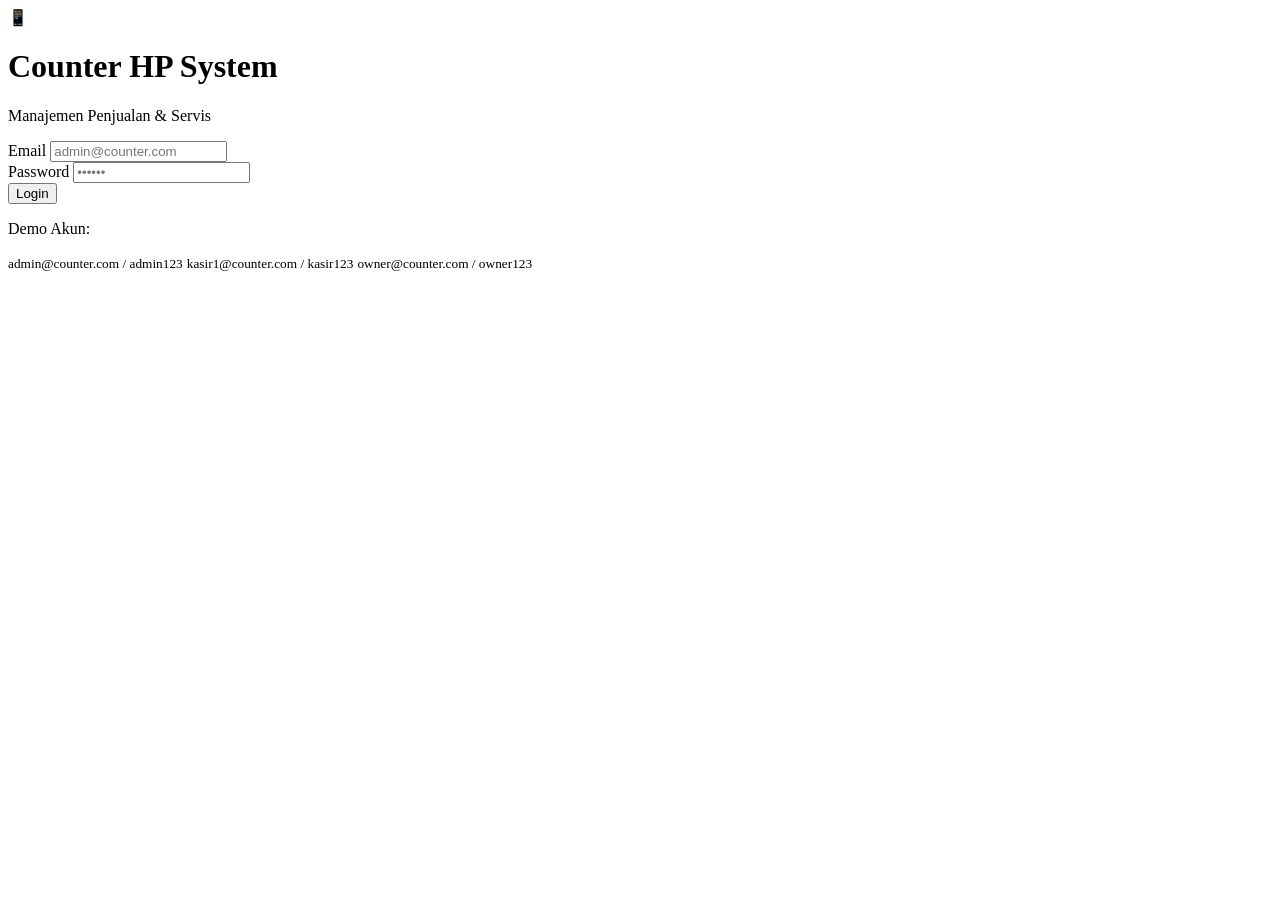
==== index.html @ 72bfbcff "Create index.html" ====
<!DOCTYPE html>
<html lang="id">
<head>
    <meta charset="UTF-8">
    <meta name="viewport" content="width=device-width, initial-scale=1.0, user-scalable=yes">
    <title>Login - Sistem Counter HP</title>
    <link rel="stylesheet" href="css/style.css">
    <link rel="stylesheet" href="css/responsive.css">
    <link href="https://fonts.googleapis.com/css2?family=Inter:wght@400;500;600;700&display=swap" rel="stylesheet">
</head>
<body class="login-body">
    <div class="login-container">
        <div class="login-card">
            <div class="login-header">
                <div class="logo-icon">📱</div>
                <h1>Counter HP System</h1>
                <p>Manajemen Penjualan & Servis</p>
            </div>
            <form id="loginForm">
                <div class="input-group">
                    <label>Email</label>
                    <input type="email" id="email" placeholder="admin@counter.com" required autocomplete="off">
                </div>
                <div class="input-group">
                    <label>Password</label>
                    <input type="password" id="password" placeholder="••••••" required>
                </div>
                <button type="submit" class="btn-login">Login</button>
                <div id="loginError" class="error-message"></div>
            </form>
            <div class="demo-credentials">
                <p>Demo Akun:</p>
                <small>admin@counter.com / admin123</small>
                <small>kasir1@counter.com / kasir123</small>
                <small>owner@counter.com / owner123</small>
            </div>
        </div>
    </div>
    <script src="js/config.js"></script>
    <script src="js/api.js"></script>
    <script src="js/auth.js"></script>
</body>
</html>
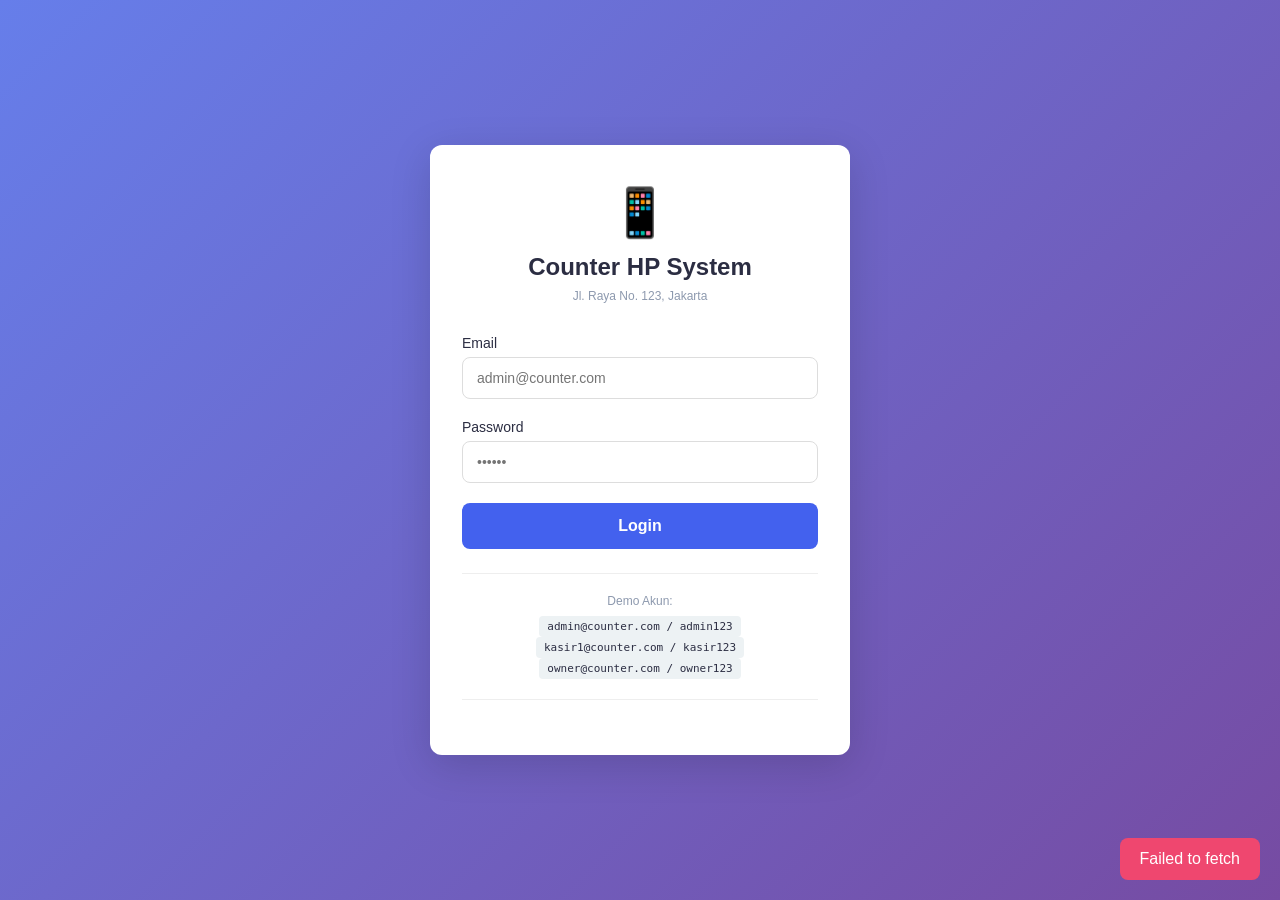
==== commit 9de9ec24: "Update index.html" ====
--- a/index.html
+++ b/index.html
@@ -11,10 +11,9 @@
 <body class="login-body">
     <div class="login-container">
         <div class="login-card">
-            <div class="login-header">
-                <div class="logo-icon">📱</div>
-                <h1>Counter HP System</h1>
-                <p>Manajemen Penjualan & Servis</p>
+            <div class="login-header" id="loginHeader">
+                <!-- Profil toko akan dimuat dinamis di sini -->
+                <div class="loading-spinner"></div>
             </div>
             <form id="loginForm">
                 <div class="input-group">
@@ -28,16 +27,160 @@
                 <button type="submit" class="btn-login">Login</button>
                 <div id="loginError" class="error-message"></div>
             </form>
-            <div class="demo-credentials">
+            <div class="demo-credentials" id="demoCredentials">
                 <p>Demo Akun:</p>
                 <small>admin@counter.com / admin123</small>
                 <small>kasir1@counter.com / kasir123</small>
                 <small>owner@counter.com / owner123</small>
             </div>
+            <div class="store-footer" id="storeFooter">
+                <!-- Footer toko akan dimuat dinamis di sini -->
+            </div>
         </div>
     </div>
     <script src="js/config.js"></script>
+    <script src="js/utils.js"></script>
     <script src="js/api.js"></script>
     <script src="js/auth.js"></script>
+    
+    <script>
+        // Load profil toko saat halaman login dimuat
+        document.addEventListener('DOMContentLoaded', async () => {
+            await loadStoreProfile();
+        });
+        
+        async function loadStoreProfile() {
+            try {
+                const konfigurasi = await getKonfigurasi();
+                
+                // Update header login dengan profil toko
+                const loginHeader = document.getElementById('loginHeader');
+                
+                // Cek apakah ada logo URL
+                const logoHtml = konfigurasi.logo_url && konfigurasi.logo_url !== '' 
+                    ? `<img src="${konfigurasi.logo_url}" alt="Logo Toko" class="store-logo" onerror="this.style.display='none'">`
+                    : `<div class="store-icon">🏪</div>`;
+                
+                loginHeader.innerHTML = `
+                    ${logoHtml}
+                    <h1>${konfigurasi.nama_toko || 'Counter HP System'}</h1>
+                    <div class="store-address">
+                        <svg width="14" height="14" viewBox="0 0 24 24" fill="none" stroke="currentColor" stroke-width="2">
+                            <path d="M21 10c0 7-9 13-9 13s-9-6-9-13a9 9 0 0 1 18 0z"/>
+                            <circle cx="12" cy="10" r="3"/>
+                        </svg>
+                        ${konfigurasi.alamat || 'Jl. Raya No. 123, Jakarta'}
+                    </div>
+                    <div class="store-contact">
+                        ${konfigurasi.telepon ? `<span>📞 ${konfigurasi.telepon}</span>` : ''}
+                        ${konfigurasi.whatsapp ? `<span>💬 ${konfigurasi.whatsapp}</span>` : ''}
+                        ${konfigurasi.email ? `<span>✉️ ${konfigurasi.email}</span>` : ''}
+                    </div>
+                `;
+                
+                // Update footer
+                const storeFooter = document.getElementById('storeFooter');
+                if (konfigurasi.footer_text) {
+                    storeFooter.innerHTML = `
+                        <div class="footer-note">
+                            ${konfigurasi.footer_text}
+                        </div>
+                    `;
+                } else {
+                    storeFooter.innerHTML = `
+                        <div class="footer-note">
+                            Sistem Manajemen Counter HP | © ${new Date().getFullYear()}
+                        </div>
+                    `;
+                }
+                
+                // Update judul halaman
+                if (konfigurasi.nama_toko) {
+                    document.title = `Login - ${konfigurasi.nama_toko}`;
+                }
+                
+            } catch (error) {
+                console.error('Error loading store profile:', error);
+                // Fallback jika gagal load konfigurasi
+                document.getElementById('loginHeader').innerHTML = `
+                    <div class="store-icon">📱</div>
+                    <h1>Counter HP System</h1>
+                    <div class="store-address">Jl. Raya No. 123, Jakarta</div>
+                `;
+            }
+        }
+    </script>
+    
+    <style>
+        /* Tambahan style untuk login page dengan profil toko */
+        .loading-spinner {
+            width: 40px;
+            height: 40px;
+            border: 3px solid var(--light);
+            border-top-color: var(--primary);
+            border-radius: 50%;
+            animation: spin 0.8s linear infinite;
+            margin: 0 auto 20px;
+        }
+        
+        @keyframes spin {
+            to { transform: rotate(360deg); }
+        }
+        
+        .store-logo {
+            width: 80px;
+            height: 80px;
+            object-fit: contain;
+            margin-bottom: 15px;
+            border-radius: 50%;
+            background: var(--light);
+            padding: 10px;
+        }
+        
+        .store-icon {
+            font-size: 48px;
+            margin-bottom: 12px;
+        }
+        
+        .store-address {
+            font-size: 12px;
+            color: var(--gray);
+            margin-top: 8px;
+            display: flex;
+            align-items: center;
+            justify-content: center;
+            gap: 4px;
+            flex-wrap: wrap;
+        }
+        
+        .store-contact {
+            display: flex;
+            justify-content: center;
+            gap: 12px;
+            margin-top: 8px;
+            font-size: 11px;
+            color: var(--gray);
+            flex-wrap: wrap;
+        }
+        
+        .store-contact span {
+            display: inline-flex;
+            align-items: center;
+            gap: 3px;
+        }
+        
+        .store-footer {
+            margin-top: 20px;
+            padding-top: 15px;
+            border-top: 1px solid #eee;
+        }
+        
+        .footer-note {
+            font-size: 10px;
+            color: var(--gray);
+            text-align: center;
+            line-height: 1.4;
+        }
+    </style>
 </body>
 </html>
--- a/css/style.css
+++ b/css/style.css
@@ -0,0 +1,453 @@
+/* ==================== RESET & VARIABLES ==================== */
+* {
+    margin: 0;
+    padding: 0;
+    box-sizing: border-box;
+}
+
+:root {
+    --primary: #4361ee;
+    --primary-dark: #3a56d4;
+    --secondary: #7209b7;
+    --success: #06d6a0;
+    --warning: #ff9f1c;
+    --danger: #ef476f;
+    --dark: #2b2d42;
+    --gray: #8d99ae;
+    --light: #edf2f4;
+    --white: #ffffff;
+    --shadow: 0 2px 10px rgba(0,0,0,0.1);
+    --shadow-lg: 0 10px 40px rgba(0,0,0,0.15);
+    --radius: 8px;
+    --radius-lg: 12px;
+}
+
+body {
+    font-family: 'Inter', -apple-system, BlinkMacSystemFont, 'Segoe UI', sans-serif;
+    background: var(--light);
+    color: var(--dark);
+}
+
+/* ==================== LOGIN PAGE ==================== */
+.login-body {
+    background: linear-gradient(135deg, #667eea 0%, #764ba2 100%);
+    min-height: 100vh;
+    display: flex;
+    align-items: center;
+    justify-content: center;
+}
+
+.login-container {
+    width: 100%;
+    padding: 20px;
+}
+
+.login-card {
+    max-width: 420px;
+    margin: 0 auto;
+    background: var(--white);
+    border-radius: var(--radius-lg);
+    padding: 40px 32px;
+    box-shadow: var(--shadow-lg);
+}
+
+.login-header {
+    text-align: center;
+    margin-bottom: 32px;
+}
+
+.logo-icon {
+    font-size: 48px;
+    margin-bottom: 12px;
+}
+
+.login-header h1 {
+    font-size: 24px;
+    color: var(--dark);
+    margin-bottom: 8px;
+}
+
+.login-header p {
+    color: var(--gray);
+    font-size: 14px;
+}
+
+.input-group {
+    margin-bottom: 20px;
+}
+
+.input-group label {
+    display: block;
+    font-size: 14px;
+    font-weight: 500;
+    margin-bottom: 6px;
+    color: var(--dark);
+}
+
+.input-group input,
+.input-group select,
+.input-group textarea {
+    width: 100%;
+    padding: 12px 14px;
+    border: 1px solid #ddd;
+    border-radius: var(--radius);
+    font-size: 14px;
+    transition: all 0.3s;
+}
+
+.input-group input:focus,
+.input-group select:focus,
+.input-group textarea:focus {
+    outline: none;
+    border-color: var(--primary);
+    box-shadow: 0 0 0 3px rgba(67, 97, 238, 0.1);
+}
+
+.btn-login {
+    width: 100%;
+    padding: 14px;
+    background: var(--primary);
+    color: white;
+    border: none;
+    border-radius: var(--radius);
+    font-size: 16px;
+    font-weight: 600;
+    cursor: pointer;
+    transition: background 0.3s;
+}
+
+.btn-login:hover {
+    background: var(--primary-dark);
+}
+
+.error-message {
+    color: var(--danger);
+    font-size: 13px;
+    margin-top: 12px;
+    text-align: center;
+}
+
+.demo-credentials {
+    margin-top: 24px;
+    padding-top: 20px;
+    border-top: 1px solid #eee;
+    text-align: center;
+}
+
+.demo-credentials p {
+    font-size: 12px;
+    color: var(--gray);
+    margin-bottom: 8px;
+}
+
+.demo-credentials small {
+    display: inline-block;
+    background: var(--light);
+    padding: 4px 8px;
+    border-radius: 4px;
+    margin: 0 4px;
+    font-size: 11px;
+    font-family: monospace;
+}
+
+/* ==================== BUTTONS ==================== */
+.btn-primary {
+    background: var(--primary);
+    color: white;
+    border: none;
+    padding: 10px 20px;
+    border-radius: var(--radius);
+    font-size: 14px;
+    font-weight: 500;
+    cursor: pointer;
+    transition: all 0.3s;
+}
+
+.btn-primary:hover {
+    background: var(--primary-dark);
+    transform: translateY(-1px);
+}
+
+.btn-secondary {
+    background: var(--gray);
+    color: white;
+    border: none;
+    padding: 10px 20px;
+    border-radius: var(--radius);
+    font-size: 14px;
+    font-weight: 500;
+    cursor: pointer;
+    transition: all 0.3s;
+}
+
+.btn-secondary:hover {
+    background: #7a8a9a;
+}
+
+.btn-danger {
+    background: var(--danger);
+    color: white;
+    border: none;
+    padding: 8px 16px;
+    border-radius: var(--radius);
+    font-size: 13px;
+    cursor: pointer;
+}
+
+.btn-warning {
+    background: var(--warning);
+    color: white;
+    border: none;
+    padding: 8px 16px;
+    border-radius: var(--radius);
+    font-size: 13px;
+    cursor: pointer;
+}
+
+.btn-sm {
+    padding: 6px 12px;
+    font-size: 12px;
+}
+
+/* ==================== TABLES ==================== */
+.table-container {
+    overflow-x: auto;
+    background: var(--white);
+    border-radius: var(--radius);
+    box-shadow: var(--shadow);
+    margin-top: 20px;
+}
+
+.data-table {
+    width: 100%;
+    border-collapse: collapse;
+    font-size: 14px;
+}
+
+.data-table th {
+    background: var(--primary);
+    color: white;
+    padding: 12px 16px;
+    text-align: left;
+    font-weight: 600;
+}
+
+.data-table td {
+    padding: 12px 16px;
+    border-bottom: 1px solid #eee;
+}
+
+.data-table tr:hover {
+    background: var(--light);
+}
+
+.data-table .actions {
+    display: flex;
+    gap: 8px;
+}
+
+.btn-edit {
+    background: var(--warning);
+    color: white;
+    border: none;
+    padding: 4px 12px;
+    border-radius: 4px;
+    cursor: pointer;
+    font-size: 12px;
+}
+
+.btn-delete {
+    background: var(--danger);
+    color: white;
+    border: none;
+    padding: 4px 12px;
+    border-radius: 4px;
+    cursor: pointer;
+    font-size: 12px;
+}
+
+/* ==================== MODAL ==================== */
+.modal {
+    position: fixed;
+    top: 0;
+    left: 0;
+    width: 100%;
+    height: 100%;
+    background: rgba(0,0,0,0.5);
+    display: flex;
+    align-items: center;
+    justify-content: center;
+    z-index: 1000;
+}
+
+.modal-content {
+    background: var(--white);
+    border-radius: var(--radius-lg);
+    width: 90%;
+    max-width: 550px;
+    max-height: 90vh;
+    overflow-y: auto;
+    animation: modalSlideIn 0.3s ease;
+}
+
+@keyframes modalSlideIn {
+    from {
+        opacity: 0;
+        transform: translateY(-30px);
+    }
+    to {
+        opacity: 1;
+        transform: translateY(0);
+    }
+}
+
+.modal-header {
+    display: flex;
+    justify-content: space-between;
+    align-items: center;
+    padding: 16px 20px;
+    border-bottom: 1px solid #eee;
+}
+
+.modal-header h3 {
+    font-size: 18px;
+}
+
+.modal-close {
+    background: none;
+    border: none;
+    font-size: 24px;
+    cursor: pointer;
+    color: var(--gray);
+}
+
+.modal-body {
+    padding: 20px;
+}
+
+.modal-footer {
+    padding: 16px 20px;
+    border-top: 1px solid #eee;
+    display: flex;
+    justify-content: flex-end;
+    gap: 12px;
+}
+
+/* ==================== FORMS ==================== */
+.form-row {
+    display: grid;
+    grid-template-columns: 1fr 1fr;
+    gap: 16px;
+    margin-bottom: 16px;
+}
+
+.form-group {
+    margin-bottom: 16px;
+}
+
+.form-group label {
+    display: block;
+    font-size: 13px;
+    font-weight: 500;
+    margin-bottom: 6px;
+    color: var(--dark);
+}
+
+.form-group input,
+.form-group select,
+.form-group textarea {
+    width: 100%;
+    padding: 10px 12px;
+    border: 1px solid #ddd;
+    border-radius: var(--radius);
+    font-size: 14px;
+}
+
+.form-group input:focus,
+.form-group select:focus {
+    outline: none;
+    border-color: var(--primary);
+}
+
+/* ==================== CARDS ==================== */
+.stat-card {
+    background: var(--white);
+    border-radius: var(--radius);
+    padding: 20px;
+    box-shadow: var(--shadow);
+    text-align: center;
+}
+
+.stat-card h3 {
+    font-size: 14px;
+    color: var(--gray);
+    margin-bottom: 8px;
+}
+
+.stat-value {
+    font-size: 28px;
+    font-weight: 700;
+    color: var(--primary);
+}
+
+/* ==================== ALERT / TOAST ==================== */
+.toast {
+    position: fixed;
+    bottom: 20px;
+    right: 20px;
+    background: var(--dark);
+    color: white;
+    padding: 12px 20px;
+    border-radius: var(--radius);
+    z-index: 1100;
+    animation: toastSlide 0.3s ease;
+}
+
+.toast.success {
+    background: var(--success);
+}
+
+.toast.error {
+    background: var(--danger);
+}
+
+.toast.warning {
+    background: var(--warning);
+}
+
+@keyframes toastSlide {
+    from {
+        opacity: 0;
+        transform: translateX(100px);
+    }
+    to {
+        opacity: 1;
+        transform: translateX(0);
+    }
+}
+
+/* ==================== LOADING ==================== */
+.loading {
+    text-align: center;
+    padding: 40px;
+    color: var(--gray);
+}
+
+.loading::after {
+    content: '';
+    display: inline-block;
+    width: 20px;
+    height: 20px;
+    border: 2px solid var(--primary);
+    border-top-color: transparent;
+    border-radius: 50%;
+    animation: spin 0.6s linear infinite;
+    margin-left: 8px;
+    vertical-align: middle;
+}
+
+@keyframes spin {
+    to {
+        transform: rotate(360deg);
+    }
+}
--- a/css/responsive.css
+++ b/css/responsive.css
@@ -0,0 +1,213 @@
+/* ==================== RESPONSIVE STYLES ==================== */
+
+/* Tablet (768px - 1024px) */
+@media (max-width: 1024px) {
+    .dashboard-grid {
+        grid-template-columns: repeat(2, 1fr);
+    }
+    
+    .form-row {
+        grid-template-columns: 1fr;
+        gap: 0;
+    }
+}
+
+/* Mobile (up to 768px) */
+@media (max-width: 768px) {
+    /* Typography */
+    body {
+        font-size: 14px;
+    }
+    
+    /* Top Bar */
+    .top-bar {
+        padding: 12px 16px;
+        flex-direction: column;
+        align-items: flex-start;
+        gap: 8px;
+    }
+    
+    .top-bar h2 {
+        font-size: 18px;
+    }
+    
+    /* Content Area */
+    .content-area {
+        padding: 16px;
+    }
+    
+    /* Section Header */
+    .section-header {
+        flex-direction: column;
+        align-items: stretch;
+    }
+    
+    .filter-bar {
+        flex-direction: column;
+    }
+    
+    .filter-bar input,
+    .filter-bar select {
+        width: 100%;
+    }
+    
+    /* Dashboard Grid */
+    .dashboard-grid {
+        grid-template-columns: 1fr;
+        gap: 16px;
+    }
+    
+    .stat-card {
+        padding: 16px;
+    }
+    
+    .stat-value {
+        font-size: 24px;
+    }
+    
+    /* Tables */
+    .data-table {
+        font-size: 12px;
+    }
+    
+    .data-table th,
+    .data-table td {
+        padding: 8px 12px;
+    }
+    
+    .data-table .actions {
+        flex-direction: column;
+        gap: 4px;
+    }
+    
+    /* Modal */
+    .modal-content {
+        width: 95%;
+        margin: 20px auto;
+    }
+    
+    .modal-header {
+        padding: 12px 16px;
+    }
+    
+    .modal-body {
+        padding: 16px;
+    }
+    
+    .modal-footer {
+        padding: 12px 16px;
+        flex-direction: column;
+    }
+    
+    .modal-footer button {
+        width: 100%;
+    }
+    
+    /* Transaction Page */
+    .cart-item {
+        flex-direction: column;
+        align-items: flex-start;
+        gap: 8px;
+    }
+    
+    .cart-item-subtotal {
+        text-align: left;
+        width: 100%;
+    }
+    
+    .cart-item-remove {
+        align-self: flex-end;
+    }
+    
+    .cart-actions {
+        flex-direction: column;
+    }
+    
+    .info-row {
+        flex-direction: column;
+        gap: 12px;
+    }
+    
+    /* Tabs */
+    .tabs {
+        overflow-x: auto;
+        white-space: nowrap;
+    }
+    
+    .tab-btn {
+        padding: 8px 16px;
+        font-size: 13px;
+    }
+}
+
+/* Small Mobile (up to 480px) */
+@media (max-width: 480px) {
+    .login-card {
+        padding: 24px 20px;
+    }
+    
+    .login-header h1 {
+        font-size: 20px;
+    }
+    
+    .btn-primary,
+    .btn-secondary {
+        padding: 8px 16px;
+        font-size: 13px;
+    }
+    
+    .product-item {
+        flex-direction: column;
+        gap: 10px;
+    }
+    
+    .product-actions {
+        width: 100%;
+        justify-content: space-between;
+    }
+    
+    .summary-row.total {
+        font-size: 16px;
+    }
+}
+
+/* Landscape Mode */
+@media (max-width: 768px) and (orientation: landscape) {
+    .sidebar {
+        overflow-y: auto;
+    }
+    
+    .product-list {
+        max-height: 300px;
+    }
+    
+    .cart-items {
+        max-height: 250px;
+    }
+}
+
+/* Print Styles */
+@media print {
+    .sidebar,
+    .top-bar,
+    .cart-actions,
+    .btn-add,
+    .btn-delete,
+    .btn-edit,
+    .modal-footer {
+        display: none;
+    }
+    
+    .main-content {
+        margin-left: 0;
+        padding: 0;
+    }
+    
+    .content-area {
+        padding: 0;
+    }
+    
+    .data-table {
+        font-size: 10px;
+    }
+}
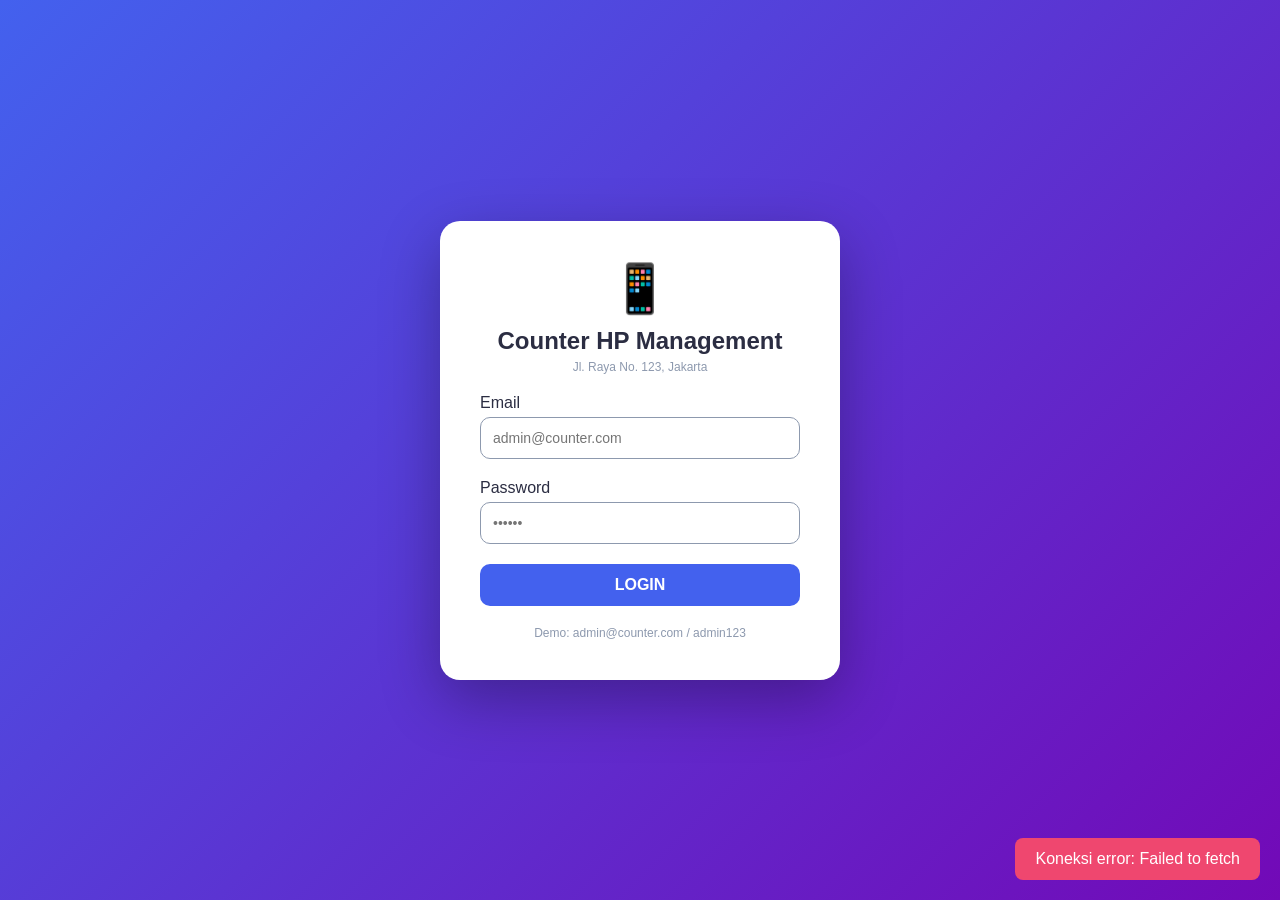
==== commit e0607ad3: "Create index.html" ====
--- a/index.html
+++ b/index.html
@@ -3,184 +3,2201 @@
 <head>
     <meta charset="UTF-8">
     <meta name="viewport" content="width=device-width, initial-scale=1.0, user-scalable=yes">
-    <title>Login - Sistem Counter HP</title>
-    <link rel="stylesheet" href="css/style.css">
-    <link rel="stylesheet" href="css/responsive.css">
-    <link href="https://fonts.googleapis.com/css2?family=Inter:wght@400;500;600;700&display=swap" rel="stylesheet">
+    <title>Counter HP Management System</title>
+    <style>
+        * {
+            margin: 0;
+            padding: 0;
+            box-sizing: border-box;
+        }
+
+        :root {
+            --primary: #4361ee;
+            --secondary: #7209b7;
+            --success: #06d6a0;
+            --warning: #ff9f1c;
+            --danger: #ef476f;
+            --dark: #2b2d42;
+            --gray: #8d99ae;
+            --light: #edf2f4;
+            --white: #ffffff;
+        }
+
+        body {
+            font-family: 'Segoe UI', Tahoma, Geneva, Verdana, sans-serif;
+            background: var(--light);
+            min-height: 100vh;
+        }
+
+        /* Login Page */
+        .login-container {
+            display: flex;
+            justify-content: center;
+            align-items: center;
+            min-height: 100vh;
+            background: linear-gradient(135deg, var(--primary), var(--secondary));
+        }
+
+        .login-card {
+            background: var(--white);
+            border-radius: 20px;
+            padding: 40px;
+            width: 100%;
+            max-width: 400px;
+            box-shadow: 0 20px 60px rgba(0,0,0,0.3);
+            text-align: center;
+        }
+
+        .logo-toko {
+            font-size: 48px;
+            margin-bottom: 10px;
+        }
+
+        .nama-toko {
+            font-size: 24px;
+            font-weight: bold;
+            color: var(--dark);
+            margin-bottom: 5px;
+        }
+
+        .alamat-toko {
+            font-size: 12px;
+            color: var(--gray);
+            margin-bottom: 20px;
+        }
+
+        .form-group {
+            margin-bottom: 20px;
+            text-align: left;
+        }
+
+        .form-group label {
+            display: block;
+            margin-bottom: 5px;
+            color: var(--dark);
+            font-weight: 500;
+        }
+
+        .form-group input, .form-group select, .form-group textarea {
+            width: 100%;
+            padding: 12px;
+            border: 1px solid var(--gray);
+            border-radius: 10px;
+            font-size: 14px;
+            transition: all 0.3s;
+        }
+
+        .form-group input:focus, .form-group select:focus, .form-group textarea:focus {
+            outline: none;
+            border-color: var(--primary);
+            box-shadow: 0 0 0 2px rgba(67,97,238,0.2);
+        }
+
+        button {
+            background: var(--primary);
+            color: white;
+            border: none;
+            padding: 12px 24px;
+            border-radius: 10px;
+            cursor: pointer;
+            font-size: 16px;
+            font-weight: 600;
+            width: 100%;
+            transition: all 0.3s;
+        }
+
+        button:hover {
+            background: var(--secondary);
+            transform: translateY(-2px);
+        }
+
+        button:disabled {
+            background: var(--gray);
+            cursor: not-allowed;
+            transform: none;
+        }
+
+        .btn-success {
+            background: var(--success);
+        }
+
+        .btn-danger {
+            background: var(--danger);
+        }
+
+        .btn-warning {
+            background: var(--warning);
+        }
+
+        /* Main App Layout */
+        .app-container {
+            display: none;
+        }
+
+        .app-container.active {
+            display: flex;
+            min-height: 100vh;
+        }
+
+        /* Sidebar */
+        .sidebar {
+            width: 260px;
+            background: var(--dark);
+            color: white;
+            position: fixed;
+            height: 100vh;
+            overflow-y: auto;
+            transition: all 0.3s;
+        }
+
+        .sidebar-header {
+            padding: 20px;
+            text-align: center;
+            border-bottom: 1px solid rgba(255,255,255,0.1);
+        }
+
+        .sidebar-header h3 {
+            font-size: 18px;
+        }
+
+        .sidebar-header p {
+            font-size: 12px;
+            opacity: 0.7;
+        }
+
+        .sidebar-menu {
+            list-style: none;
+            padding: 20px 0;
+        }
+
+        .sidebar-menu li {
+            padding: 12px 20px;
+            cursor: pointer;
+            transition: all 0.3s;
+            display: flex;
+            align-items: center;
+            gap: 12px;
+        }
+
+        .sidebar-menu li:hover, .sidebar-menu li.active {
+            background: rgba(67,97,238,0.3);
+            border-left: 4px solid var(--primary);
+        }
+
+        .sidebar-menu li span:first-child {
+            font-size: 20px;
+        }
+
+        /* Main Content */
+        .main-content {
+            flex: 1;
+            margin-left: 260px;
+            padding: 20px;
+        }
+
+        .top-bar {
+            background: var(--white);
+            padding: 15px 20px;
+            border-radius: 12px;
+            margin-bottom: 20px;
+            display: flex;
+            justify-content: space-between;
+            align-items: center;
+            box-shadow: 0 2px 4px rgba(0,0,0,0.1);
+        }
+
+        .page-title {
+            font-size: 24px;
+            font-weight: bold;
+            color: var(--dark);
+        }
+
+        .user-info {
+            display: flex;
+            align-items: center;
+            gap: 15px;
+        }
+
+        .btn-logout {
+            background: var(--danger);
+            padding: 8px 16px;
+            width: auto;
+        }
+
+        /* Cards */
+        .stats-grid {
+            display: grid;
+            grid-template-columns: repeat(auto-fit, minmax(200px, 1fr));
+            gap: 20px;
+            margin-bottom: 30px;
+        }
+
+        .stat-card {
+            background: var(--white);
+            padding: 20px;
+            border-radius: 12px;
+            box-shadow: 0 2px 4px rgba(0,0,0,0.1);
+        }
+
+        .stat-card h3 {
+            font-size: 14px;
+            color: var(--gray);
+            margin-bottom: 10px;
+        }
+
+        .stat-card .value {
+            font-size: 28px;
+            font-weight: bold;
+            color: var(--dark);
+        }
+
+        /* Tables */
+        .data-table {
+            width: 100%;
+            background: var(--white);
+            border-radius: 12px;
+            overflow: hidden;
+            box-shadow: 0 2px 4px rgba(0,0,0,0.1);
+        }
+
+        .data-table table {
+            width: 100%;
+            border-collapse: collapse;
+        }
+
+        .data-table th, .data-table td {
+            padding: 12px;
+            text-align: left;
+            border-bottom: 1px solid var(--light);
+        }
+
+        .data-table th {
+            background: var(--primary);
+            color: white;
+            font-weight: 600;
+        }
+
+        .data-table tr:hover {
+            background: var(--light);
+        }
+
+        /* Modal */
+        .modal {
+            display: none;
+            position: fixed;
+            top: 0;
+            left: 0;
+            width: 100%;
+            height: 100%;
+            background: rgba(0,0,0,0.5);
+            justify-content: center;
+            align-items: center;
+            z-index: 1000;
+        }
+
+        .modal.active {
+            display: flex;
+        }
+
+        .modal-content {
+            background: var(--white);
+            border-radius: 20px;
+            padding: 30px;
+            width: 90%;
+            max-width: 500px;
+            max-height: 80vh;
+            overflow-y: auto;
+        }
+
+        .modal-header {
+            display: flex;
+            justify-content: space-between;
+            align-items: center;
+            margin-bottom: 20px;
+        }
+
+        .close-modal {
+            cursor: pointer;
+            font-size: 24px;
+            color: var(--gray);
+        }
+
+        /* Toast */
+        .toast {
+            position: fixed;
+            bottom: 20px;
+            right: 20px;
+            background: var(--dark);
+            color: white;
+            padding: 12px 20px;
+            border-radius: 8px;
+            z-index: 2000;
+            animation: slideIn 0.3s ease;
+        }
+
+        .toast.success { background: var(--success); }
+        .toast.error { background: var(--danger); }
+        .toast.warning { background: var(--warning); }
+
+        @keyframes slideIn {
+            from { transform: translateX(100%); opacity: 0; }
+            to { transform: translateX(0); opacity: 1; }
+        }
+
+        /* Cart Styles */
+        .cart-container {
+            background: var(--white);
+            border-radius: 12px;
+            padding: 20px;
+            margin-top: 20px;
+        }
+
+        .cart-item {
+            display: flex;
+            justify-content: space-between;
+            align-items: center;
+            padding: 10px;
+            border-bottom: 1px solid var(--light);
+        }
+
+        .cart-item-qty {
+            display: flex;
+            align-items: center;
+            gap: 10px;
+        }
+
+        .cart-item-qty button {
+            width: 30px;
+            height: 30px;
+            padding: 0;
+            font-size: 18px;
+        }
+
+        /* Product search */
+        .product-search {
+            margin-bottom: 20px;
+        }
+
+        .product-grid {
+            display: grid;
+            grid-template-columns: repeat(auto-fill, minmax(150px, 1fr));
+            gap: 15px;
+            max-height: 400px;
+            overflow-y: auto;
+        }
+
+        .product-card {
+            background: var(--white);
+            border: 1px solid var(--light);
+            border-radius: 12px;
+            padding: 15px;
+            cursor: pointer;
+            transition: all 0.3s;
+            text-align: center;
+        }
+
+        .product-card:hover {
+            transform: translateY(-3px);
+            box-shadow: 0 4px 12px rgba(0,0,0,0.15);
+            border-color: var(--primary);
+        }
+
+        .product-card .price {
+            color: var(--primary);
+            font-weight: bold;
+            margin-top: 5px;
+        }
+
+        /* Filter tabs */
+        .filter-tabs {
+            display: flex;
+            gap: 10px;
+            margin-bottom: 20px;
+            flex-wrap: wrap;
+        }
+
+        .filter-tab {
+            background: var(--light);
+            padding: 8px 16px;
+            border-radius: 20px;
+            cursor: pointer;
+            transition: all 0.3s;
+        }
+
+        .filter-tab.active {
+            background: var(--primary);
+            color: white;
+        }
+
+        /* Responsive */
+        @media (max-width: 768px) {
+            .sidebar {
+                width: 70px;
+            }
+            .sidebar-header h3, .sidebar-header p, .sidebar-menu li span:last-child {
+                display: none;
+            }
+            .main-content {
+                margin-left: 70px;
+            }
+            .sidebar-menu li {
+                justify-content: center;
+            }
+            .sidebar-menu li span:first-child {
+                font-size: 24px;
+            }
+        }
+
+        .hidden {
+            display: none;
+        }
+    </style>
 </head>
-<body class="login-body">
-    <div class="login-container">
+<body>
+    <!-- Login Page -->
+    <div id="loginPage" class="login-container">
         <div class="login-card">
-            <div class="login-header" id="loginHeader">
-                <!-- Profil toko akan dimuat dinamis di sini -->
-                <div class="loading-spinner"></div>
-            </div>
+            <div class="logo-toko">📱</div>
+            <div class="nama-toko" id="loginNamaToko">Counter HP Management</div>
+            <div class="alamat-toko" id="loginAlamatToko">Loading...</div>
             <form id="loginForm">
-                <div class="input-group">
+                <div class="form-group">
                     <label>Email</label>
-                    <input type="email" id="email" placeholder="admin@counter.com" required autocomplete="off">
+                    <input type="email" id="loginEmail" required placeholder="admin@counter.com">
                 </div>
-                <div class="input-group">
+                <div class="form-group">
                     <label>Password</label>
-                    <input type="password" id="password" placeholder="••••••" required>
+                    <input type="password" id="loginPassword" required placeholder="••••••">
                 </div>
-                <button type="submit" class="btn-login">Login</button>
-                <div id="loginError" class="error-message"></div>
+                <button type="submit">LOGIN</button>
             </form>
-            <div class="demo-credentials" id="demoCredentials">
-                <p>Demo Akun:</p>
-                <small>admin@counter.com / admin123</small>
-                <small>kasir1@counter.com / kasir123</small>
-                <small>owner@counter.com / owner123</small>
-            </div>
-            <div class="store-footer" id="storeFooter">
-                <!-- Footer toko akan dimuat dinamis di sini -->
+            <div style="margin-top: 20px; font-size: 12px; color: var(--gray);">
+                Demo: admin@counter.com / admin123
             </div>
         </div>
     </div>
-    <script src="js/config.js"></script>
-    <script src="js/utils.js"></script>
-    <script src="js/api.js"></script>
-    <script src="js/auth.js"></script>
-    
+
+    <!-- Main App -->
+    <div id="appContainer" class="app-container">
+        <div class="sidebar">
+            <div class="sidebar-header">
+                <h3>📱 Counter HP</h3>
+                <p id="sidebarRole"></p>
+            </div>
+            <ul class="sidebar-menu">
+                <li data-page="dashboard">
+                    <span>📊</span>
+                    <span>Dashboard</span>
+                </li>
+                <li data-page="penjualan">
+                    <span>💰</span>
+                    <span>Penjualan</span>
+                </li>
+                <li data-page="pembelian">
+                    <span>📦</span>
+                    <span>Pembelian</span>
+                </li>
+                <li data-page="barang">
+                    <span>📱</span>
+                    <span>Barang</span>
+                </li>
+                <li data-page="supplier">
+                    <span>🏭</span>
+                    <span>Supplier</span>
+                </li>
+                <li data-page="konsumen">
+                    <span>👥</span>
+                    <span>Konsumen</span>
+                </li>
+                <li data-page="pulsa">
+                    <span>📞</span>
+                    <span>Pulsa</span>
+                </li>
+                <li data-page="pembayaran">
+                    <span>💳</span>
+                    <span>Pembayaran Online</span>
+                </li>
+                <li data-page="servis">
+                    <span>🔧</span>
+                    <span>Servis</span>
+                </li>
+                <li data-page="laporan">
+                    <span>📄</span>
+                    <span>Laporan</span>
+                </li>
+                <li data-page="profil">
+                    <span>🏪</span>
+                    <span>Profil Toko</span>
+                </li>
+                <li data-page="logout">
+                    <span>🚪</span>
+                    <span>Logout</span>
+                </li>
+            </ul>
+        </div>
+
+        <div class="main-content">
+            <div class="top-bar">
+                <div class="page-title" id="pageTitle">Dashboard</div>
+                <div class="user-info">
+                    <span id="userName"></span>
+                    <button class="btn-logout" onclick="logout()">Logout</button>
+                </div>
+            </div>
+            <div id="pageContent"></div>
+        </div>
+    </div>
+
     <script>
-        // Load profil toko saat halaman login dimuat
-        document.addEventListener('DOMContentLoaded', async () => {
-            await loadStoreProfile();
+        // ==================== GLOBAL VARIABLES ====================
+        let currentUser = null;
+        let currentPage = 'dashboard';
+        let cart = [];
+        
+        // Base URL - Update this with your Apps Script URL
+        const BASE_URL = 'https://script.google.com/macros/s/YOUR_SCRIPT_ID/exec';
+
+        // ==================== HELPER FUNCTIONS ====================
+        function showToast(message, type = 'success') {
+            const toast = document.createElement('div');
+            toast.className = `toast ${type}`;
+            toast.textContent = message;
+            document.body.appendChild(toast);
+            setTimeout(() => toast.remove(), 3000);
+        }
+
+        async function apiCall(action, params = {}, method = 'GET') {
+            const url = new URL(BASE_URL);
+            url.searchParams.append('action', action);
+            url.searchParams.append('method', method);
+            
+            for (const [key, value] of Object.entries(params)) {
+                if (value !== undefined && value !== null && value !== '') {
+                    url.searchParams.append(key, value);
+                }
+            }
+            
+            try {
+                const response = await fetch(url.toString());
+                const data = await response.json();
+                return data;
+            } catch (error) {
+                console.error('API Error:', error);
+                showToast('Koneksi error: ' + error.message, 'error');
+                return { success: false, message: error.message };
+            }
+        }
+
+        async function loadConfig() {
+            const result = await apiCall('konfigurasi', { operation: 'read' });
+            if (result.success) {
+                return result.data;
+            }
+            return {};
+        }
+
+        async function updateLoginDisplay() {
+            const config = await loadConfig();
+            document.getElementById('loginNamaToko').textContent = config.nama_toko || 'Counter HP Management';
+            document.getElementById('loginAlamatToko').textContent = config.alamat || 'Jl. Raya No. 123, Jakarta';
+        }
+
+        // ==================== AUTHENTICATION ====================
+        async function handleLogin(event) {
+            event.preventDefault();
+            const email = document.getElementById('loginEmail').value;
+            const password = document.getElementById('loginPassword').value;
+            
+            if (!email || !password) {
+                showToast('Email dan password harus diisi', 'error');
+                return;
+            }
+            
+            const result = await apiCall('login', { email, password });
+            
+            if (result.success) {
+                currentUser = {
+                    email: result.email,
+                    role: result.role,
+                    nama: result.nama
+                };
+                localStorage.setItem('currentUser', JSON.stringify(currentUser));
+                document.getElementById('loginPage').style.display = 'none';
+                document.getElementById('appContainer').classList.add('active');
+                document.getElementById('sidebarRole').textContent = result.role.toUpperCase();
+                document.getElementById('userName').textContent = result.nama;
+                loadPage('dashboard');
+                showToast('Login berhasil! Selamat datang ' + result.nama);
+            } else {
+                showToast(result.message, 'error');
+            }
+        }
+
+        function checkSession() {
+            const savedUser = localStorage.getItem('currentUser');
+            if (savedUser) {
+                currentUser = JSON.parse(savedUser);
+                document.getElementById('loginPage').style.display = 'none';
+                document.getElementById('appContainer').classList.add('active');
+                document.getElementById('sidebarRole').textContent = currentUser.role.toUpperCase();
+                document.getElementById('userName').textContent = currentUser.nama;
+                loadPage('dashboard');
+            } else {
+                updateLoginDisplay();
+            }
+        }
+
+        function logout() {
+            localStorage.removeItem('currentUser');
+            currentUser = null;
+            document.getElementById('loginPage').style.display = 'flex';
+            document.getElementById('appContainer').classList.remove('active');
+            updateLoginDisplay();
+            showToast('Anda telah logout');
+        }
+
+        // ==================== PAGE LOADER ====================
+        function loadPage(page) {
+            currentPage = page;
+            document.getElementById('pageTitle').textContent = getPageTitle(page);
+            
+            // Update active menu
+            document.querySelectorAll('.sidebar-menu li').forEach(li => {
+                li.classList.remove('active');
+                if (li.dataset.page === page) {
+                    li.classList.add('active');
+                }
+            });
+            
+            // Load page content
+            switch(page) {
+                case 'dashboard':
+                    loadDashboard();
+                    break;
+                case 'penjualan':
+                    loadPenjualan();
+                    break;
+                case 'pembelian':
+                    loadPembelian();
+                    break;
+                case 'barang':
+                    loadBarang();
+                    break;
+                case 'supplier':
+                    loadSupplier();
+                    break;
+                case 'konsumen':
+                    loadKonsumen();
+                    break;
+                case 'pulsa':
+                    loadPulsa();
+                    break;
+                case 'pembayaran':
+                    loadPembayaran();
+                    break;
+                case 'servis':
+                    loadServis();
+                    break;
+                case 'laporan':
+                    loadLaporan();
+                    break;
+                case 'profil':
+                    loadProfil();
+                    break;
+                default:
+                    loadDashboard();
+            }
+        }
+
+        function getPageTitle(page) {
+            const titles = {
+                dashboard: '📊 Dashboard',
+                penjualan: '💰 Transaksi Penjualan',
+                pembelian: '📦 Transaksi Pembelian',
+                barang: '📱 Master Barang',
+                supplier: '🏭 Master Supplier',
+                konsumen: '👥 Master Konsumen',
+                pulsa: '📞 Master Pulsa',
+                pembayaran: '💳 Master Pembayaran Online',
+                servis: '🔧 Master Servis',
+                laporan: '📄 Laporan',
+                profil: '🏪 Profil Toko'
+            };
+            return titles[page] || 'Dashboard';
+        }
+
+        // ==================== DASHBOARD ====================
+        async function loadDashboard() {
+            const result = await apiCall('dashboard-stats');
+            if (result.success) {
+                const data = result.data;
+                const html = `
+                    <div class="stats-grid">
+                        <div class="stat-card">
+                            <h3>💰 Penjualan Hari Ini</h3>
+                            <div class="value">Rp ${formatNumber(data.penjualan_hari_ini)}</div>
+                        </div>
+                        <div class="stat-card">
+                            <h3>📦 Total Stok Barang</h3>
+                            <div class="value">${formatNumber(data.total_stok)}</div>
+                        </div>
+                        <div class="stat-card">
+                            <h3>👥 Total Konsumen</h3>
+                            <div class="value">${formatNumber(data.total_konsumen)}</div>
+                        </div>
+                        <div class="stat-card">
+                            <h3>🏭 Total Supplier</h3>
+                            <div class="value">${formatNumber(data.total_supplier)}</div>
+                        </div>
+                        <div class="stat-card">
+                            <h3>📈 Penjualan Bulan Ini</h3>
+                            <div class="value">Rp ${formatNumber(data.penjualan_bulan_ini)}</div>
+                        </div>
+                        <div class="stat-card">
+                            <h3>🔄 Transaksi Hari Ini</h3>
+                            <div class="value">${formatNumber(data.jumlah_transaksi_hari_ini)}</div>
+                        </div>
+                    </div>
+                    <div class="stat-card">
+                        <h3>🏆 Top 5 Konsumen (Poin Tertinggi)</h3>
+                        <table style="width:100%; margin-top:10px;">
+                            <tr><th>Nama</th><th>Poin</th></tr>
+                            ${data.top_konsumen.map(k => `<tr><td>${k.nama}</td><td>${formatNumber(k.poin)}</td></tr>`).join('')}
+                        </table>
+                    </div>
+                `;
+                document.getElementById('pageContent').innerHTML = html;
+            } else {
+                document.getElementById('pageContent').innerHTML = '<p>Gagal memuat dashboard</p>';
+            }
+        }
+
+        // ==================== PENJUALAN ====================
+        let currentFilter = 'all';
+        let products = [];
+        let konsumenList = [];
+
+        async function loadPenjualan() {
+            // Load products and customers
+            const barangResult = await apiCall('barang', { operation: 'read' });
+            const pulsaResult = await apiCall('pulsa', { operation: 'read' });
+            const pembayaranResult = await apiCall('pembayaran', { operation: 'read' });
+            const servisResult = await apiCall('servis', { operation: 'read' });
+            const konsumenResult = await apiCall('konsumen', { operation: 'read' });
+            
+            products = [];
+            
+            if (barangResult.success) {
+                barangResult.data.forEach(b => {
+                    products.push({ ...b, tipe: 'barang' });
+                });
+            }
+            if (pulsaResult.success) {
+                pulsaResult.data.forEach(p => {
+                    products.push({ ...p, tipe: 'pulsa', nama_barang: `${p.operator} ${p.nominal}`, harga_jual: p.harga_jual });
+                });
+            }
+            if (pembayaranResult.success) {
+                pembayaranResult.data.forEach(p => {
+                    products.push({ ...p, tipe: 'pembayaran', nama_barang: `${p.provider} - ${p.jenis_layanan}`, harga_jual: p.fee_jual });
+                });
+            }
+            if (servisResult.success) {
+                servisResult.data.forEach(s => {
+                    products.push({ ...s, tipe: 'servis', nama_barang: s.nama_servis, harga_jual: s.biaya_jasa });
+                });
+            }
+            
+            konsumenList = konsumenResult.success ? konsumenResult.data : [];
+            
+            renderPenjualan();
+        }
+
+        function renderPenjualan() {
+            const filteredProducts = currentFilter === 'all' ? products : products.filter(p => p.tipe === currentFilter);
+            
+            const html = `
+                <div style="display: grid; grid-template-columns: 1fr 1fr; gap: 20px;">
+                    <div>
+                        <h3>🛒 Pilih Produk</h3>
+                        <div class="filter-tabs">
+                            <div class="filter-tab ${currentFilter === 'all' ? 'active' : ''}" onclick="setFilter('all')">Semua</div>
+                            <div class="filter-tab ${currentFilter === 'barang' ? 'active' : ''}" onclick="setFilter('barang')">Barang</div>
+                            <div class="filter-tab ${currentFilter === 'pulsa' ? 'active' : ''}" onclick="setFilter('pulsa')">Pulsa</div>
+                            <div class="filter-tab ${currentFilter === 'pembayaran' ? 'active' : ''}" onclick="setFilter('pembayaran')">Pembayaran</div>
+                            <div class="filter-tab ${currentFilter === 'servis' ? 'active' : ''}" onclick="setFilter('servis')">Servis</div>
+                        </div>
+                        <input type="text" class="product-search" placeholder="Cari produk..." id="searchProduct" onkeyup="searchProducts()">
+                        <div class="product-grid" id="productGrid">
+                            ${filteredProducts.map(p => `
+                                <div class="product-card" onclick="addToCart('${p.id}', '${p.nama_barang}', ${p.harga_jual}, '${p.tipe}')">
+                                    <div>${p.nama_barang}</div>
+                                    <div class="price">Rp ${formatNumber(p.harga_jual)}</div>
+                                </div>
+                            `).join('')}
+                        </div>
+                    </div>
+                    <div>
+                        <h3>🛍️ Keranjang Belanja</h3>
+                        <div class="form-group">
+                            <label>Cari Konsumen</label>
+                            <input type="text" id="searchKonsumen" placeholder="Cari nama/email/telepon" onkeyup="searchKonsumen()">
+                            <select id="pilihKonsumen" style="margin-top: 10px;">
+                                <option value="">Tanpa Konsumen</option>
+                                ${konsumenList.map(k => `<option value="${k.id}">${k.nama} (Poin: ${k.poin})</option>`).join('')}
+                            </select>
+                        </div>
+                        <div id="cartItems"></div>
+                        <div class="form-group">
+                            <label>Diskon (Rp)</label>
+                            <input type="number" id="diskon" value="0" onchange="updateGrandTotal()">
+                        </div>
+                        <div class="form-group">
+                            <label>Grand Total</label>
+                            <input type="text" id="grandTotal" readonly style="background:#f0f0f0; font-size:20px; font-weight:bold;">
+                        </div>
+                        <div class="form-group">
+                            <label>Metode Pembayaran</label>
+                            <select id="metodeBayar">
+                                <option value="cash">Cash</option>
+                                <option value="qris">QRIS</option>
+                                <option value="transfer">Transfer</option>
+                            </select>
+                        </div>
+                        <button onclick="prosesPembayaran()" class="btn-success">💳 Proses Pembayaran</button>
+                    </div>
+                </div>
+            `;
+            
+            document.getElementById('pageContent').innerHTML = html;
+            updateCartDisplay();
+        }
+
+        function setFilter(filter) {
+            currentFilter = filter;
+            renderPenjualan();
+        }
+
+        function searchProducts() {
+            const searchTerm = document.getElementById('searchProduct')?.value.toLowerCase() || '';
+            const filtered = currentFilter === 'all' ? products : products.filter(p => p.tipe === currentFilter);
+            const searchFiltered = filtered.filter(p => p.nama_barang.toLowerCase().includes(searchTerm));
+            
+            const grid = document.getElementById('productGrid');
+            if (grid) {
+                grid.innerHTML = searchFiltered.map(p => `
+                    <div class="product-card" onclick="addToCart('${p.id}', '${p.nama_barang}', ${p.harga_jual}, '${p.tipe}')">
+                        <div>${p.nama_barang}</div>
+                        <div class="price">Rp ${formatNumber(p.harga_jual)}</div>
+                    </div>
+                `).join('');
+            }
+        }
+
+        function addToCart(id, name, price, tipe) {
+            const existing = cart.find(item => item.id_barang === id);
+            if (existing) {
+                existing.qty++;
+                existing.subtotal = existing.qty * existing.harga_jual;
+            } else {
+                cart.push({
+                    id_barang: id,
+                    nama_barang: name,
+                    harga_jual: price,
+                    qty: 1,
+                    subtotal: price,
+                    tipe: tipe
+                });
+            }
+            updateCartDisplay();
+            showToast(`${name} ditambahkan ke keranjang`);
+        }
+
+        function updateCartDisplay() {
+            const container = document.getElementById('cartItems');
+            if (!container) return;
+            
+            if (cart.length === 0) {
+                container.innerHTML = '<p>Keranjang kosong</p>';
+                updateGrandTotal();
+                return;
+            }
+            
+            container.innerHTML = `
+                ${cart.map((item, index) => `
+                    <div class="cart-item">
+                        <div>
+                            <strong>${item.nama_barang}</strong><br>
+                            Rp ${formatNumber(item.harga_jual)}
+                        </div>
+                        <div class="cart-item-qty">
+                            <button onclick="updateQty(${index}, -1)">-</button>
+                            <span>${item.qty}</span>
+                            <button onclick="updateQty(${index}, 1)">+</button>
+                            <button class="btn-danger" style="width:auto; padding:5px 10px;" onclick="removeFromCart(${index})">Hapus</button>
+                        </div>
+                        <div>Rp ${formatNumber(item.subtotal)}</div>
+                    </div>
+                `).join('')}
+            `;
+            updateGrandTotal();
+        }
+
+        function updateQty(index, change) {
+            const newQty = cart[index].qty + change;
+            if (newQty <= 0) {
+                cart.splice(index, 1);
+            } else {
+                cart[index].qty = newQty;
+                cart[index].subtotal = cart[index].qty * cart[index].harga_jual;
+            }
+            updateCartDisplay();
+        }
+
+        function removeFromCart(index) {
+            cart.splice(index, 1);
+            updateCartDisplay();
+        }
+
+        function updateGrandTotal() {
+            const subtotal = cart.reduce((sum, item) => sum + item.subtotal, 0);
+            const diskon = parseInt(document.getElementById('diskon')?.value) || 0;
+            const grandTotal = subtotal - diskon;
+            const grandTotalField = document.getElementById('grandTotal');
+            if (grandTotalField) {
+                grandTotalField.value = `Rp ${formatNumber(grandTotal)}`;
+            }
+            return grandTotal;
+        }
+
+        function searchKonsumen() {
+            const searchTerm = document.getElementById('searchKonsumen')?.value.toLowerCase() || '';
+            const filtered = konsumenList.filter(k => 
+                k.nama.toLowerCase().includes(searchTerm) || 
+                (k.email && k.email.toLowerCase().includes(searchTerm)) ||
+                (k.telepon && k.telepon.includes(searchTerm))
+            );
+            const select = document.getElementById('pilihKonsumen');
+            if (select) {
+                select.innerHTML = '<option value="">Tanpa Konsumen</option>' + 
+                    filtered.map(k => `<option value="${k.id}">${k.nama} (${k.telepon || '-'}) - Poin: ${k.poin}</option>`).join('');
+            }
+        }
+
+        async function prosesPembayaran() {
+            if (cart.length === 0) {
+                showToast('Keranjang belanja kosong', 'error');
+                return;
+            }
+            
+            const grandTotal = updateGrandTotal();
+            const diskon = parseInt(document.getElementById('diskon')?.value) || 0;
+            const metodeBayar = document.getElementById('metodeBayar')?.value || 'cash';
+            const idKonsumen = document.getElementById('pilihKonsumen')?.value || '';
+            
+            // Show payment modal
+            const jumlahBayar = prompt(`Total Pembayaran: Rp ${formatNumber(grandTotal)}\nMasukkan jumlah bayar:`);
+            if (!jumlahBayar) return;
+            
+            if (parseInt(jumlahBayar) < grandTotal) {
+                showToast('Jumlah bayar kurang!', 'error');
+                return;
+            }
+            
+            const kembalian = parseInt(jumlahBayar) - grandTotal;
+            
+            const result = await apiCall('transaksi-penjualan', {
+                operation: 'create',
+                id_konsumen: idKonsumen,
+                total_bayar: jumlahBayar,
+                diskon: diskon,
+                grand_total: grandTotal,
+                metode_pembayaran: metodeBayar,
+                dibuat_oleh: currentUser.email,
+                items: JSON.stringify(cart)
+            }, 'POST');
+            
+            if (result.success) {
+                showToast(`Transaksi berhasil! Kembalian: Rp ${formatNumber(kembalian)}`, 'success');
+                cart = [];
+                loadPenjualan();
+            } else {
+                showToast(result.message, 'error');
+            }
+        }
+
+        // ==================== MASTER BARANG ====================
+        async function loadBarang() {
+            const result = await apiCall('barang', { operation: 'read' });
+            const supplierResult = await apiCall('supplier', { operation: 'read' });
+            const suppliers = supplierResult.success ? supplierResult.data : [];
+            
+            const html = `
+                <button onclick="showBarangModal()" style="width: auto; margin-bottom: 20px;">+ Tambah Barang</button>
+                <div class="data-table">
+                    <table>
+                        <thead>
+                            <tr><th>Kode</th><th>Nama</th><th>Kategori</th><th>Harga Beli</th><th>Harga Jual</th><th>Stok</th><th>Aksi</th></tr>
+                        </thead>
+                        <tbody>
+                            ${result.success ? result.data.map(b => `
+                                <tr>
+                                    <td>${b.kode_barang || '-'}</td>
+                                    <td>${b.nama_barang}</td>
+                                    <td>${b.kategori}</td>
+                                    <td>Rp ${formatNumber(b.harga_beli)}</td>
+                                    <td>Rp ${formatNumber(b.harga_jual)}</td>
+                                    <td>${b.stok}</td>
+                                    <td>
+                                        <button onclick="editBarang('${b.id}')" style="width: auto; padding: 5px 10px; margin-right:5px;">Edit</button>
+                                        <button onclick="deleteBarang('${b.id}')" class="btn-danger" style="width: auto; padding: 5px 10px;">Hapus</button>
+                                    </td>
+                                </tr>
+                            `).join('') : '<tr><td colspan="7">Tidak ada data</td></tr>'}
+                        </tbody>
+                    </table>
+                </div>
+            `;
+            document.getElementById('pageContent').innerHTML = html;
+            window.barangSuppliers = suppliers;
+        }
+
+        function showBarangModal(data = null) {
+            const isEdit = data !== null;
+            const modalHtml = `
+                <div id="barangModal" class="modal active">
+                    <div class="modal-content">
+                        <div class="modal-header">
+                            <h3>${isEdit ? 'Edit Barang' : 'Tambah Barang'}</h3>
+                            <span class="close-modal" onclick="closeBarangModal()">&times;</span>
+                        </div>
+                        <form id="barangForm">
+                            <input type="hidden" id="barangId" value="${isEdit ? data.id : ''}">
+                            <div class="form-group">
+                                <label>Kode Barang</label>
+                                <input type="text" id="kodeBarang" value="${isEdit ? data.kode_barang || '' : ''}">
+                            </div>
+                            <div class="form-group">
+                                <label>Nama Barang *</label>
+                                <input type="text" id="namaBarang" required value="${isEdit ? data.nama_barang : ''}">
+                            </div>
+                            <div class="form-group">
+                                <label>Kategori</label>
+                                <input type="text" id="kategori" value="${isEdit ? data.kategori : ''}">
+                            </div>
+                            <div class="form-group">
+                                <label>Harga Beli</label>
+                                <input type="number" id="hargaBeli" value="${isEdit ? data.harga_beli : '0'}">
+                            </div>
+                            <div class="form-group">
+                                <label>Harga Jual</label>
+                                <input type="number" id="hargaJual" value="${isEdit ? data.harga_jual : '0'}">
+                            </div>
+                            <div class="form-group">
+                                <label>Stok</label>
+                                <input type="number" id="stok" value="${isEdit ? data.stok : '0'}">
+                            </div>
+                            <div class="form-group">
+                                <label>Supplier</label>
+                                <select id="idSupplier">
+                                    <option value="">Pilih Supplier</option>
+                                    ${window.barangSuppliers ? window.barangSuppliers.map(s => `<option value="${s.id}" ${isEdit && data.id_supplier === s.id ? 'selected' : ''}>${s.nama_supplier}</option>`).join('') : ''}
+                                </select>
+                            </div>
+                            <button type="submit">Simpan</button>
+                        </form>
+                    </div>
+                </div>
+            `;
+            
+            // Remove existing modal if any
+            const existingModal = document.getElementById('barangModal');
+            if (existingModal) existingModal.remove();
+            
+            document.body.insertAdjacentHTML('beforeend', modalHtml);
+            
+            document.getElementById('barangForm').onsubmit = async (e) => {
+                e.preventDefault();
+                const id = document.getElementById('barangId').value;
+                const params = {
+                    operation: id ? 'update' : 'create',
+                    id: id,
+                    kode_barang: document.getElementById('kodeBarang').value,
+                    nama_barang: document.getElementById('namaBarang').value,
+                    kategori: document.getElementById('kategori').value,
+                    harga_beli: document.getElementById('hargaBeli').value,
+                    harga_jual: document.getElementById('hargaJual').value,
+                    stok: document.getElementById('stok').value,
+                    id_supplier: document.getElementById('idSupplier').value
+                };
+                
+                const result = await apiCall('barang', params, 'POST');
+                if (result.success) {
+                    showToast(result.message);
+                    closeBarangModal();
+                    loadBarang();
+                } else {
+                    showToast(result.message, 'error');
+                }
+            };
+        }
+
+        function closeBarangModal() {
+            const modal = document.getElementById('barangModal');
+            if (modal) modal.remove();
+        }
+
+        async function editBarang(id) {
+            const result = await apiCall('barang', { operation: 'read' });
+            if (result.success) {
+                const barang = result.data.find(b => b.id === id);
+                if (barang) {
+                    showBarangModal(barang);
+                }
+            }
+        }
+
+        async function deleteBarang(id) {
+            if (confirm('Yakin ingin menghapus barang ini?')) {
+                const result = await apiCall('barang', { operation: 'delete', id: id }, 'POST');
+                if (result.success) {
+                    showToast(result.message);
+                    loadBarang();
+                } else {
+                    showToast(result.message, 'error');
+                }
+            }
+        }
+
+        // ==================== MASTER SUPPLIER ====================
+        async function loadSupplier() {
+            const result = await apiCall('supplier', { operation: 'read' });
+            const html = `
+                <button onclick="showSupplierModal()" style="width: auto; margin-bottom: 20px;">+ Tambah Supplier</button>
+                <div class="data-table">
+                    <table>
+                        <thead>
+                            <tr><th>Nama</th><th>Kontak</th><th>Alamat</th><th>Email</th><th>Aksi</th></tr>
+                        </thead>
+                        <tbody>
+                            ${result.success ? result.data.map(s => `
+                                <tr>
+                                    <td>${s.nama_supplier}</td>
+                                    <td>${s.kontak || '-'}</td>
+                                    <td>${s.alamat || '-'}</td>
+                                    <td>${s.email || '-'}</td>
+                                    <td>
+                                        <button onclick="editSupplier('${s.id}')" style="width: auto; padding: 5px 10px; margin-right:5px;">Edit</button>
+                                        <button onclick="deleteSupplier('${s.id}')" class="btn-danger" style="width: auto; padding: 5px 10px;">Hapus</button>
+                                    </td>
+                                </tr>
+                            `).join('') : '<tr><td colspan="5">Tidak ada data</td></tr>'}
+                        </tbody>
+                    </table>
+                </div>
+            `;
+            document.getElementById('pageContent').innerHTML = html;
+        }
+
+        function showSupplierModal(data = null) {
+            const isEdit = data !== null;
+            const modalHtml = `
+                <div id="supplierModal" class="modal active">
+                    <div class="modal-content">
+                        <div class="modal-header">
+                            <h3>${isEdit ? 'Edit Supplier' : 'Tambah Supplier'}</h3>
+                            <span class="close-modal" onclick="closeSupplierModal()">&times;</span>
+                        </div>
+                        <form id="supplierForm">
+                            <input type="hidden" id="supplierId" value="${isEdit ? data.id : ''}">
+                            <div class="form-group">
+                                <label>Nama Supplier *</label>
+                                <input type="text" id="namaSupplier" required value="${isEdit ? data.nama_supplier : ''}">
+                            </div>
+                            <div class="form-group">
+                                <label>Kontak</label>
+                                <input type="text" id="kontak" value="${isEdit ? data.kontak || '' : ''}">
+                            </div>
+                            <div class="form-group">
+                                <label>Alamat</label>
+                                <textarea id="alamat">${isEdit ? data.alamat || '' : ''}</textarea>
+                            </div>
+                            <div class="form-group">
+                                <label>Email</label>
+                                <input type="email" id="email" value="${isEdit ? data.email || '' : ''}">
+                            </div>
+                            <div class="form-group">
+                                <label>Catatan</label>
+                                <textarea id="catatan">${isEdit ? data.catatan || '' : ''}</textarea>
+                            </div>
+                            <button type="submit">Simpan</button>
+                        </form>
+                    </div>
+                </div>
+            `;
+            
+            const existingModal = document.getElementById('supplierModal');
+            if (existingModal) existingModal.remove();
+            
+            document.body.insertAdjacentHTML('beforeend', modalHtml);
+            
+            document.getElementById('supplierForm').onsubmit = async (e) => {
+                e.preventDefault();
+                const id = document.getElementById('supplierId').value;
+                const params = {
+                    operation: id ? 'update' : 'create',
+                    id: id,
+                    nama_supplier: document.getElementById('namaSupplier').value,
+                    kontak: document.getElementById('kontak').value,
+                    alamat: document.getElementById('alamat').value,
+                    email: document.getElementById('email').value,
+                    catatan: document.getElementById('catatan').value
+                };
+                
+                const result = await apiCall('supplier', params, 'POST');
+                if (result.success) {
+                    showToast(result.message);
+                    closeSupplierModal();
+                    loadSupplier();
+                } else {
+                    showToast(result.message, 'error');
+                }
+            };
+        }
+
+        function closeSupplierModal() {
+            const modal = document.getElementById('supplierModal');
+            if (modal) modal.remove();
+        }
+
+        async function editSupplier(id) {
+            const result = await apiCall('supplier', { operation: 'read' });
+            if (result.success) {
+                const supplier = result.data.find(s => s.id === id);
+                if (supplier) {
+                    showSupplierModal(supplier);
+                }
+            }
+        }
+
+        async function deleteSupplier(id) {
+            if (confirm('Yakin ingin menghapus supplier ini?')) {
+                const result = await apiCall('supplier', { operation: 'delete', id: id }, 'POST');
+                if (result.success) {
+                    showToast(result.message);
+                    loadSupplier();
+                } else {
+                    showToast(result.message, 'error');
+                }
+            }
+        }
+
+        // ==================== MASTER KONSUMEN ====================
+        async function loadKonsumen() {
+            const result = await apiCall('konsumen', { operation: 'read' });
+            const html = `
+                <button onclick="showKonsumenModal()" style="width: auto; margin-bottom: 20px;">+ Tambah Konsumen</button>
+                <div class="data-table">
+                    <table>
+                        <thead>
+                            <tr><th>Nama</th><th>Email</th><th>Telepon</th><th>Alamat</th><th>Poin</th><th>Aksi</th></tr>
+                        </thead>
+                        <tbody>
+                            ${result.success ? result.data.map(k => `
+                                <tr>
+                                    <td>${k.nama}</td>
+                                    <td>${k.email || '-'}</td>
+                                    <td>${k.telepon || '-'}</td>
+                                    <td>${k.alamat || '-'}</td>
+                                    <td>${k.poin}</td>
+                                    <td>
+                                        <button onclick="editKonsumen('${k.id}')" style="width: auto; padding: 5px 10px; margin-right:5px;">Edit</button>
+                                        <button onclick="deleteKonsumen('${k.id}')" class="btn-danger" style="width: auto; padding: 5px 10px;">Hapus</button>
+                                    </td>
+                                </tr>
+                            `).join('') : '<tr><td colspan="6">Tidak ada data</td></tr>'}
+                        </tbody>
+                    </table>
+                </div>
+            `;
+            document.getElementById('pageContent').innerHTML = html;
+        }
+
+        function showKonsumenModal(data = null) {
+            const isEdit = data !== null;
+            const modalHtml = `
+                <div id="konsumenModal" class="modal active">
+                    <div class="modal-content">
+                        <div class="modal-header">
+                            <h3>${isEdit ? 'Edit Konsumen' : 'Tambah Konsumen'}</h3>
+                            <span class="close-modal" onclick="closeKonsumenModal()">&times;</span>
+                        </div>
+                        <form id="konsumenForm">
+                            <input type="hidden" id="konsumenId" value="${isEdit ? data.id : ''}">
+                            <div class="form-group">
+                                <label>Nama *</label>
+                                <input type="text" id="namaKonsumen" required value="${isEdit ? data.nama : ''}">
+                            </div>
+                            <div class="form-group">
+                                <label>Email</label>
+                                <input type="email" id="emailKonsumen" value="${isEdit ? data.email || '' : ''}">
+                            </div>
+                            <div class="form-group">
+                                <label>Telepon</label>
+                                <input type="text" id="teleponKonsumen" value="${isEdit ? data.telepon || '' : ''}">
+                            </div>
+                            <div class="form-group">
+                                <label>Alamat</label>
+                                <textarea id="alamatKonsumen">${isEdit ? data.alamat || '' : ''}</textarea>
+                            </div>
+                            <div class="form-group">
+                                <label>Poin</label>
+                                <input type="number" id="poinKonsumen" value="${isEdit ? data.poin || '0' : '0'}">
+                            </div>
+                            <button type="submit">Simpan</button>
+                        </form>
+                    </div>
+                </div>
+            `;
+            
+            const existingModal = document.getElementById('konsumenModal');
+            if (existingModal) existingModal.remove();
+            
+            document.body.insertAdjacentHTML('beforeend', modalHtml);
+            
+            document.getElementById('konsumenForm').onsubmit = async (e) => {
+                e.preventDefault();
+                const id = document.getElementById('konsumenId').value;
+                const params = {
+                    operation: id ? 'update' : 'create',
+                    id: id,
+                    nama: document.getElementById('namaKonsumen').value,
+                    email: document.getElementById('emailKonsumen').value,
+                    telepon: document.getElementById('teleponKonsumen').value,
+                    alamat: document.getElementById('alamatKonsumen').value,
+                    poin: document.getElementById('poinKonsumen').value
+                };
+                
+                const result = await apiCall('konsumen', params, 'POST');
+                if (result.success) {
+                    showToast(result.message);
+                    closeKonsumenModal();
+                    loadKonsumen();
+                } else {
+                    showToast(result.message, 'error');
+                }
+            };
+        }
+
+        function closeKonsumenModal() {
+            const modal = document.getElementById('konsumenModal');
+            if (modal) modal.remove();
+        }
+
+        async function editKonsumen(id) {
+            const result = await apiCall('konsumen', { operation: 'read' });
+            if (result.success) {
+                const konsumen = result.data.find(k => k.id === id);
+                if (konsumen) {
+                    showKonsumenModal(konsumen);
+                }
+            }
+        }
+
+        async function deleteKonsumen(id) {
+            if (confirm('Yakin ingin menghapus konsumen ini?')) {
+                const result = await apiCall('konsumen', { operation: 'delete', id: id }, 'POST');
+                if (result.success) {
+                    showToast(result.message);
+                    loadKonsumen();
+                } else {
+                    showToast(result.message, 'error');
+                }
+            }
+        }
+
+        // ==================== PEMBELIAN (RESTOCK) ====================
+        let purchaseCart = [];
+        let purchaseProducts = [];
+
+        async function loadPembelian() {
+            const barangResult = await apiCall('barang', { operation: 'read' });
+            const supplierResult = await apiCall('supplier', { operation: 'read' });
+            
+            purchaseProducts = barangResult.success ? barangResult.data : [];
+            const suppliers = supplierResult.success ? supplierResult.data : [];
+            
+            const html = `
+                <div style="display: grid; grid-template-columns: 1fr 1fr; gap: 20px;">
+                    <div>
+                        <h3>📦 Pilih Barang</h3>
+                        <input type="text" class="product-search" placeholder="Cari barang..." id="searchPurchaseProduct" onkeyup="searchPurchaseProducts()">
+                        <div class="product-grid" id="purchaseProductGrid">
+                            ${purchaseProducts.map(p => `
+                                <div class="product-card" onclick="addToPurchaseCart('${p.id}', '${p.nama_barang}', ${p.harga_beli})">
+                                    <div>${p.nama_barang}</div>
+                                    <div class="price">Stok: ${p.stok} | Beli: Rp ${formatNumber(p.harga_beli)}</div>
+                                </div>
+                            `).join('')}
+                        </div>
+                    </div>
+                    <div>
+                        <h3>🛒 Keranjang Pembelian</h3>
+                        <div class="form-group">
+                            <label>Pilih Supplier</label>
+                            <select id="pilihSupplier">
+                                <option value="">Pilih Supplier</option>
+                                ${suppliers.map(s => `<option value="${s.id}">${s.nama_supplier}</option>`).join('')}
+                            </select>
+                        </div>
+                        <div class="form-group">
+                            <label>Status Pembayaran</label>
+                            <select id="statusPembayaran">
+                                <option value="lunas">Lunas</option>
+                                <option value="hutang">Hutang</option>
+                                <option value="dp">DP</option>
+                            </select>
+                        </div>
+                        <div class="form-group">
+                            <label>Catatan</label>
+                            <textarea id="catatanPembelian" rows="2"></textarea>
+                        </div>
+                        <div id="purchaseCartItems"></div>
+                        <div class="form-group">
+                            <label>Total Biaya</label>
+                            <input type="text" id="totalBiaya" readonly style="background:#f0f0f0; font-size:20px; font-weight:bold;">
+                        </div>
+                        <button onclick="prosesPembelian()" class="btn-success">💾 Simpan Pembelian</button>
+                    </div>
+                </div>
+            `;
+            document.getElementById('pageContent').innerHTML = html;
+            updatePurchaseCartDisplay();
+        }
+
+        function searchPurchaseProducts() {
+            const searchTerm = document.getElementById('searchPurchaseProduct')?.value.toLowerCase() || '';
+            const filtered = purchaseProducts.filter(p => p.nama_barang.toLowerCase().includes(searchTerm));
+            const grid = document.getElementById('purchaseProductGrid');
+            if (grid) {
+                grid.innerHTML = filtered.map(p => `
+                    <div class="product-card" onclick="addToPurchaseCart('${p.id}', '${p.nama_barang}', ${p.harga_beli})">
+                        <div>${p.nama_barang}</div>
+                        <div class="price">Stok: ${p.stok} | Beli: Rp ${formatNumber(p.harga_beli)}</div>
+                    </div>
+                `).join('');
+            }
+        }
+
+        function addToPurchaseCart(id, name, price) {
+            const existing = purchaseCart.find(item => item.id_barang === id);
+            if (existing) {
+                existing.qty++;
+                existing.subtotal = existing.qty * existing.harga_beli;
+            } else {
+                purchaseCart.push({
+                    id_barang: id,
+                    nama_barang: name,
+                    harga_beli: price,
+                    qty: 1,
+                    subtotal: price
+                });
+            }
+            updatePurchaseCartDisplay();
+            showToast(`${name} ditambahkan ke keranjang pembelian`);
+        }
+
+        function updatePurchaseCartDisplay() {
+            const container = document.getElementById('purchaseCartItems');
+            if (!container) return;
+            
+            if (purchaseCart.length === 0) {
+                container.innerHTML = '<p>Keranjang kosong</p>';
+                updateTotalBiaya();
+                return;
+            }
+            
+            container.innerHTML = `
+                ${purchaseCart.map((item, index) => `
+                    <div class="cart-item">
+                        <div>
+                            <strong>${item.nama_barang}</strong><br>
+                            Rp ${formatNumber(item.harga_beli)}
+                        </div>
+                        <div class="cart-item-qty">
+                            <button onclick="updatePurchaseQty(${index}, -1)">-</button>
+                            <span>${item.qty}</span>
+                            <button onclick="updatePurchaseQty(${index}, 1)">+</button>
+                            <button class="btn-danger" style="width:auto; padding:5px 10px;" onclick="removeFromPurchaseCart(${index})">Hapus</button>
+                        </div>
+                        <div>Rp ${formatNumber(item.subtotal)}</div>
+                    </div>
+                `).join('')}
+            `;
+            updateTotalBiaya();
+        }
+
+        function updatePurchaseQty(index, change) {
+            const newQty = purchaseCart[index].qty + change;
+            if (newQty <= 0) {
+                purchaseCart.splice(index, 1);
+            } else {
+                purchaseCart[index].qty = newQty;
+                purchaseCart[index].subtotal = purchaseCart[index].qty * purchaseCart[index].harga_beli;
+            }
+            updatePurchaseCartDisplay();
+        }
+
+        function removeFromPurchaseCart(index) {
+            purchaseCart.splice(index, 1);
+            updatePurchaseCartDisplay();
+        }
+
+        function updateTotalBiaya() {
+            const total = purchaseCart.reduce((sum, item) => sum + item.subtotal, 0);
+            const totalField = document.getElementById('totalBiaya');
+            if (totalField) {
+                totalField.value = `Rp ${formatNumber(total)}`;
+            }
+            return total;
+        }
+
+        async function prosesPembelian() {
+            if (purchaseCart.length === 0) {
+                showToast('Tidak ada barang yang dibeli', 'error');
+                return;
+            }
+            
+            const idSupplier = document.getElementById('pilihSupplier')?.value;
+            if (!idSupplier) {
+                showToast('Pilih supplier terlebih dahulu', 'error');
+                return;
+            }
+            
+            const totalBiaya = purchaseCart.reduce((sum, item) => sum + item.subtotal, 0);
+            const statusPembayaran = document.getElementById('statusPembayaran')?.value || 'lunas';
+            const catatan = document.getElementById('catatanPembelian')?.value || '';
+            
+            const result = await apiCall('transaksi-pembelian', {
+                operation: 'create',
+                id_supplier: idSupplier,
+                total_biaya: totalBiaya,
+                status_pembayaran: statusPembayaran,
+                catatan: catatan,
+                dibuat_oleh: currentUser.email,
+                items: JSON.stringify(purchaseCart)
+            }, 'POST');
+            
+            if (result.success) {
+                showToast('Pembelian berhasil! Stok telah diperbarui', 'success');
+                purchaseCart = [];
+                loadPembelian();
+            } else {
+                showToast(result.message, 'error');
+            }
+        }
+
+        // ==================== PULSA, PEMBAYARAN, SERVIS (Similar pattern) ====================
+        async function loadPulsa() {
+            const result = await apiCall('pulsa', { operation: 'read' });
+            const html = `
+                <button onclick="showPulsaModal()" style="width: auto; margin-bottom: 20px;">+ Tambah Pulsa</button>
+                <div class="data-table">
+                    <table>
+                        <thead>
+                            <tr><th>Operator</th><th>Nominal</th><th>Harga Beli</th><th>Harga Jual</th><th>Stok Deposit</th><th>Status</th><th>Aksi</th></tr>
+                        </thead>
+                        <tbody>
+                            ${result.success ? result.data.map(p => `
+                                <tr>
+                                    <td>${p.operator}</td>
+                                    <td>${p.nominal}</td>
+                                    <td>Rp ${formatNumber(p.harga_beli)}</td>
+                                    <td>Rp ${formatNumber(p.harga_jual)}</td>
+                                    <td>${p.stok_deposit}</td>
+                                    <td>${p.status}</td>
+                                    <td>
+                                        <button onclick="editPulsa('${p.id}')" style="width: auto; padding: 5px 10px; margin-right:5px;">Edit</button>
+                                        <button onclick="deletePulsa('${p.id}')" class="btn-danger" style="width: auto; padding: 5px 10px;">Hapus</button>
+                                    </td>
+                                </tr>
+                            `).join('') : '<tr><td colspan="7">Tidak ada data</td></tr>'}
+                        </tbody>
+                    </table>
+                </div>
+            `;
+            document.getElementById('pageContent').innerHTML = html;
+        }
+
+        function showPulsaModal(data = null) {
+            const isEdit = data !== null;
+            const modalHtml = `
+                <div id="pulsaModal" class="modal active">
+                    <div class="modal-content">
+                        <div class="modal-header">
+                            <h3>${isEdit ? 'Edit Pulsa' : 'Tambah Pulsa'}</h3>
+                            <span class="close-modal" onclick="closePulsaModal()">&times;</span>
+                        </div>
+                        <form id="pulsaForm">
+                            <input type="hidden" id="pulsaId" value="${isEdit ? data.id : ''}">
+                            <div class="form-group">
+                                <label>ID Barang (relasi)</label>
+                                <input type="text" id="idBarangPulsa" value="${isEdit ? data.id_barang || '' : ''}">
+                            </div>
+                            <div class="form-group">
+                                <label>Operator *</label>
+                                <input type="text" id="operator" required value="${isEdit ? data.operator : ''}">
+                            </div>
+                            <div class="form-group">
+                                <label>Nominal</label>
+                                <input type="text" id="nominal" value="${isEdit ? data.nominal : ''}">
+                            </div>
+                            <div class="form-group">
+                                <label>Harga Beli</label>
+                                <input type="number" id="hargaBeliPulsa" value="${isEdit ? data.harga_beli : '0'}">
+                            </div>
+                            <div class="form-group">
+                                <label>Harga Jual</label>
+                                <input type="number" id="hargaJualPulsa" value="${isEdit ? data.harga_jual : '0'}">
+                            </div>
+                            <div class="form-group">
+                                <label>Stok Deposit</label>
+                                <input type="number" id="stokDeposit" value="${isEdit ? data.stok_deposit : '0'}">
+                            </div>
+                            <div class="form-group">
+                                <label>Status</label>
+                                <select id="statusPulsa">
+                                    <option value="aktif" ${isEdit && data.status === 'aktif' ? 'selected' : ''}>Aktif</option>
+                                    <option value="nonaktif" ${isEdit && data.status === 'nonaktif' ? 'selected' : ''}>Nonaktif</option>
+                                </select>
+                            </div>
+                            <button type="submit">Simpan</button>
+                        </form>
+                    </div>
+                </div>
+            `;
+            
+            const existingModal = document.getElementById('pulsaModal');
+            if (existingModal) existingModal.remove();
+            
+            document.body.insertAdjacentHTML('beforeend', modalHtml);
+            
+            document.getElementById('pulsaForm').onsubmit = async (e) => {
+                e.preventDefault();
+                const id = document.getElementById('pulsaId').value;
+                const params = {
+                    operation: id ? 'update' : 'create',
+                    id: id,
+                    id_barang: document.getElementById('idBarangPulsa').value,
+                    operator: document.getElementById('operator').value,
+                    nominal: document.getElementById('nominal').value,
+                    harga_beli: document.getElementById('hargaBeliPulsa').value,
+                    harga_jual: document.getElementById('hargaJualPulsa').value,
+                    stok_deposit: document.getElementById('stokDeposit').value,
+                    status: document.getElementById('statusPulsa').value
+                };
+                
+                const result = await apiCall('pulsa', params, 'POST');
+                if (result.success) {
+                    showToast(result.message);
+                    closePulsaModal();
+                    loadPulsa();
+                } else {
+                    showToast(result.message, 'error');
+                }
+            };
+        }
+
+        function closePulsaModal() {
+            const modal = document.getElementById('pulsaModal');
+            if (modal) modal.remove();
+        }
+
+        async function editPulsa(id) {
+            const result = await apiCall('pulsa', { operation: 'read' });
+            if (result.success) {
+                const pulsa = result.data.find(p => p.id === id);
+                if (pulsa) {
+                    showPulsaModal(pulsa);
+                }
+            }
+        }
+
+        async function deletePulsa(id) {
+            if (confirm('Yakin ingin menghapus pulsa ini?')) {
+                const result = await apiCall('pulsa', { operation: 'delete', id: id }, 'POST');
+                if (result.success) {
+                    showToast(result.message);
+                    loadPulsa();
+                } else {
+                    showToast(result.message, 'error');
+                }
+            }
+        }
+
+        // Simplified for Pembayaran and Servis (similar pattern)
+        async function loadPembayaran() {
+            const result = await apiCall('pembayaran', { operation: 'read' });
+            const html = `
+                <button onclick="showPembayaranModal()" style="width: auto; margin-bottom: 20px;">+ Tambah Pembayaran Online</button>
+                <div class="data-table">
+                    <table>
+                        <thead>
+                            <tr><th>Provider</th><th>Jenis Layanan</th><th>Fee Beli</th><th>Fee Jual</th><th>Stok Deposit</th><th>Status</th><th>Aksi</th></tr>
+                        </thead>
+                        <tbody>
+                            ${result.success ? result.data.map(p => `
+                                <tr>
+                                    <td>${p.provider}</td>
+                                    <td>${p.jenis_layanan}</td>
+                                    <td>Rp ${formatNumber(p.fee_beli)}</td>
+                                    <td>Rp ${formatNumber(p.fee_jual)}</td>
+                                    <td>${p.stok_deposit}</td>
+                                    <td>${p.status}</td>
+                                    <td>
+                                        <button onclick="editPembayaran('${p.id}')" style="width: auto; padding: 5px 10px; margin-right:5px;">Edit</button>
+                                        <button onclick="deletePembayaran('${p.id}')" class="btn-danger" style="width: auto; padding: 5px 10px;">Hapus</button>
+                                    </td>
+                                </tr>
+                            `).join('') : '<tr><td colspan="7">Tidak ada data</td></tr>'}
+                        </tbody>
+                    </table>
+                </div>
+            `;
+            document.getElementById('pageContent').innerHTML = html;
+        }
+
+        function showPembayaranModal(data = null) {
+            const isEdit = data !== null;
+            const modalHtml = `
+                <div id="pembayaranModal" class="modal active">
+                    <div class="modal-content">
+                        <div class="modal-header">
+                            <h3>${isEdit ? 'Edit Pembayaran' : 'Tambah Pembayaran'}</h3>
+                            <span class="close-modal" onclick="closePembayaranModal()">&times;</span>
+                        </div>
+                        <form id="pembayaranForm">
+                            <input type="hidden" id="pembayaranId" value="${isEdit ? data.id : ''}">
+                            <div class="form-group">
+                                <label>ID Barang (relasi)</label>
+                                <input type="text" id="idBarangPembayaran" value="${isEdit ? data.id_barang || '' : ''}">
+                            </div>
+                            <div class="form-group">
+                                <label>Provider *</label>
+                                <input type="text" id="provider" required value="${isEdit ? data.provider : ''}">
+                            </div>
+                            <div class="form-group">
+                                <label>Jenis Layanan</label>
+                                <input type="text" id="jenisLayanan" value="${isEdit ? data.jenis_layanan : ''}">
+                            </div>
+                            <div class="form-group">
+                                <label>Fee Beli</label>
+                                <input type="number" id="feeBeli" value="${isEdit ? data.fee_beli : '0'}">
+                            </div>
+                            <div class="form-group">
+                                <label>Fee Jual</label>
+                                <input type="number" id="feeJual" value="${isEdit ? data.fee_jual : '0'}">
+                            </div>
+                            <div class="form-group">
+                                <label>Stok Deposit</label>
+                                <input type="number" id="stokDepositPembayaran" value="${isEdit ? data.stok_deposit : '0'}">
+                            </div>
+                            <div class="form-group">
+                                <label>Status</label>
+                                <select id="statusPembayaran">
+                                    <option value="aktif" ${isEdit && data.status === 'aktif' ? 'selected' : ''}>Aktif</option>
+                                    <option value="nonaktif" ${isEdit && data.status === 'nonaktif' ? 'selected' : ''}>Nonaktif</option>
+                                </select>
+                            </div>
+                            <button type="submit">Simpan</button>
+                        </form>
+                    </div>
+                </div>
+            `;
+            
+            const existingModal = document.getElementById('pembayaranModal');
+            if (existingModal) existingModal.remove();
+            
+            document.body.insertAdjacentHTML('beforeend', modalHtml);
+            
+            document.getElementById('pembayaranForm').onsubmit = async (e) => {
+                e.preventDefault();
+                const id = document.getElementById('pembayaranId').value;
+                const params = {
+                    operation: id ? 'update' : 'create',
+                    id: id,
+                    id_barang: document.getElementById('idBarangPembayaran').value,
+                    provider: document.getElementById('provider').value,
+                    jenis_layanan: document.getElementById('jenisLayanan').value,
+                    fee_beli: document.getElementById('feeBeli').value,
+                    fee_jual: document.getElementById('feeJual').value,
+                    stok_deposit: document.getElementById('stokDepositPembayaran').value,
+                    status: document.getElementById('statusPembayaran').value
+                };
+                
+                const result = await apiCall('pembayaran', params, 'POST');
+                if (result.success) {
+                    showToast(result.message);
+                    closePembayaranModal();
+                    loadPembayaran();
+                } else {
+                    showToast(result.message, 'error');
+                }
+            };
+        }
+
+        function closePembayaranModal() {
+            const modal = document.getElementById('pembayaranModal');
+            if (modal) modal.remove();
+        }
+
+        async function editPembayaran(id) {
+            const result = await apiCall('pembayaran', { operation: 'read' });
+            if (result.success) {
+                const pembayaran = result.data.find(p => p.id === id);
+                if (pembayaran) {
+                    showPembayaranModal(pembayaran);
+                }
+            }
+        }
+
+        async function deletePembayaran(id) {
+            if (confirm('Yakin ingin menghapus pembayaran ini?')) {
+                const result = await apiCall('pembayaran', { operation: 'delete', id: id }, 'POST');
+                if (result.success) {
+                    showToast(result.message);
+                    loadPembayaran();
+                } else {
+                    showToast(result.message, 'error');
+                }
+            }
+        }
+
+        async function loadServis() {
+            const result = await apiCall('servis', { operation: 'read' });
+            const html = `
+                <button onclick="showServisModal()" style="width: auto; margin-bottom: 20px;">+ Tambah Servis</button>
+                <div class="data-table">
+                    <table>
+                        <thead>
+                            <tr><th>Nama Servis</th><th>Kategori</th><th>Biaya Jasa</th><th>Estimasi Hari</th><th>Garansi Hari</th><th>Status</th><th>Aksi</th></tr>
+                        </thead>
+                        <tbody>
+                            ${result.success ? result.data.map(s => `
+                                <tr>
+                                    <td>${s.nama_servis}</td>
+                                    <td>${s.kategori || '-'}</td>
+                                    <td>Rp ${formatNumber(s.biaya_jasa)}</td>
+                                    <td>${s.estimasi_hari}</td>
+                                    <td>${s.garansi_hari}</td>
+                                    <td>${s.status}</td>
+                                    <td>
+                                        <button onclick="editServis('${s.id}')" style="width: auto; padding: 5px 10px; margin-right:5px;">Edit</button>
+                                        <button onclick="deleteServis('${s.id}')" class="btn-danger" style="width: auto; padding: 5px 10px;">Hapus</button>
+                                    </td>
+                                </tr>
+                            `).join('') : '<tr><td colspan="7">Tidak ada数据</tr>'}
+                        </tbody>
+                    </table>
+                </div>
+            `;
+            document.getElementById('pageContent').innerHTML = html;
+        }
+
+        function showServisModal(data = null) {
+            const isEdit = data !== null;
+            const modalHtml = `
+                <div id="servisModal" class="modal active">
+                    <div class="modal-content">
+                        <div class="modal-header">
+                            <h3>${isEdit ? 'Edit Servis' : 'Tambah Servis'}</h3>
+                            <span class="close-modal" onclick="closeServisModal()">&times;</span>
+                        </div>
+                        <form id="servisForm">
+                            <input type="hidden" id="servisId" value="${isEdit ? data.id : ''}">
+                            <div class="form-group">
+                                <label>Nama Servis *</label>
+                                <input type="text" id="namaServis" required value="${isEdit ? data.nama_servis : ''}">
+                            </div>
+                            <div class="form-group">
+                                <label>Kategori</label>
+                                <input type="text" id="kategoriServis" value="${isEdit ? data.kategori || '' : ''}">
+                            </div>
+                            <div class="form-group">
+                                <label>Biaya Jasa</label>
+                                <input type="number" id="biayaJasa" value="${isEdit ? data.biaya_jasa : '0'}">
+                            </div>
+                            <div class="form-group">
+                                <label>Estimasi Hari</label>
+                                <input type="number" id="estimasiHari" value="${isEdit ? data.estimasi_hari : '1'}">
+                            </div>
+                            <div class="form-group">
+                                <label>Garansi Hari</label>
+                                <input type="number" id="garansiHari" value="${isEdit ? data.garansi_hari : '0'}">
+                            </div>
+                            <div class="form-group">
+                                <label>ID Part Default</label>
+                                <input type="text" id="idPartDefault" value="${isEdit ? data.id_part_default || '' : ''}">
+                            </div>
+                            <div class="form-group">
+                                <label>Status</label>
+                                <select id="statusServis">
+                                    <option value="aktif" ${isEdit && data.status === 'aktif' ? 'selected' : ''}>Aktif</option>
+                                    <option value="nonaktif" ${isEdit && data.status === 'nonaktif' ? 'selected' : ''}>Nonaktif</option>
+                                </select>
+                            </div>
+                            <button type="submit">Simpan</button>
+                        </form>
+                    </div>
+                </div>
+            `;
+            
+            const existingModal = document.getElementById('servisModal');
+            if (existingModal) existingModal.remove();
+            
+            document.body.insertAdjacentHTML('beforeend', modalHtml);
+            
+            document.getElementById('servisForm').onsubmit = async (e) => {
+                e.preventDefault();
+                const id = document.getElementById('servisId').value;
+                const params = {
+                    operation: id ? 'update' : 'create',
+                    id: id,
+                    nama_servis: document.getElementById('namaServis').value,
+                    kategori: document.getElementById('kategoriServis').value,
+                    biaya_jasa: document.getElementById('biayaJasa').value,
+                    estimasi_hari: document.getElementById('estimasiHari').value,
+                    garansi_hari: document.getElementById('garansiHari').value,
+                    id_part_default: document.getElementById('idPartDefault').value,
+                    status: document.getElementById('statusServis').value
+                };
+                
+                const result = await apiCall('servis', params, 'POST');
+                if (result.success) {
+                    showToast(result.message);
+                    closeServisModal();
+                    loadServis();
+                } else {
+                    showToast(result.message, 'error');
+                }
+            };
+        }
+
+        function closeServisModal() {
+            const modal = document.getElementById('servisModal');
+            if (modal) modal.remove();
+        }
+
+        async function editServis(id) {
+            const result = await apiCall('servis', { operation: 'read' });
+            if (result.success) {
+                const servis = result.data.find(s => s.id === id);
+                if (servis) {
+                    showServisModal(servis);
+                }
+            }
+        }
+
+        async function deleteServis(id) {
+            if (confirm('Yakin ingin menghapus servis ini?')) {
+                const result = await apiCall('servis', { operation: 'delete', id: id }, 'POST');
+                if (result.success) {
+                    showToast(result.message);
+                    loadServis();
+                } else {
+                    showToast(result.message, 'error');
+                }
+            }
+        }
+
+        // ==================== LAPORAN ====================
+        async function loadLaporan() {
+            const html = `
+                <div class="stats-grid">
+                    <div class="stat-card">
+                        <h3>Filter Laporan</h3>
+                        <div class="form-group">
+                            <label>Dari Tanggal</label>
+                            <input type="date" id="laporanDari">
+                        </div>
+                        <div class="form-group">
+                            <label>Sampai Tanggal</label>
+                            <input type="date" id="laporanSampai">
+                        </div>
+                        <button onclick="loadLaporanPenjualan()" style="margin-bottom:10px;">📊 Tampilkan Laporan Penjualan</button>
+                        <button onclick="loadLaporanServis()" class="btn-warning">🔧 Tampilkan Laporan Servis</button>
+                    </div>
+                </div>
+                <div id="laporanResult"></div>
+            `;
+            document.getElementById('pageContent').innerHTML = html;
+        }
+
+        async function loadLaporanPenjualan() {
+            const dari = document.getElementById('laporanDari')?.value || '';
+            const sampai = document.getElementById('laporanSampai')?.value || '';
+            
+            const result = await apiCall('laporan-penjualan', { dari, sampai });
+            
+            if (result.success) {
+                const html = `
+                    <div class="stat-card" style="margin-top:20px;">
+                        <h3>📊 Statistik Penjualan</h3>
+                        <p>Total: Rp ${formatNumber(result.statistik.total)}</p>
+                        <p>Jumlah Transaksi: ${formatNumber(result.statistik.jumlah_transaksi)}</p>
+                        <p>Rata-rata: Rp ${formatNumber(result.statistik.rata_rata)}</p>
+                    </div>
+                    <div class="data-table" style="margin-top:20px;">
+                        <table>
+                            <thead>
+                                <tr><th>ID Transaksi</th><th>Tanggal</th><th>Konsumen</th><th>Grand Total</th><th>Metode</th></tr>
+                            </thead>
+                            <tbody>
+                                ${result.data.map(t => `
+                                    <tr>
+                                        <td>${t.id_transaksi}</td>
+                                        <td>${new Date(t.tanggal).toLocaleDateString('id-ID')}</td>
+                                        <td>${t.id_konsumen || 'Umum'}</td>
+                                        <td>Rp ${formatNumber(t.grand_total)}</td>
+                                        <td>${t.metode_pembayaran}</td>
+                                    </tr>
+                                `).join('')}
+                                ${result.data.length === 0 ? '<tr><td colspan="5">Tidak ada data</td></tr>' : ''}
+                            </tbody>
+                        </table>
+                    </div>
+                `;
+                document.getElementById('laporanResult').innerHTML = html;
+            } else {
+                showToast(result.message, 'error');
+            }
+        }
+
+        async function loadLaporanServis() {
+            const dari = document.getElementById('laporanDari')?.value || '';
+            const sampai = document.getElementById('laporanSampai')?.value || '';
+            
+            const result = await apiCall('laporan-servis', { dari, sampai });
+            
+            if (result.success) {
+                const html = `
+                    <div class="stat-card" style="margin-top:20px;">
+                        <h3>🔧 Statistik Servis</h3>
+                        <p>Total Servis: ${formatNumber(result.statistik.total_servis)}</p>
+                        <p>Total Pendapatan: Rp ${formatNumber(result.statistik.total_pendapatan)}</p>
+                    </div>
+                    <div class="data-table" style="margin-top:20px;">
+                        <table>
+                            <thead>
+                                <tr><th>Tanggal</th><th>Nama Servis</th><th>Qty</th><th>Subtotal</th></tr>
+                            </thead>
+                            <tbody>
+                                ${result.data.map(s => `
+                                    <tr>
+                                        <td>${s.tanggal ? new Date(s.tanggal).toLocaleDateString('id-ID') : '-'}</td>
+                                        <td>${s.nama_barang}</td>
+                                        <td>${s.qty}</td>
+                                        <td>Rp ${formatNumber(s.subtotal)}</td>
+                                    </tr>
+                                `).join('')}
+                                ${result.data.length === 0 ? '<tr><td colspan="4">Tidak ada data</td></tr>' : ''}
+                            </tbody>
+                        </table>
+                    </div>
+                `;
+                document.getElementById('laporanResult').innerHTML = html;
+            } else {
+                showToast(result.message, 'error');
+            }
+        }
+
+        // ==================== PROFIL TOKO ====================
+        async function loadProfil() {
+            const config = await loadConfig();
+            const html = `
+                <div class="stat-card">
+                    <h3>🏪 Profil Toko</h3>
+                    <form id="profilForm">
+                        <div class="form-group">
+                            <label>Nama Toko</label>
+                            <input type="text" id="namaToko" value="${config.nama_toko || ''}">
+                        </div>
+                        <div class="form-group">
+                            <label>Alamat</label>
+                            <textarea id="alamatToko" rows="2">${config.alamat || ''}</textarea>
+                        </div>
+                        <div class="form-group">
+                            <label>Telepon</label>
+                            <input type="text" id="teleponToko" value="${config.telepon || ''}">
+                        </div>
+                        <div class="form-group">
+                            <label>WhatsApp</label>
+                            <input type="text" id="whatsappToko" value="${config.whatsapp || ''}">
+                        </div>
+                        <div class="form-group">
+                            <label>Email Toko</label>
+                            <input type="email" id="emailToko" value="${config.email || ''}">
+                        </div>
+                        <div class="form-group">
+                            <label>PPN (%)</label>
+                            <input type="number" id="ppn" value="${config.ppn || '11'}">
+                        </div>
+                        <div class="form-group">
+                            <label>Poin (%)</label>
+                            <input type="number" id="poinPersen" value="${config.poin_persen || '1'}">
+                        </div>
+                        <div class="form-group">
+                            <label>Footer Struk</label>
+                            <textarea id="footerText" rows="2">${config.footer_text || 'Terima kasih telah berbelanja'}</textarea>
+                        </div>
+                        <div class="form-group">
+                            <label>Header Print</label>
+                            <input type="text" id="printHeader" value="${config.print_header || 'COUNTER HP MAKMUR'}">
+                        </div>
+                        <button type="submit">💾 Simpan Pengaturan</button>
+                    </form>
+                </div>
+            `;
+            document.getElementById('pageContent').innerHTML = html;
+            
+            document.getElementById('profilForm').onsubmit = async (e) => {
+                e.preventDefault();
+                
+                const fields = ['nama_toko', 'alamat', 'telepon', 'whatsapp', 'email', 'ppn', 'poin_persen', 'footer_text', 'print_header'];
+                const ids = ['namaToko', 'alamatToko', 'teleponToko', 'whatsappToko', 'emailToko', 'ppn', 'poinPersen', 'footerText', 'printHeader'];
+                
+                for (let i = 0; i < fields.length; i++) {
+                    const value = document.getElementById(ids[i])?.value || '';
+                    await apiCall('konfigurasi', { operation: 'update', key: fields[i], value: value }, 'POST');
+                }
+                
+                showToast('Pengaturan berhasil disimpan');
+            };
+        }
+
+        // ==================== UTILITY ====================
+        function formatNumber(num) {
+            if (num === undefined || num === null) return '0';
+            return Number(num).toLocaleString('id-ID');
+        }
+
+        // ==================== INITIALIZATION ====================
+        document.getElementById('loginForm').addEventListener('submit', handleLogin);
+        
+        // Setup sidebar menu
+        document.querySelectorAll('.sidebar-menu li').forEach(li => {
+            li.addEventListener('click', () => {
+                const page = li.dataset.page;
+                if (page === 'logout') {
+                    logout();
+                } else if (page) {
+                    loadPage(page);
+                }
+            });
         });
         
-        async function loadStoreProfile() {
-            try {
-                const konfigurasi = await getKonfigurasi();
-                
-                // Update header login dengan profil toko
-                const loginHeader = document.getElementById('loginHeader');
-                
-                // Cek apakah ada logo URL
-                const logoHtml = konfigurasi.logo_url && konfigurasi.logo_url !== '' 
-                    ? `<img src="${konfigurasi.logo_url}" alt="Logo Toko" class="store-logo" onerror="this.style.display='none'">`
-                    : `<div class="store-icon">🏪</div>`;
-                
-                loginHeader.innerHTML = `
-                    ${logoHtml}
-                    <h1>${konfigurasi.nama_toko || 'Counter HP System'}</h1>
-                    <div class="store-address">
-                        <svg width="14" height="14" viewBox="0 0 24 24" fill="none" stroke="currentColor" stroke-width="2">
-                            <path d="M21 10c0 7-9 13-9 13s-9-6-9-13a9 9 0 0 1 18 0z"/>
-                            <circle cx="12" cy="10" r="3"/>
-                        </svg>
-                        ${konfigurasi.alamat || 'Jl. Raya No. 123, Jakarta'}
-                    </div>
-                    <div class="store-contact">
-                        ${konfigurasi.telepon ? `<span>📞 ${konfigurasi.telepon}</span>` : ''}
-                        ${konfigurasi.whatsapp ? `<span>💬 ${konfigurasi.whatsapp}</span>` : ''}
-                        ${konfigurasi.email ? `<span>✉️ ${konfigurasi.email}</span>` : ''}
-                    </div>
-                `;
-                
-                // Update footer
-                const storeFooter = document.getElementById('storeFooter');
-                if (konfigurasi.footer_text) {
-                    storeFooter.innerHTML = `
-                        <div class="footer-note">
-                            ${konfigurasi.footer_text}
-                        </div>
-                    `;
-                } else {
-                    storeFooter.innerHTML = `
-                        <div class="footer-note">
-                            Sistem Manajemen Counter HP | © ${new Date().getFullYear()}
-                        </div>
-                    `;
-                }
-                
-                // Update judul halaman
-                if (konfigurasi.nama_toko) {
-                    document.title = `Login - ${konfigurasi.nama_toko}`;
-                }
-                
-            } catch (error) {
-                console.error('Error loading store profile:', error);
-                // Fallback jika gagal load konfigurasi
-                document.getElementById('loginHeader').innerHTML = `
-                    <div class="store-icon">📱</div>
-                    <h1>Counter HP System</h1>
-                    <div class="store-address">Jl. Raya No. 123, Jakarta</div>
-                `;
-            }
-        }
+        // Check session on load
+        checkSession();
     </script>
-    
-    <style>
-        /* Tambahan style untuk login page dengan profil toko */
-        .loading-spinner {
-            width: 40px;
-            height: 40px;
-            border: 3px solid var(--light);
-            border-top-color: var(--primary);
-            border-radius: 50%;
-            animation: spin 0.8s linear infinite;
-            margin: 0 auto 20px;
-        }
-        
-        @keyframes spin {
-            to { transform: rotate(360deg); }
-        }
-        
-        .store-logo {
-            width: 80px;
-            height: 80px;
-            object-fit: contain;
-            margin-bottom: 15px;
-            border-radius: 50%;
-            background: var(--light);
-            padding: 10px;
-        }
-        
-        .store-icon {
-            font-size: 48px;
-            margin-bottom: 12px;
-        }
-        
-        .store-address {
-            font-size: 12px;
-            color: var(--gray);
-            margin-top: 8px;
-            display: flex;
-            align-items: center;
-            justify-content: center;
-            gap: 4px;
-            flex-wrap: wrap;
-        }
-        
-        .store-contact {
-            display: flex;
-            justify-content: center;
-            gap: 12px;
-            margin-top: 8px;
-            font-size: 11px;
-            color: var(--gray);
-            flex-wrap: wrap;
-        }
-        
-        .store-contact span {
-            display: inline-flex;
-            align-items: center;
-            gap: 3px;
-        }
-        
-        .store-footer {
-            margin-top: 20px;
-            padding-top: 15px;
-            border-top: 1px solid #eee;
-        }
-        
-        .footer-note {
-            font-size: 10px;
-            color: var(--gray);
-            text-align: center;
-            line-height: 1.4;
-        }
-    </style>
 </body>
 </html>
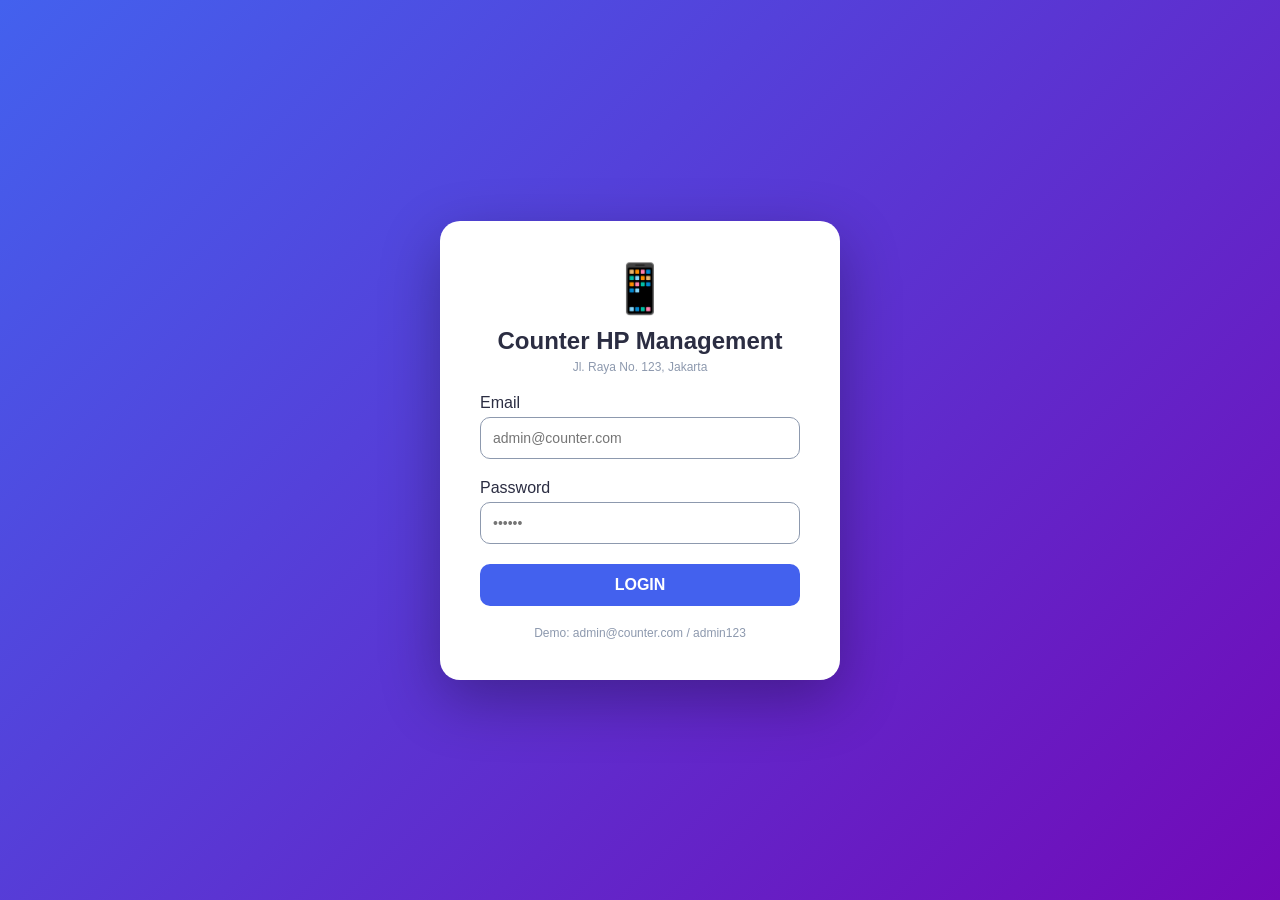
==== commit 2d55a7ab: "Update index.html" ====
--- a/index.html
+++ b/index.html
@@ -127,6 +127,13 @@
 
         .btn-warning {
             background: var(--warning);
+            color: var(--dark);
+        }
+
+        .btn-sm {
+            width: auto;
+            padding: 5px 12px;
+            font-size: 12px;
         }
 
         /* Main App Layout */
@@ -148,6 +155,7 @@
             height: 100vh;
             overflow-y: auto;
             transition: all 0.3s;
+            z-index: 100;
         }
 
         .sidebar-header {
@@ -256,13 +264,14 @@
             width: 100%;
             background: var(--white);
             border-radius: 12px;
-            overflow: hidden;
+            overflow-x: auto;
             box-shadow: 0 2px 4px rgba(0,0,0,0.1);
         }
 
         .data-table table {
             width: 100%;
             border-collapse: collapse;
+            min-width: 600px;
         }
 
         .data-table th, .data-table td {
@@ -337,7 +346,7 @@
 
         .toast.success { background: var(--success); }
         .toast.error { background: var(--danger); }
-        .toast.warning { background: var(--warning); }
+        .toast.warning { background: var(--warning); color: var(--dark); }
 
         @keyframes slideIn {
             from { transform: translateX(100%); opacity: 0; }
@@ -358,6 +367,8 @@
             align-items: center;
             padding: 10px;
             border-bottom: 1px solid var(--light);
+            flex-wrap: wrap;
+            gap: 10px;
         }
 
         .cart-item-qty {
@@ -376,13 +387,17 @@
         /* Product search */
         .product-search {
             margin-bottom: 20px;
+            width: 100%;
+            padding: 10px;
+            border: 1px solid var(--gray);
+            border-radius: 8px;
         }
 
         .product-grid {
             display: grid;
             grid-template-columns: repeat(auto-fill, minmax(150px, 1fr));
             gap: 15px;
-            max-height: 400px;
+            max-height: 500px;
             overflow-y: auto;
         }
 
@@ -429,6 +444,33 @@
             color: white;
         }
 
+        /* Layout */
+        .two-columns {
+            display: grid;
+            grid-template-columns: 1fr 1fr;
+            gap: 20px;
+        }
+
+        /* Report tabs */
+        .report-tabs {
+            display: flex;
+            gap: 10px;
+            margin-bottom: 20px;
+        }
+
+        .report-tab {
+            background: var(--light);
+            padding: 10px 20px;
+            border-radius: 8px;
+            cursor: pointer;
+            transition: all 0.3s;
+        }
+
+        .report-tab.active {
+            background: var(--primary);
+            color: white;
+        }
+
         /* Responsive */
         @media (max-width: 768px) {
             .sidebar {
@@ -446,11 +488,34 @@
             .sidebar-menu li span:first-child {
                 font-size: 24px;
             }
+            .two-columns {
+                grid-template-columns: 1fr;
+            }
         }
 
         .hidden {
             display: none;
         }
+
+        .loading-spinner {
+            display: inline-block;
+            width: 20px;
+            height: 20px;
+            border: 3px solid var(--light);
+            border-top: 3px solid var(--primary);
+            border-radius: 50%;
+            animation: spin 1s linear infinite;
+        }
+
+        @keyframes spin {
+            0% { transform: rotate(0deg); }
+            100% { transform: rotate(360deg); }
+        }
+
+        .text-danger { color: var(--danger); }
+        .text-success { color: var(--success); }
+        .text-warning { color: var(--warning); }
+        .text-primary { color: var(--primary); }
     </style>
 </head>
 <body>
@@ -509,18 +574,6 @@
                     <span>👥</span>
                     <span>Konsumen</span>
                 </li>
-                <li data-page="pulsa">
-                    <span>📞</span>
-                    <span>Pulsa</span>
-                </li>
-                <li data-page="pembayaran">
-                    <span>💳</span>
-                    <span>Pembayaran Online</span>
-                </li>
-                <li data-page="servis">
-                    <span>🔧</span>
-                    <span>Servis</span>
-                </li>
                 <li data-page="laporan">
                     <span>📄</span>
                     <span>Laporan</span>
@@ -549,14 +602,21 @@
     </div>
 
     <script>
+        // ==================== KONFIGURASI ====================
+        const BASE_URL = 'https://script.google.com/macros/s/AKfycbwYd-keZ4UidqbCUaDU5NGfMg3UgjJ0AZRoj4Ps0_P3qlhc2qHF_lk3jBm_jIRx9-nm/exec';
+        
         // ==================== GLOBAL VARIABLES ====================
         let currentUser = null;
         let currentPage = 'dashboard';
+        
+        // Cart for transaction
         let cart = [];
+        let purchaseCart = [];
+        let products = [];
+        let konsumenList = [];
+        let suppliersList = [];
+        let currentFilter = 'all';
         
-        // Base URL - Update this with your Apps Script URL
-        const BASE_URL = 'https://script.google.com/macros/s/YOUR_SCRIPT_ID/exec';
-
         // ==================== HELPER FUNCTIONS ====================
         function showToast(message, type = 'success') {
             const toast = document.createElement('div');
@@ -566,10 +626,14 @@
             setTimeout(() => toast.remove(), 3000);
         }
 
-        async function apiCall(action, params = {}, method = 'GET') {
+        function formatNumber(num) {
+            if (num === undefined || num === null) return '0';
+            return Number(num).toLocaleString('id-ID');
+        }
+
+        async function callApi(action, params = {}) {
             const url = new URL(BASE_URL);
             url.searchParams.append('action', action);
-            url.searchParams.append('method', method);
             
             for (const [key, value] of Object.entries(params)) {
                 if (value !== undefined && value !== null && value !== '') {
@@ -583,14 +647,13 @@
                 return data;
             } catch (error) {
                 console.error('API Error:', error);
-                showToast('Koneksi error: ' + error.message, 'error');
                 return { success: false, message: error.message };
             }
         }
 
         async function loadConfig() {
-            const result = await apiCall('konfigurasi', { operation: 'read' });
-            if (result.success) {
+            const result = await callApi('konfigurasi', { operation: 'read' });
+            if (result.success && result.data) {
                 return result.data;
             }
             return {};
@@ -613,7 +676,7 @@
                 return;
             }
             
-            const result = await apiCall('login', { email, password });
+            const result = await callApi('login', { email, password });
             
             if (result.success) {
                 currentUser = {
@@ -650,6 +713,8 @@
         function logout() {
             localStorage.removeItem('currentUser');
             currentUser = null;
+            cart = [];
+            purchaseCart = [];
             document.getElementById('loginPage').style.display = 'flex';
             document.getElementById('appContainer').classList.remove('active');
             updateLoginDisplay();
@@ -659,9 +724,18 @@
         // ==================== PAGE LOADER ====================
         function loadPage(page) {
             currentPage = page;
-            document.getElementById('pageTitle').textContent = getPageTitle(page);
-            
-            // Update active menu
+            const titles = {
+                dashboard: '📊 Dashboard',
+                penjualan: '💰 Transaksi Penjualan',
+                pembelian: '📦 Transaksi Pembelian',
+                barang: '📱 Master Barang',
+                supplier: '🏭 Master Supplier',
+                konsumen: '👥 Master Konsumen',
+                laporan: '📄 Laporan',
+                profil: '🏪 Profil Toko'
+            };
+            document.getElementById('pageTitle').textContent = titles[page] || 'Dashboard';
+            
             document.querySelectorAll('.sidebar-menu li').forEach(li => {
                 li.classList.remove('active');
                 if (li.dataset.page === page) {
@@ -669,7 +743,6 @@
                 }
             });
             
-            // Load page content
             switch(page) {
                 case 'dashboard':
                     loadDashboard();
@@ -689,15 +762,6 @@
                 case 'konsumen':
                     loadKonsumen();
                     break;
-                case 'pulsa':
-                    loadPulsa();
-                    break;
-                case 'pembayaran':
-                    loadPembayaran();
-                    break;
-                case 'servis':
-                    loadServis();
-                    break;
                 case 'laporan':
                     loadLaporan();
                     break;
@@ -709,106 +773,91 @@
             }
         }
 
-        function getPageTitle(page) {
-            const titles = {
-                dashboard: '📊 Dashboard',
-                penjualan: '💰 Transaksi Penjualan',
-                pembelian: '📦 Transaksi Pembelian',
-                barang: '📱 Master Barang',
-                supplier: '🏭 Master Supplier',
-                konsumen: '👥 Master Konsumen',
-                pulsa: '📞 Master Pulsa',
-                pembayaran: '💳 Master Pembayaran Online',
-                servis: '🔧 Master Servis',
-                laporan: '📄 Laporan',
-                profil: '🏪 Profil Toko'
-            };
-            return titles[page] || 'Dashboard';
-        }
-
         // ==================== DASHBOARD ====================
         async function loadDashboard() {
-            const result = await apiCall('dashboard-stats');
-            if (result.success) {
-                const data = result.data;
-                const html = `
-                    <div class="stats-grid">
+            try {
+                const result = await callApi('dashboard-stats');
+                
+                if (result.success && result.data) {
+                    const data = result.data;
+                    const html = `
+                        <div class="stats-grid">
+                            <div class="stat-card">
+                                <h3>💰 Penjualan Hari Ini</h3>
+                                <div class="value">Rp ${formatNumber(data.penjualan_hari_ini)}</div>
+                            </div>
+                            <div class="stat-card">
+                                <h3>📦 Total Stok Barang</h3>
+                                <div class="value">${formatNumber(data.total_stok)}</div>
+                            </div>
+                            <div class="stat-card">
+                                <h3>👥 Total Konsumen</h3>
+                                <div class="value">${formatNumber(data.total_konsumen)}</div>
+                            </div>
+                            <div class="stat-card">
+                                <h3>🏭 Total Supplier</h3>
+                                <div class="value">${formatNumber(data.total_supplier)}</div>
+                            </div>
+                            <div class="stat-card">
+                                <h3>📈 Penjualan Bulan Ini</h3>
+                                <div class="value">Rp ${formatNumber(data.penjualan_bulan_ini)}</div>
+                            </div>
+                            <div class="stat-card">
+                                <h3>🔄 Transaksi Hari Ini</h3>
+                                <div class="value">${formatNumber(data.jumlah_transaksi_hari_ini)}</div>
+                            </div>
+                        </div>
                         <div class="stat-card">
-                            <h3>💰 Penjualan Hari Ini</h3>
-                            <div class="value">Rp ${formatNumber(data.penjualan_hari_ini)}</div>
-                        </div>
+                            <h3>🏆 Top 5 Konsumen (Poin Tertinggi)</h3>
+                            <div class="data-table">
+                                <table>
+                                    <thead>
+                                        <tr><th>Nama</th><th>Poin</th></tr>
+                                    </thead>
+                                    <tbody>
+                                        ${data.top_konsumen && data.top_konsumen.length > 0 ? 
+                                            data.top_konsumen.map(k => `<tr><td>${k.nama}</td><td>${formatNumber(k.poin)}</td></tr>`).join('') : 
+                                            '<tr><td colspan="2">Belum ada data</td></tr>'
+                                        }
+                                    </tbody>
+                                </table>
+                            </div>
+                        </div>
+                    `;
+                    document.getElementById('pageContent').innerHTML = html;
+                } else {
+                    document.getElementById('pageContent').innerHTML = `
                         <div class="stat-card">
-                            <h3>📦 Total Stok Barang</h3>
-                            <div class="value">${formatNumber(data.total_stok)}</div>
-                        </div>
-                        <div class="stat-card">
-                            <h3>👥 Total Konsumen</h3>
-                            <div class="value">${formatNumber(data.total_konsumen)}</div>
-                        </div>
-                        <div class="stat-card">
-                            <h3>🏭 Total Supplier</h3>
-                            <div class="value">${formatNumber(data.total_supplier)}</div>
-                        </div>
-                        <div class="stat-card">
-                            <h3>📈 Penjualan Bulan Ini</h3>
-                            <div class="value">Rp ${formatNumber(data.penjualan_bulan_ini)}</div>
-                        </div>
-                        <div class="stat-card">
-                            <h3>🔄 Transaksi Hari Ini</h3>
-                            <div class="value">${formatNumber(data.jumlah_transaksi_hari_ini)}</div>
-                        </div>
-                    </div>
+                            <h3>⚠️ Gagal Memuat Dashboard</h3>
+                            <p>Error: ${result.message || 'Unknown error'}</p>
+                            <button onclick="loadDashboard()" class="btn-sm" style="width: auto; margin-top: 10px;">🔄 Coba Lagi</button>
+                        </div>
+                    `;
+                }
+            } catch (error) {
+                document.getElementById('pageContent').innerHTML = `
                     <div class="stat-card">
-                        <h3>🏆 Top 5 Konsumen (Poin Tertinggi)</h3>
-                        <table style="width:100%; margin-top:10px;">
-                            <tr><th>Nama</th><th>Poin</th></tr>
-                            ${data.top_konsumen.map(k => `<tr><td>${k.nama}</td><td>${formatNumber(k.poin)}</td></tr>`).join('')}
-                        </table>
+                        <h3>⚠️ Gagal Memuat Dashboard</h3>
+                        <p>Error: ${error.message}</p>
+                        <button onclick="loadDashboard()" class="btn-sm" style="width: auto; margin-top: 10px;">🔄 Coba Lagi</button>
                     </div>
                 `;
-                document.getElementById('pageContent').innerHTML = html;
-            } else {
-                document.getElementById('pageContent').innerHTML = '<p>Gagal memuat dashboard</p>';
             }
         }
 
         // ==================== PENJUALAN ====================
-        let currentFilter = 'all';
-        let products = [];
-        let konsumenList = [];
-
         async function loadPenjualan() {
-            // Load products and customers
-            const barangResult = await apiCall('barang', { operation: 'read' });
-            const pulsaResult = await apiCall('pulsa', { operation: 'read' });
-            const pembayaranResult = await apiCall('pembayaran', { operation: 'read' });
-            const servisResult = await apiCall('servis', { operation: 'read' });
-            const konsumenResult = await apiCall('konsumen', { operation: 'read' });
+            const barangResult = await callApi('barang', { operation: 'read' });
+            const konsumenResult = await callApi('konsumen', { operation: 'read' });
             
             products = [];
-            
-            if (barangResult.success) {
+            if (barangResult.success && barangResult.data) {
                 barangResult.data.forEach(b => {
                     products.push({ ...b, tipe: 'barang' });
                 });
             }
-            if (pulsaResult.success) {
-                pulsaResult.data.forEach(p => {
-                    products.push({ ...p, tipe: 'pulsa', nama_barang: `${p.operator} ${p.nominal}`, harga_jual: p.harga_jual });
-                });
-            }
-            if (pembayaranResult.success) {
-                pembayaranResult.data.forEach(p => {
-                    products.push({ ...p, tipe: 'pembayaran', nama_barang: `${p.provider} - ${p.jenis_layanan}`, harga_jual: p.fee_jual });
-                });
-            }
-            if (servisResult.success) {
-                servisResult.data.forEach(s => {
-                    products.push({ ...s, tipe: 'servis', nama_barang: s.nama_servis, harga_jual: s.biaya_jasa });
-                });
-            }
-            
-            konsumenList = konsumenResult.success ? konsumenResult.data : [];
+            
+            konsumenList = (konsumenResult.success && konsumenResult.data) ? konsumenResult.data : [];
             
             renderPenjualan();
         }
@@ -817,15 +866,12 @@
             const filteredProducts = currentFilter === 'all' ? products : products.filter(p => p.tipe === currentFilter);
             
             const html = `
-                <div style="display: grid; grid-template-columns: 1fr 1fr; gap: 20px;">
+                <div class="two-columns">
                     <div>
                         <h3>🛒 Pilih Produk</h3>
                         <div class="filter-tabs">
                             <div class="filter-tab ${currentFilter === 'all' ? 'active' : ''}" onclick="setFilter('all')">Semua</div>
                             <div class="filter-tab ${currentFilter === 'barang' ? 'active' : ''}" onclick="setFilter('barang')">Barang</div>
-                            <div class="filter-tab ${currentFilter === 'pulsa' ? 'active' : ''}" onclick="setFilter('pulsa')">Pulsa</div>
-                            <div class="filter-tab ${currentFilter === 'pembayaran' ? 'active' : ''}" onclick="setFilter('pembayaran')">Pembayaran</div>
-                            <div class="filter-tab ${currentFilter === 'servis' ? 'active' : ''}" onclick="setFilter('servis')">Servis</div>
                         </div>
                         <input type="text" class="product-search" placeholder="Cari produk..." id="searchProduct" onkeyup="searchProducts()">
                         <div class="product-grid" id="productGrid">
@@ -833,8 +879,10 @@
                                 <div class="product-card" onclick="addToCart('${p.id}', '${p.nama_barang}', ${p.harga_jual}, '${p.tipe}')">
                                     <div>${p.nama_barang}</div>
                                     <div class="price">Rp ${formatNumber(p.harga_jual)}</div>
+                                    <div style="font-size: 11px; color: var(--gray);">Stok: ${p.stok || 0}</div>
                                 </div>
                             `).join('')}
+                            ${filteredProducts.length === 0 ? '<p>Tidak ada produk</p>' : ''}
                         </div>
                     </div>
                     <div>
@@ -844,7 +892,7 @@
                             <input type="text" id="searchKonsumen" placeholder="Cari nama/email/telepon" onkeyup="searchKonsumen()">
                             <select id="pilihKonsumen" style="margin-top: 10px;">
                                 <option value="">Tanpa Konsumen</option>
-                                ${konsumenList.map(k => `<option value="${k.id}">${k.nama} (Poin: ${k.poin})</option>`).join('')}
+                                ${konsumenList.map(k => `<option value="${k.id}">${k.nama} (Poin: ${k.poin || 0})</option>`).join('')}
                             </select>
                         </div>
                         <div id="cartItems"></div>
@@ -889,6 +937,7 @@
                     <div class="product-card" onclick="addToCart('${p.id}', '${p.nama_barang}', ${p.harga_jual}, '${p.tipe}')">
                         <div>${p.nama_barang}</div>
                         <div class="price">Rp ${formatNumber(p.harga_jual)}</div>
+                        <div style="font-size: 11px; color: var(--gray);">Stok: ${p.stok || 0}</div>
                     </div>
                 `).join('');
             }
@@ -980,7 +1029,7 @@
             const select = document.getElementById('pilihKonsumen');
             if (select) {
                 select.innerHTML = '<option value="">Tanpa Konsumen</option>' + 
-                    filtered.map(k => `<option value="${k.id}">${k.nama} (${k.telepon || '-'}) - Poin: ${k.poin}</option>`).join('');
+                    filtered.map(k => `<option value="${k.id}">${k.nama} (${k.telepon || '-'}) - Poin: ${k.poin || 0}</option>`).join('');
             }
         }
 
@@ -995,7 +1044,6 @@
             const metodeBayar = document.getElementById('metodeBayar')?.value || 'cash';
             const idKonsumen = document.getElementById('pilihKonsumen')?.value || '';
             
-            // Show payment modal
             const jumlahBayar = prompt(`Total Pembayaran: Rp ${formatNumber(grandTotal)}\nMasukkan jumlah bayar:`);
             if (!jumlahBayar) return;
             
@@ -1006,7 +1054,7 @@
             
             const kembalian = parseInt(jumlahBayar) - grandTotal;
             
-            const result = await apiCall('transaksi-penjualan', {
+            const result = await callApi('transaksi-penjualan', {
                 operation: 'create',
                 id_konsumen: idKonsumen,
                 total_bayar: jumlahBayar,
@@ -1015,7 +1063,7 @@
                 metode_pembayaran: metodeBayar,
                 dibuat_oleh: currentUser.email,
                 items: JSON.stringify(cart)
-            }, 'POST');
+            });
             
             if (result.success) {
                 showToast(`Transaksi berhasil! Kembalian: Rp ${formatNumber(kembalian)}`, 'success');
@@ -1026,40 +1074,222 @@
             }
         }
 
+        // ==================== PEMBELIAN (RESTOCK) ====================
+        async function loadPembelian() {
+            const barangResult = await callApi('barang', { operation: 'read' });
+            const supplierResult = await callApi('supplier', { operation: 'read' });
+            
+            const purchaseProducts = (barangResult.success && barangResult.data) ? barangResult.data : [];
+            suppliersList = (supplierResult.success && supplierResult.data) ? supplierResult.data : [];
+            purchaseCart = [];
+            
+            const html = `
+                <div class="two-columns">
+                    <div>
+                        <h3>📦 Pilih Barang</h3>
+                        <input type="text" class="product-search" placeholder="Cari barang..." id="searchPurchaseProduct" onkeyup="searchPurchaseProducts()">
+                        <div class="product-grid" id="purchaseProductGrid">
+                            ${purchaseProducts.map(p => `
+                                <div class="product-card" onclick="addToPurchaseCart('${p.id}', '${p.nama_barang}', ${p.harga_beli})">
+                                    <div>${p.nama_barang}</div>
+                                    <div class="price">Stok: ${p.stok} | Beli: Rp ${formatNumber(p.harga_beli)}</div>
+                                </div>
+                            `).join('')}
+                        </div>
+                    </div>
+                    <div>
+                        <h3>🛒 Keranjang Pembelian</h3>
+                        <div class="form-group">
+                            <label>Pilih Supplier</label>
+                            <select id="pilihSupplier">
+                                <option value="">Pilih Supplier</option>
+                                ${suppliersList.map(s => `<option value="${s.id}">${s.nama_supplier}</option>`).join('')}
+                            </select>
+                        </div>
+                        <div class="form-group">
+                            <label>Status Pembayaran</label>
+                            <select id="statusPembayaran">
+                                <option value="lunas">Lunas</option>
+                                <option value="hutang">Hutang</option>
+                                <option value="dp">DP</option>
+                            </select>
+                        </div>
+                        <div class="form-group">
+                            <label>Catatan</label>
+                            <textarea id="catatanPembelian" rows="2"></textarea>
+                        </div>
+                        <div id="purchaseCartItems"></div>
+                        <div class="form-group">
+                            <label>Total Biaya</label>
+                            <input type="text" id="totalBiaya" readonly style="background:#f0f0f0; font-size:18px; font-weight:bold;">
+                        </div>
+                        <button onclick="prosesPembelian()" class="btn-success">💾 Simpan Pembelian</button>
+                    </div>
+                </div>
+            `;
+            document.getElementById('pageContent').innerHTML = html;
+            updatePurchaseCartDisplay();
+            window.purchaseProducts = purchaseProducts;
+        }
+
+        function searchPurchaseProducts() {
+            const searchTerm = document.getElementById('searchPurchaseProduct')?.value.toLowerCase() || '';
+            const filtered = (window.purchaseProducts || []).filter(p => p.nama_barang.toLowerCase().includes(searchTerm));
+            const grid = document.getElementById('purchaseProductGrid');
+            if (grid) {
+                grid.innerHTML = filtered.map(p => `
+                    <div class="product-card" onclick="addToPurchaseCart('${p.id}', '${p.nama_barang}', ${p.harga_beli})">
+                        <div>${p.nama_barang}</div>
+                        <div class="price">Stok: ${p.stok} | Beli: Rp ${formatNumber(p.harga_beli)}</div>
+                    </div>
+                `).join('');
+            }
+        }
+
+        function addToPurchaseCart(id, name, price) {
+            const existing = purchaseCart.find(item => item.id_barang === id);
+            if (existing) {
+                existing.qty++;
+                existing.subtotal = existing.qty * existing.harga_beli;
+            } else {
+                purchaseCart.push({
+                    id_barang: id,
+                    nama_barang: name,
+                    harga_beli: price,
+                    qty: 1,
+                    subtotal: price
+                });
+            }
+            updatePurchaseCartDisplay();
+            showToast(`${name} ditambahkan ke keranjang pembelian`);
+        }
+
+        function updatePurchaseCartDisplay() {
+            const container = document.getElementById('purchaseCartItems');
+            if (!container) return;
+            
+            if (purchaseCart.length === 0) {
+                container.innerHTML = '<p>Keranjang kosong</p>';
+                updateTotalBiaya();
+                return;
+            }
+            
+            container.innerHTML = `
+                ${purchaseCart.map((item, index) => `
+                    <div class="cart-item">
+                        <div>
+                            <strong>${item.nama_barang}</strong><br>
+                            Rp ${formatNumber(item.harga_beli)}
+                        </div>
+                        <div class="cart-item-qty">
+                            <button onclick="updatePurchaseQty(${index}, -1)">-</button>
+                            <span>${item.qty}</span>
+                            <button onclick="updatePurchaseQty(${index}, 1)">+</button>
+                            <button class="btn-danger" style="width:auto; padding:5px 10px;" onclick="removeFromPurchaseCart(${index})">Hapus</button>
+                        </div>
+                        <div>Rp ${formatNumber(item.subtotal)}</div>
+                    </div>
+                `).join('')}
+            `;
+            updateTotalBiaya();
+        }
+
+        function updatePurchaseQty(index, change) {
+            const newQty = purchaseCart[index].qty + change;
+            if (newQty <= 0) {
+                purchaseCart.splice(index, 1);
+            } else {
+                purchaseCart[index].qty = newQty;
+                purchaseCart[index].subtotal = purchaseCart[index].qty * purchaseCart[index].harga_beli;
+            }
+            updatePurchaseCartDisplay();
+        }
+
+        function removeFromPurchaseCart(index) {
+            purchaseCart.splice(index, 1);
+            updatePurchaseCartDisplay();
+        }
+
+        function updateTotalBiaya() {
+            const total = purchaseCart.reduce((sum, item) => sum + item.subtotal, 0);
+            const totalField = document.getElementById('totalBiaya');
+            if (totalField) {
+                totalField.value = `Rp ${formatNumber(total)}`;
+            }
+            return total;
+        }
+
+        async function prosesPembelian() {
+            if (purchaseCart.length === 0) {
+                showToast('Tidak ada barang yang dibeli', 'error');
+                return;
+            }
+            
+            const idSupplier = document.getElementById('pilihSupplier')?.value;
+            if (!idSupplier) {
+                showToast('Pilih supplier terlebih dahulu', 'error');
+                return;
+            }
+            
+            const totalBiaya = purchaseCart.reduce((sum, item) => sum + item.subtotal, 0);
+            const statusPembayaran = document.getElementById('statusPembayaran')?.value || 'lunas';
+            const catatan = document.getElementById('catatanPembelian')?.value || '';
+            
+            const result = await callApi('transaksi-pembelian', {
+                operation: 'create',
+                id_supplier: idSupplier,
+                total_biaya: totalBiaya,
+                status_pembayaran: statusPembayaran,
+                catatan: catatan,
+                dibuat_oleh: currentUser.email,
+                items: JSON.stringify(purchaseCart.map(item => ({
+                    id_barang: item.id_barang,
+                    qty: item.qty,
+                    harga_beli: item.harga_beli
+                })))
+            });
+            
+            if (result.success) {
+                showToast('Pembelian berhasil! Stok telah diperbarui', 'success');
+                purchaseCart = [];
+                loadPembelian();
+            } else {
+                showToast(result.message, 'error');
+            }
+        }
+
         // ==================== MASTER BARANG ====================
         async function loadBarang() {
-            const result = await apiCall('barang', { operation: 'read' });
-            const supplierResult = await apiCall('supplier', { operation: 'read' });
-            const suppliers = supplierResult.success ? supplierResult.data : [];
+            const result = await callApi('barang', { operation: 'read' });
             
             const html = `
                 <button onclick="showBarangModal()" style="width: auto; margin-bottom: 20px;">+ Tambah Barang</button>
                 <div class="data-table">
                     <table>
                         <thead>
-                            <tr><th>Kode</th><th>Nama</th><th>Kategori</th><th>Harga Beli</th><th>Harga Jual</th><th>Stok</th><th>Aksi</th></tr>
+                            <tr><th>ID</th><th>Kode</th><th>Nama</th><th>Kategori</th><th>Harga Beli</th><th>Harga Jual</th><th>Stok</th><th>Aksi</th></tr>
                         </thead>
                         <tbody>
-                            ${result.success ? result.data.map(b => `
+                            ${result.success && result.data ? result.data.map(b => `
                                 <tr>
+                                    <td>${b.id}</td>
                                     <td>${b.kode_barang || '-'}</td>
                                     <td>${b.nama_barang}</td>
-                                    <td>${b.kategori}</td>
+                                    <td>${b.kategori || '-'}</td>
                                     <td>Rp ${formatNumber(b.harga_beli)}</td>
                                     <td>Rp ${formatNumber(b.harga_jual)}</td>
                                     <td>${b.stok}</td>
                                     <td>
-                                        <button onclick="editBarang('${b.id}')" style="width: auto; padding: 5px 10px; margin-right:5px;">Edit</button>
-                                        <button onclick="deleteBarang('${b.id}')" class="btn-danger" style="width: auto; padding: 5px 10px;">Hapus</button>
+                                        <button onclick="editBarang('${b.id}')" style="width: auto; padding: 5px 10px; margin-right:5px;" class="btn-sm">Edit</button>
+                                        <button onclick="deleteBarang('${b.id}')" class="btn-danger btn-sm" style="width: auto; padding: 5px 10px;">Hapus</button>
                                     </td>
                                 </tr>
-                            `).join('') : '<tr><td colspan="7">Tidak ada data</td></tr>'}
+                            `).join('') : '<tr><td colspan="8">Tidak ada数据</td></tr>'}
                         </tbody>
                     </table>
                 </div>
             `;
             document.getElementById('pageContent').innerHTML = html;
-            window.barangSuppliers = suppliers;
         }
 
         function showBarangModal(data = null) {
@@ -1083,7 +1313,7 @@
                             </div>
                             <div class="form-group">
                                 <label>Kategori</label>
-                                <input type="text" id="kategori" value="${isEdit ? data.kategori : ''}">
+                                <input type="text" id="kategori" value="${isEdit ? data.kategori || '' : ''}">
                             </div>
                             <div class="form-group">
                                 <label>Harga Beli</label>
@@ -1096,13 +1326,6 @@
                             <div class="form-group">
                                 <label>Stok</label>
                                 <input type="number" id="stok" value="${isEdit ? data.stok : '0'}">
-                            </div>
-                            <div class="form-group">
-                                <label>Supplier</label>
-                                <select id="idSupplier">
-                                    <option value="">Pilih Supplier</option>
-                                    ${window.barangSuppliers ? window.barangSuppliers.map(s => `<option value="${s.id}" ${isEdit && data.id_supplier === s.id ? 'selected' : ''}>${s.nama_supplier}</option>`).join('') : ''}
-                                </select>
                             </div>
                             <button type="submit">Simpan</button>
                         </form>
@@ -1110,7 +1333,6 @@
                 </div>
             `;
             
-            // Remove existing modal if any
             const existingModal = document.getElementById('barangModal');
             if (existingModal) existingModal.remove();
             
@@ -1127,11 +1349,10 @@
                     kategori: document.getElementById('kategori').value,
                     harga_beli: document.getElementById('hargaBeli').value,
                     harga_jual: document.getElementById('hargaJual').value,
-                    stok: document.getElementById('stok').value,
-                    id_supplier: document.getElementById('idSupplier').value
+                    stok: document.getElementById('stok').value
                 };
                 
-                const result = await apiCall('barang', params, 'POST');
+                const result = await callApi('barang', params);
                 if (result.success) {
                     showToast(result.message);
                     closeBarangModal();
@@ -1148,8 +1369,8 @@
         }
 
         async function editBarang(id) {
-            const result = await apiCall('barang', { operation: 'read' });
-            if (result.success) {
+            const result = await callApi('barang', { operation: 'read' });
+            if (result.success && result.data) {
                 const barang = result.data.find(b => b.id === id);
                 if (barang) {
                     showBarangModal(barang);
@@ -1159,7 +1380,7 @@
 
         async function deleteBarang(id) {
             if (confirm('Yakin ingin menghapus barang ini?')) {
-                const result = await apiCall('barang', { operation: 'delete', id: id }, 'POST');
+                const result = await callApi('barang', { operation: 'delete', id: id });
                 if (result.success) {
                     showToast(result.message);
                     loadBarang();
@@ -1171,27 +1392,28 @@
 
         // ==================== MASTER SUPPLIER ====================
         async function loadSupplier() {
-            const result = await apiCall('supplier', { operation: 'read' });
+            const result = await callApi('supplier', { operation: 'read' });
             const html = `
                 <button onclick="showSupplierModal()" style="width: auto; margin-bottom: 20px;">+ Tambah Supplier</button>
                 <div class="data-table">
                     <table>
                         <thead>
-                            <tr><th>Nama</th><th>Kontak</th><th>Alamat</th><th>Email</th><th>Aksi</th></tr>
+                            <tr><th>ID</th><th>Nama</th><th>Kontak</th><th>Alamat</th><th>Email</th><th>Aksi</th></tr>
                         </thead>
                         <tbody>
-                            ${result.success ? result.data.map(s => `
+                            ${result.success && result.data ? result.data.map(s => `
                                 <tr>
+                                    <td>${s.id}</td>
                                     <td>${s.nama_supplier}</td>
                                     <td>${s.kontak || '-'}</td>
                                     <td>${s.alamat || '-'}</td>
                                     <td>${s.email || '-'}</td>
                                     <td>
-                                        <button onclick="editSupplier('${s.id}')" style="width: auto; padding: 5px 10px; margin-right:5px;">Edit</button>
-                                        <button onclick="deleteSupplier('${s.id}')" class="btn-danger" style="width: auto; padding: 5px 10px;">Hapus</button>
+                                        <button onclick="editSupplier('${s.id}')" class="btn-sm" style="width: auto; padding: 5px 10px; margin-right:5px;">Edit</button>
+                                        <button onclick="deleteSupplier('${s.id}')" class="btn-danger btn-sm" style="width: auto; padding: 5px 10px;">Hapus</button>
                                     </td>
                                 </tr>
-                            `).join('') : '<tr><td colspan="5">Tidak ada data</td></tr>'}
+                            `).join('') : '<tr><td colspan="6">Tidak ada数据</td></tr>'}
                         </tbody>
                     </table>
                 </div>
@@ -1254,7 +1476,7 @@
                     catatan: document.getElementById('catatan').value
                 };
                 
-                const result = await apiCall('supplier', params, 'POST');
+                const result = await callApi('supplier', params);
                 if (result.success) {
                     showToast(result.message);
                     closeSupplierModal();
@@ -1271,8 +1493,8 @@
         }
 
         async function editSupplier(id) {
-            const result = await apiCall('supplier', { operation: 'read' });
-            if (result.success) {
+            const result = await callApi('supplier', { operation: 'read' });
+            if (result.success && result.data) {
                 const supplier = result.data.find(s => s.id === id);
                 if (supplier) {
                     showSupplierModal(supplier);
@@ -1282,7 +1504,7 @@
 
         async function deleteSupplier(id) {
             if (confirm('Yakin ingin menghapus supplier ini?')) {
-                const result = await apiCall('supplier', { operation: 'delete', id: id }, 'POST');
+                const result = await callApi('supplier', { operation: 'delete', id: id });
                 if (result.success) {
                     showToast(result.message);
                     loadSupplier();
@@ -1294,28 +1516,29 @@
 
         // ==================== MASTER KONSUMEN ====================
         async function loadKonsumen() {
-            const result = await apiCall('konsumen', { operation: 'read' });
+            const result = await callApi('konsumen', { operation: 'read' });
             const html = `
                 <button onclick="showKonsumenModal()" style="width: auto; margin-bottom: 20px;">+ Tambah Konsumen</button>
                 <div class="data-table">
                     <table>
                         <thead>
-                            <tr><th>Nama</th><th>Email</th><th>Telepon</th><th>Alamat</th><th>Poin</th><th>Aksi</th></tr>
+                            <tr><th>ID</th><th>Nama</th><th>Email</th><th>Telepon</th><th>Alamat</th><th>Poin</th><th>Aksi</th></tr>
                         </thead>
                         <tbody>
-                            ${result.success ? result.data.map(k => `
+                            ${result.success && result.data ? result.data.map(k => `
                                 <tr>
+                                    <td>${k.id}</td>
                                     <td>${k.nama}</td>
                                     <td>${k.email || '-'}</td>
                                     <td>${k.telepon || '-'}</td>
                                     <td>${k.alamat || '-'}</td>
-                                    <td>${k.poin}</td>
+                                    <td>${k.poin || 0}</td>
                                     <td>
-                                        <button onclick="editKonsumen('${k.id}')" style="width: auto; padding: 5px 10px; margin-right:5px;">Edit</button>
-                                        <button onclick="deleteKonsumen('${k.id}')" class="btn-danger" style="width: auto; padding: 5px 10px;">Hapus</button>
+                                        <button onclick="editKonsumen('${k.id}')" class="btn-sm" style="width: auto; padding: 5px 10px; margin-right:5px;">Edit</button>
+                                        <button onclick="deleteKonsumen('${k.id}')" class="btn-danger btn-sm" style="width: auto; padding: 5px 10px;">Hapus</button>
                                     </td>
                                 </tr>
-                            `).join('') : '<tr><td colspan="6">Tidak ada data</td></tr>'}
+                            `).join('') : '<tr><td colspan="7">Tidak ada数据</td></tr>'}
                         </tbody>
                     </table>
                 </div>
@@ -1378,7 +1601,7 @@
                     poin: document.getElementById('poinKonsumen').value
                 };
                 
-                const result = await apiCall('konsumen', params, 'POST');
+                const result = await callApi('konsumen', params);
                 if (result.success) {
                     showToast(result.message);
                     closeKonsumenModal();
@@ -1395,8 +1618,8 @@
         }
 
         async function editKonsumen(id) {
-            const result = await apiCall('konsumen', { operation: 'read' });
-            if (result.success) {
+            const result = await callApi('konsumen', { operation: 'read' });
+            if (result.success && result.data) {
                 const konsumen = result.data.find(k => k.id === id);
                 if (konsumen) {
                     showKonsumenModal(konsumen);
@@ -1406,7 +1629,7 @@
 
         async function deleteKonsumen(id) {
             if (confirm('Yakin ingin menghapus konsumen ini?')) {
-                const result = await apiCall('konsumen', { operation: 'delete', id: id }, 'POST');
+                const result = await callApi('konsumen', { operation: 'delete', id: id });
                 if (result.success) {
                     showToast(result.message);
                     loadKonsumen();
@@ -1416,606 +1639,14 @@
             }
         }
 
-        // ==================== PEMBELIAN (RESTOCK) ====================
-        let purchaseCart = [];
-        let purchaseProducts = [];
-
-        async function loadPembelian() {
-            const barangResult = await apiCall('barang', { operation: 'read' });
-            const supplierResult = await apiCall('supplier', { operation: 'read' });
-            
-            purchaseProducts = barangResult.success ? barangResult.data : [];
-            const suppliers = supplierResult.success ? supplierResult.data : [];
-            
-            const html = `
-                <div style="display: grid; grid-template-columns: 1fr 1fr; gap: 20px;">
-                    <div>
-                        <h3>📦 Pilih Barang</h3>
-                        <input type="text" class="product-search" placeholder="Cari barang..." id="searchPurchaseProduct" onkeyup="searchPurchaseProducts()">
-                        <div class="product-grid" id="purchaseProductGrid">
-                            ${purchaseProducts.map(p => `
-                                <div class="product-card" onclick="addToPurchaseCart('${p.id}', '${p.nama_barang}', ${p.harga_beli})">
-                                    <div>${p.nama_barang}</div>
-                                    <div class="price">Stok: ${p.stok} | Beli: Rp ${formatNumber(p.harga_beli)}</div>
-                                </div>
-                            `).join('')}
-                        </div>
-                    </div>
-                    <div>
-                        <h3>🛒 Keranjang Pembelian</h3>
-                        <div class="form-group">
-                            <label>Pilih Supplier</label>
-                            <select id="pilihSupplier">
-                                <option value="">Pilih Supplier</option>
-                                ${suppliers.map(s => `<option value="${s.id}">${s.nama_supplier}</option>`).join('')}
-                            </select>
-                        </div>
-                        <div class="form-group">
-                            <label>Status Pembayaran</label>
-                            <select id="statusPembayaran">
-                                <option value="lunas">Lunas</option>
-                                <option value="hutang">Hutang</option>
-                                <option value="dp">DP</option>
-                            </select>
-                        </div>
-                        <div class="form-group">
-                            <label>Catatan</label>
-                            <textarea id="catatanPembelian" rows="2"></textarea>
-                        </div>
-                        <div id="purchaseCartItems"></div>
-                        <div class="form-group">
-                            <label>Total Biaya</label>
-                            <input type="text" id="totalBiaya" readonly style="background:#f0f0f0; font-size:20px; font-weight:bold;">
-                        </div>
-                        <button onclick="prosesPembelian()" class="btn-success">💾 Simpan Pembelian</button>
-                    </div>
-                </div>
-            `;
-            document.getElementById('pageContent').innerHTML = html;
-            updatePurchaseCartDisplay();
-        }
-
-        function searchPurchaseProducts() {
-            const searchTerm = document.getElementById('searchPurchaseProduct')?.value.toLowerCase() || '';
-            const filtered = purchaseProducts.filter(p => p.nama_barang.toLowerCase().includes(searchTerm));
-            const grid = document.getElementById('purchaseProductGrid');
-            if (grid) {
-                grid.innerHTML = filtered.map(p => `
-                    <div class="product-card" onclick="addToPurchaseCart('${p.id}', '${p.nama_barang}', ${p.harga_beli})">
-                        <div>${p.nama_barang}</div>
-                        <div class="price">Stok: ${p.stok} | Beli: Rp ${formatNumber(p.harga_beli)}</div>
-                    </div>
-                `).join('');
-            }
-        }
-
-        function addToPurchaseCart(id, name, price) {
-            const existing = purchaseCart.find(item => item.id_barang === id);
-            if (existing) {
-                existing.qty++;
-                existing.subtotal = existing.qty * existing.harga_beli;
-            } else {
-                purchaseCart.push({
-                    id_barang: id,
-                    nama_barang: name,
-                    harga_beli: price,
-                    qty: 1,
-                    subtotal: price
-                });
-            }
-            updatePurchaseCartDisplay();
-            showToast(`${name} ditambahkan ke keranjang pembelian`);
-        }
-
-        function updatePurchaseCartDisplay() {
-            const container = document.getElementById('purchaseCartItems');
-            if (!container) return;
-            
-            if (purchaseCart.length === 0) {
-                container.innerHTML = '<p>Keranjang kosong</p>';
-                updateTotalBiaya();
-                return;
-            }
-            
-            container.innerHTML = `
-                ${purchaseCart.map((item, index) => `
-                    <div class="cart-item">
-                        <div>
-                            <strong>${item.nama_barang}</strong><br>
-                            Rp ${formatNumber(item.harga_beli)}
-                        </div>
-                        <div class="cart-item-qty">
-                            <button onclick="updatePurchaseQty(${index}, -1)">-</button>
-                            <span>${item.qty}</span>
-                            <button onclick="updatePurchaseQty(${index}, 1)">+</button>
-                            <button class="btn-danger" style="width:auto; padding:5px 10px;" onclick="removeFromPurchaseCart(${index})">Hapus</button>
-                        </div>
-                        <div>Rp ${formatNumber(item.subtotal)}</div>
-                    </div>
-                `).join('')}
-            `;
-            updateTotalBiaya();
-        }
-
-        function updatePurchaseQty(index, change) {
-            const newQty = purchaseCart[index].qty + change;
-            if (newQty <= 0) {
-                purchaseCart.splice(index, 1);
-            } else {
-                purchaseCart[index].qty = newQty;
-                purchaseCart[index].subtotal = purchaseCart[index].qty * purchaseCart[index].harga_beli;
-            }
-            updatePurchaseCartDisplay();
-        }
-
-        function removeFromPurchaseCart(index) {
-            purchaseCart.splice(index, 1);
-            updatePurchaseCartDisplay();
-        }
-
-        function updateTotalBiaya() {
-            const total = purchaseCart.reduce((sum, item) => sum + item.subtotal, 0);
-            const totalField = document.getElementById('totalBiaya');
-            if (totalField) {
-                totalField.value = `Rp ${formatNumber(total)}`;
-            }
-            return total;
-        }
-
-        async function prosesPembelian() {
-            if (purchaseCart.length === 0) {
-                showToast('Tidak ada barang yang dibeli', 'error');
-                return;
-            }
-            
-            const idSupplier = document.getElementById('pilihSupplier')?.value;
-            if (!idSupplier) {
-                showToast('Pilih supplier terlebih dahulu', 'error');
-                return;
-            }
-            
-            const totalBiaya = purchaseCart.reduce((sum, item) => sum + item.subtotal, 0);
-            const statusPembayaran = document.getElementById('statusPembayaran')?.value || 'lunas';
-            const catatan = document.getElementById('catatanPembelian')?.value || '';
-            
-            const result = await apiCall('transaksi-pembelian', {
-                operation: 'create',
-                id_supplier: idSupplier,
-                total_biaya: totalBiaya,
-                status_pembayaran: statusPembayaran,
-                catatan: catatan,
-                dibuat_oleh: currentUser.email,
-                items: JSON.stringify(purchaseCart)
-            }, 'POST');
-            
-            if (result.success) {
-                showToast('Pembelian berhasil! Stok telah diperbarui', 'success');
-                purchaseCart = [];
-                loadPembelian();
-            } else {
-                showToast(result.message, 'error');
-            }
-        }
-
-        // ==================== PULSA, PEMBAYARAN, SERVIS (Similar pattern) ====================
-        async function loadPulsa() {
-            const result = await apiCall('pulsa', { operation: 'read' });
-            const html = `
-                <button onclick="showPulsaModal()" style="width: auto; margin-bottom: 20px;">+ Tambah Pulsa</button>
-                <div class="data-table">
-                    <table>
-                        <thead>
-                            <tr><th>Operator</th><th>Nominal</th><th>Harga Beli</th><th>Harga Jual</th><th>Stok Deposit</th><th>Status</th><th>Aksi</th></tr>
-                        </thead>
-                        <tbody>
-                            ${result.success ? result.data.map(p => `
-                                <tr>
-                                    <td>${p.operator}</td>
-                                    <td>${p.nominal}</td>
-                                    <td>Rp ${formatNumber(p.harga_beli)}</td>
-                                    <td>Rp ${formatNumber(p.harga_jual)}</td>
-                                    <td>${p.stok_deposit}</td>
-                                    <td>${p.status}</td>
-                                    <td>
-                                        <button onclick="editPulsa('${p.id}')" style="width: auto; padding: 5px 10px; margin-right:5px;">Edit</button>
-                                        <button onclick="deletePulsa('${p.id}')" class="btn-danger" style="width: auto; padding: 5px 10px;">Hapus</button>
-                                    </td>
-                                </tr>
-                            `).join('') : '<tr><td colspan="7">Tidak ada data</td></tr>'}
-                        </tbody>
-                    </table>
-                </div>
-            `;
-            document.getElementById('pageContent').innerHTML = html;
-        }
-
-        function showPulsaModal(data = null) {
-            const isEdit = data !== null;
-            const modalHtml = `
-                <div id="pulsaModal" class="modal active">
-                    <div class="modal-content">
-                        <div class="modal-header">
-                            <h3>${isEdit ? 'Edit Pulsa' : 'Tambah Pulsa'}</h3>
-                            <span class="close-modal" onclick="closePulsaModal()">&times;</span>
-                        </div>
-                        <form id="pulsaForm">
-                            <input type="hidden" id="pulsaId" value="${isEdit ? data.id : ''}">
-                            <div class="form-group">
-                                <label>ID Barang (relasi)</label>
-                                <input type="text" id="idBarangPulsa" value="${isEdit ? data.id_barang || '' : ''}">
-                            </div>
-                            <div class="form-group">
-                                <label>Operator *</label>
-                                <input type="text" id="operator" required value="${isEdit ? data.operator : ''}">
-                            </div>
-                            <div class="form-group">
-                                <label>Nominal</label>
-                                <input type="text" id="nominal" value="${isEdit ? data.nominal : ''}">
-                            </div>
-                            <div class="form-group">
-                                <label>Harga Beli</label>
-                                <input type="number" id="hargaBeliPulsa" value="${isEdit ? data.harga_beli : '0'}">
-                            </div>
-                            <div class="form-group">
-                                <label>Harga Jual</label>
-                                <input type="number" id="hargaJualPulsa" value="${isEdit ? data.harga_jual : '0'}">
-                            </div>
-                            <div class="form-group">
-                                <label>Stok Deposit</label>
-                                <input type="number" id="stokDeposit" value="${isEdit ? data.stok_deposit : '0'}">
-                            </div>
-                            <div class="form-group">
-                                <label>Status</label>
-                                <select id="statusPulsa">
-                                    <option value="aktif" ${isEdit && data.status === 'aktif' ? 'selected' : ''}>Aktif</option>
-                                    <option value="nonaktif" ${isEdit && data.status === 'nonaktif' ? 'selected' : ''}>Nonaktif</option>
-                                </select>
-                            </div>
-                            <button type="submit">Simpan</button>
-                        </form>
-                    </div>
-                </div>
-            `;
-            
-            const existingModal = document.getElementById('pulsaModal');
-            if (existingModal) existingModal.remove();
-            
-            document.body.insertAdjacentHTML('beforeend', modalHtml);
-            
-            document.getElementById('pulsaForm').onsubmit = async (e) => {
-                e.preventDefault();
-                const id = document.getElementById('pulsaId').value;
-                const params = {
-                    operation: id ? 'update' : 'create',
-                    id: id,
-                    id_barang: document.getElementById('idBarangPulsa').value,
-                    operator: document.getElementById('operator').value,
-                    nominal: document.getElementById('nominal').value,
-                    harga_beli: document.getElementById('hargaBeliPulsa').value,
-                    harga_jual: document.getElementById('hargaJualPulsa').value,
-                    stok_deposit: document.getElementById('stokDeposit').value,
-                    status: document.getElementById('statusPulsa').value
-                };
-                
-                const result = await apiCall('pulsa', params, 'POST');
-                if (result.success) {
-                    showToast(result.message);
-                    closePulsaModal();
-                    loadPulsa();
-                } else {
-                    showToast(result.message, 'error');
-                }
-            };
-        }
-
-        function closePulsaModal() {
-            const modal = document.getElementById('pulsaModal');
-            if (modal) modal.remove();
-        }
-
-        async function editPulsa(id) {
-            const result = await apiCall('pulsa', { operation: 'read' });
-            if (result.success) {
-                const pulsa = result.data.find(p => p.id === id);
-                if (pulsa) {
-                    showPulsaModal(pulsa);
-                }
-            }
-        }
-
-        async function deletePulsa(id) {
-            if (confirm('Yakin ingin menghapus pulsa ini?')) {
-                const result = await apiCall('pulsa', { operation: 'delete', id: id }, 'POST');
-                if (result.success) {
-                    showToast(result.message);
-                    loadPulsa();
-                } else {
-                    showToast(result.message, 'error');
-                }
-            }
-        }
-
-        // Simplified for Pembayaran and Servis (similar pattern)
-        async function loadPembayaran() {
-            const result = await apiCall('pembayaran', { operation: 'read' });
-            const html = `
-                <button onclick="showPembayaranModal()" style="width: auto; margin-bottom: 20px;">+ Tambah Pembayaran Online</button>
-                <div class="data-table">
-                    <table>
-                        <thead>
-                            <tr><th>Provider</th><th>Jenis Layanan</th><th>Fee Beli</th><th>Fee Jual</th><th>Stok Deposit</th><th>Status</th><th>Aksi</th></tr>
-                        </thead>
-                        <tbody>
-                            ${result.success ? result.data.map(p => `
-                                <tr>
-                                    <td>${p.provider}</td>
-                                    <td>${p.jenis_layanan}</td>
-                                    <td>Rp ${formatNumber(p.fee_beli)}</td>
-                                    <td>Rp ${formatNumber(p.fee_jual)}</td>
-                                    <td>${p.stok_deposit}</td>
-                                    <td>${p.status}</td>
-                                    <td>
-                                        <button onclick="editPembayaran('${p.id}')" style="width: auto; padding: 5px 10px; margin-right:5px;">Edit</button>
-                                        <button onclick="deletePembayaran('${p.id}')" class="btn-danger" style="width: auto; padding: 5px 10px;">Hapus</button>
-                                    </td>
-                                </tr>
-                            `).join('') : '<tr><td colspan="7">Tidak ada data</td></tr>'}
-                        </tbody>
-                    </table>
-                </div>
-            `;
-            document.getElementById('pageContent').innerHTML = html;
-        }
-
-        function showPembayaranModal(data = null) {
-            const isEdit = data !== null;
-            const modalHtml = `
-                <div id="pembayaranModal" class="modal active">
-                    <div class="modal-content">
-                        <div class="modal-header">
-                            <h3>${isEdit ? 'Edit Pembayaran' : 'Tambah Pembayaran'}</h3>
-                            <span class="close-modal" onclick="closePembayaranModal()">&times;</span>
-                        </div>
-                        <form id="pembayaranForm">
-                            <input type="hidden" id="pembayaranId" value="${isEdit ? data.id : ''}">
-                            <div class="form-group">
-                                <label>ID Barang (relasi)</label>
-                                <input type="text" id="idBarangPembayaran" value="${isEdit ? data.id_barang || '' : ''}">
-                            </div>
-                            <div class="form-group">
-                                <label>Provider *</label>
-                                <input type="text" id="provider" required value="${isEdit ? data.provider : ''}">
-                            </div>
-                            <div class="form-group">
-                                <label>Jenis Layanan</label>
-                                <input type="text" id="jenisLayanan" value="${isEdit ? data.jenis_layanan : ''}">
-                            </div>
-                            <div class="form-group">
-                                <label>Fee Beli</label>
-                                <input type="number" id="feeBeli" value="${isEdit ? data.fee_beli : '0'}">
-                            </div>
-                            <div class="form-group">
-                                <label>Fee Jual</label>
-                                <input type="number" id="feeJual" value="${isEdit ? data.fee_jual : '0'}">
-                            </div>
-                            <div class="form-group">
-                                <label>Stok Deposit</label>
-                                <input type="number" id="stokDepositPembayaran" value="${isEdit ? data.stok_deposit : '0'}">
-                            </div>
-                            <div class="form-group">
-                                <label>Status</label>
-                                <select id="statusPembayaran">
-                                    <option value="aktif" ${isEdit && data.status === 'aktif' ? 'selected' : ''}>Aktif</option>
-                                    <option value="nonaktif" ${isEdit && data.status === 'nonaktif' ? 'selected' : ''}>Nonaktif</option>
-                                </select>
-                            </div>
-                            <button type="submit">Simpan</button>
-                        </form>
-                    </div>
-                </div>
-            `;
-            
-            const existingModal = document.getElementById('pembayaranModal');
-            if (existingModal) existingModal.remove();
-            
-            document.body.insertAdjacentHTML('beforeend', modalHtml);
-            
-            document.getElementById('pembayaranForm').onsubmit = async (e) => {
-                e.preventDefault();
-                const id = document.getElementById('pembayaranId').value;
-                const params = {
-                    operation: id ? 'update' : 'create',
-                    id: id,
-                    id_barang: document.getElementById('idBarangPembayaran').value,
-                    provider: document.getElementById('provider').value,
-                    jenis_layanan: document.getElementById('jenisLayanan').value,
-                    fee_beli: document.getElementById('feeBeli').value,
-                    fee_jual: document.getElementById('feeJual').value,
-                    stok_deposit: document.getElementById('stokDepositPembayaran').value,
-                    status: document.getElementById('statusPembayaran').value
-                };
-                
-                const result = await apiCall('pembayaran', params, 'POST');
-                if (result.success) {
-                    showToast(result.message);
-                    closePembayaranModal();
-                    loadPembayaran();
-                } else {
-                    showToast(result.message, 'error');
-                }
-            };
-        }
-
-        function closePembayaranModal() {
-            const modal = document.getElementById('pembayaranModal');
-            if (modal) modal.remove();
-        }
-
-        async function editPembayaran(id) {
-            const result = await apiCall('pembayaran', { operation: 'read' });
-            if (result.success) {
-                const pembayaran = result.data.find(p => p.id === id);
-                if (pembayaran) {
-                    showPembayaranModal(pembayaran);
-                }
-            }
-        }
-
-        async function deletePembayaran(id) {
-            if (confirm('Yakin ingin menghapus pembayaran ini?')) {
-                const result = await apiCall('pembayaran', { operation: 'delete', id: id }, 'POST');
-                if (result.success) {
-                    showToast(result.message);
-                    loadPembayaran();
-                } else {
-                    showToast(result.message, 'error');
-                }
-            }
-        }
-
-        async function loadServis() {
-            const result = await apiCall('servis', { operation: 'read' });
-            const html = `
-                <button onclick="showServisModal()" style="width: auto; margin-bottom: 20px;">+ Tambah Servis</button>
-                <div class="data-table">
-                    <table>
-                        <thead>
-                            <tr><th>Nama Servis</th><th>Kategori</th><th>Biaya Jasa</th><th>Estimasi Hari</th><th>Garansi Hari</th><th>Status</th><th>Aksi</th></tr>
-                        </thead>
-                        <tbody>
-                            ${result.success ? result.data.map(s => `
-                                <tr>
-                                    <td>${s.nama_servis}</td>
-                                    <td>${s.kategori || '-'}</td>
-                                    <td>Rp ${formatNumber(s.biaya_jasa)}</td>
-                                    <td>${s.estimasi_hari}</td>
-                                    <td>${s.garansi_hari}</td>
-                                    <td>${s.status}</td>
-                                    <td>
-                                        <button onclick="editServis('${s.id}')" style="width: auto; padding: 5px 10px; margin-right:5px;">Edit</button>
-                                        <button onclick="deleteServis('${s.id}')" class="btn-danger" style="width: auto; padding: 5px 10px;">Hapus</button>
-                                    </td>
-                                </tr>
-                            `).join('') : '<tr><td colspan="7">Tidak ada数据</tr>'}
-                        </tbody>
-                    </table>
-                </div>
-            `;
-            document.getElementById('pageContent').innerHTML = html;
-        }
-
-        function showServisModal(data = null) {
-            const isEdit = data !== null;
-            const modalHtml = `
-                <div id="servisModal" class="modal active">
-                    <div class="modal-content">
-                        <div class="modal-header">
-                            <h3>${isEdit ? 'Edit Servis' : 'Tambah Servis'}</h3>
-                            <span class="close-modal" onclick="closeServisModal()">&times;</span>
-                        </div>
-                        <form id="servisForm">
-                            <input type="hidden" id="servisId" value="${isEdit ? data.id : ''}">
-                            <div class="form-group">
-                                <label>Nama Servis *</label>
-                                <input type="text" id="namaServis" required value="${isEdit ? data.nama_servis : ''}">
-                            </div>
-                            <div class="form-group">
-                                <label>Kategori</label>
-                                <input type="text" id="kategoriServis" value="${isEdit ? data.kategori || '' : ''}">
-                            </div>
-                            <div class="form-group">
-                                <label>Biaya Jasa</label>
-                                <input type="number" id="biayaJasa" value="${isEdit ? data.biaya_jasa : '0'}">
-                            </div>
-                            <div class="form-group">
-                                <label>Estimasi Hari</label>
-                                <input type="number" id="estimasiHari" value="${isEdit ? data.estimasi_hari : '1'}">
-                            </div>
-                            <div class="form-group">
-                                <label>Garansi Hari</label>
-                                <input type="number" id="garansiHari" value="${isEdit ? data.garansi_hari : '0'}">
-                            </div>
-                            <div class="form-group">
-                                <label>ID Part Default</label>
-                                <input type="text" id="idPartDefault" value="${isEdit ? data.id_part_default || '' : ''}">
-                            </div>
-                            <div class="form-group">
-                                <label>Status</label>
-                                <select id="statusServis">
-                                    <option value="aktif" ${isEdit && data.status === 'aktif' ? 'selected' : ''}>Aktif</option>
-                                    <option value="nonaktif" ${isEdit && data.status === 'nonaktif' ? 'selected' : ''}>Nonaktif</option>
-                                </select>
-                            </div>
-                            <button type="submit">Simpan</button>
-                        </form>
-                    </div>
-                </div>
-            `;
-            
-            const existingModal = document.getElementById('servisModal');
-            if (existingModal) existingModal.remove();
-            
-            document.body.insertAdjacentHTML('beforeend', modalHtml);
-            
-            document.getElementById('servisForm').onsubmit = async (e) => {
-                e.preventDefault();
-                const id = document.getElementById('servisId').value;
-                const params = {
-                    operation: id ? 'update' : 'create',
-                    id: id,
-                    nama_servis: document.getElementById('namaServis').value,
-                    kategori: document.getElementById('kategoriServis').value,
-                    biaya_jasa: document.getElementById('biayaJasa').value,
-                    estimasi_hari: document.getElementById('estimasiHari').value,
-                    garansi_hari: document.getElementById('garansiHari').value,
-                    id_part_default: document.getElementById('idPartDefault').value,
-                    status: document.getElementById('statusServis').value
-                };
-                
-                const result = await apiCall('servis', params, 'POST');
-                if (result.success) {
-                    showToast(result.message);
-                    closeServisModal();
-                    loadServis();
-                } else {
-                    showToast(result.message, 'error');
-                }
-            };
-        }
-
-        function closeServisModal() {
-            const modal = document.getElementById('servisModal');
-            if (modal) modal.remove();
-        }
-
-        async function editServis(id) {
-            const result = await apiCall('servis', { operation: 'read' });
-            if (result.success) {
-                const servis = result.data.find(s => s.id === id);
-                if (servis) {
-                    showServisModal(servis);
-                }
-            }
-        }
-
-        async function deleteServis(id) {
-            if (confirm('Yakin ingin menghapus servis ini?')) {
-                const result = await apiCall('servis', { operation: 'delete', id: id }, 'POST');
-                if (result.success) {
-                    showToast(result.message);
-                    loadServis();
-                } else {
-                    showToast(result.message, 'error');
-                }
-            }
-        }
-
         // ==================== LAPORAN ====================
+        let activeReportTab = 'penjualan';
+
         async function loadLaporan() {
             const html = `
-                <div class="stats-grid">
-                    <div class="stat-card">
-                        <h3>Filter Laporan</h3>
+                <div class="stat-card">
+                    <h3>Filter Laporan</h3>
+                    <div style="display: grid; grid-template-columns: 1fr 1fr; gap: 15px; margin-bottom: 15px;">
                         <div class="form-group">
                             <label>Dari Tanggal</label>
                             <input type="date" id="laporanDari">
@@ -2024,8 +1655,17 @@
                             <label>Sampai Tanggal</label>
                             <input type="date" id="laporanSampai">
                         </div>
-                        <button onclick="loadLaporanPenjualan()" style="margin-bottom:10px;">📊 Tampilkan Laporan Penjualan</button>
-                        <button onclick="loadLaporanServis()" class="btn-warning">🔧 Tampilkan Laporan Servis</button>
+                    </div>
+                    
+                    <div class="report-tabs">
+                        <div class="report-tab ${activeReportTab === 'penjualan' ? 'active' : ''}" onclick="setReportTab('penjualan')">📊 Laporan Penjualan</div>
+                        <div class="report-tab ${activeReportTab === 'pembelian' ? 'active' : ''}" onclick="setReportTab('pembelian')">📦 Laporan Pembelian</div>
+                    </div>
+                    
+                    <div id="reportButtonContainer">
+                        ${activeReportTab === 'penjualan' ? 
+                            '<button onclick="loadLaporanPenjualan()" class="btn-success">📊 Tampilkan Laporan Penjualan</button>' : 
+                            '<button onclick="loadLaporanPembelian()" class="btn-success">📦 Tampilkan Laporan Pembelian</button>'}
                     </div>
                 </div>
                 <div id="laporanResult"></div>
@@ -2033,19 +1673,35 @@
             document.getElementById('pageContent').innerHTML = html;
         }
 
+        function setReportTab(tab) {
+            activeReportTab = tab;
+            loadLaporan();
+        }
+
         async function loadLaporanPenjualan() {
             const dari = document.getElementById('laporanDari')?.value || '';
             const sampai = document.getElementById('laporanSampai')?.value || '';
             
-            const result = await apiCall('laporan-penjualan', { dari, sampai });
+            const result = await callApi('laporan-penjualan', { dari, sampai });
             
             if (result.success) {
                 const html = `
-                    <div class="stat-card" style="margin-top:20px;">
+                    <div class="stat-card" style="margin-top:20px; background: var(--primary); color: white;">
                         <h3>📊 Statistik Penjualan</h3>
-                        <p>Total: Rp ${formatNumber(result.statistik.total)}</p>
-                        <p>Jumlah Transaksi: ${formatNumber(result.statistik.jumlah_transaksi)}</p>
-                        <p>Rata-rata: Rp ${formatNumber(result.statistik.rata_rata)}</p>
+                        <div style="display: grid; grid-template-columns: repeat(3, 1fr); gap: 15px; margin-top: 15px;">
+                            <div>
+                                <div style="font-size: 12px; opacity: 0.8;">Total Penjualan</div>
+                                <div style="font-size: 24px; font-weight: bold;">Rp ${formatNumber(result.statistik?.total || 0)}</div>
+                            </div>
+                            <div>
+                                <div style="font-size: 12px; opacity: 0.8;">Jumlah Transaksi</div>
+                                <div style="font-size: 24px; font-weight: bold;">${formatNumber(result.statistik?.jumlah_transaksi || 0)}</div>
+                            </div>
+                            <div>
+                                <div style="font-size: 12px; opacity: 0.8;">Rata-rata Transaksi</div>
+                                <div style="font-size: 24px; font-weight: bold;">Rp ${formatNumber(result.statistik?.rata_rata || 0)}</div>
+                            </div>
+                        </div>
                     </div>
                     <div class="data-table" style="margin-top:20px;">
                         <table>
@@ -2053,16 +1709,18 @@
                                 <tr><th>ID Transaksi</th><th>Tanggal</th><th>Konsumen</th><th>Grand Total</th><th>Metode</th></tr>
                             </thead>
                             <tbody>
-                                ${result.data.map(t => `
-                                    <tr>
-                                        <td>${t.id_transaksi}</td>
-                                        <td>${new Date(t.tanggal).toLocaleDateString('id-ID')}</td>
-                                        <td>${t.id_konsumen || 'Umum'}</td>
-                                        <td>Rp ${formatNumber(t.grand_total)}</td>
-                                        <td>${t.metode_pembayaran}</td>
-                                    </tr>
-                                `).join('')}
-                                ${result.data.length === 0 ? '<tr><td colspan="5">Tidak ada data</td></tr>' : ''}
+                                ${result.data && result.data.length > 0 ? 
+                                    result.data.map(t => `
+                                        <tr>
+                                            <td>${t.id_transaksi}</td>
+                                            <td>${t.tgl_transaksi ? t.tgl_transaksi.split(' ')[0] : '-'}</td>
+                                            <td>${t.id_konsumen || 'Umum'}</td>
+                                            <td>Rp ${formatNumber(t.grand_total)}</td>
+                                            <td>${t.metode_pembayaran}</td>
+                                        </tr>
+                                    `).join('') : 
+                                    '<tr><td colspan="5">Tidak ada data</td></tr>'
+                                }
                             </tbody>
                         </table>
                     </div>
@@ -2070,37 +1728,53 @@
                 document.getElementById('laporanResult').innerHTML = html;
             } else {
                 showToast(result.message, 'error');
-            }
-        }
-
-        async function loadLaporanServis() {
+                document.getElementById('laporanResult').innerHTML = `<div class="stat-card">Gagal memuat laporan: ${result.message}</div>`;
+            }
+        }
+
+        async function loadLaporanPembelian() {
             const dari = document.getElementById('laporanDari')?.value || '';
             const sampai = document.getElementById('laporanSampai')?.value || '';
             
-            const result = await apiCall('laporan-servis', { dari, sampai });
+            const result = await callApi('laporan-pembelian', { dari, sampai });
             
             if (result.success) {
                 const html = `
-                    <div class="stat-card" style="margin-top:20px;">
-                        <h3>🔧 Statistik Servis</h3>
-                        <p>Total Servis: ${formatNumber(result.statistik.total_servis)}</p>
-                        <p>Total Pendapatan: Rp ${formatNumber(result.statistik.total_pendapatan)}</p>
+                    <div class="stat-card" style="margin-top:20px; background: var(--success); color: white;">
+                        <h3>📦 Statistik Pembelian</h3>
+                        <div style="display: grid; grid-template-columns: repeat(3, 1fr); gap: 15px; margin-top: 15px;">
+                            <div>
+                                <div style="font-size: 12px; opacity: 0.8;">Total Pembelian</div>
+                                <div style="font-size: 24px; font-weight: bold;">Rp ${formatNumber(result.statistik?.total || 0)}</div>
+                            </div>
+                            <div>
+                                <div style="font-size: 12px; opacity: 0.8;">Jumlah Transaksi</div>
+                                <div style="font-size: 24px; font-weight: bold;">${formatNumber(result.statistik?.jumlah_transaksi || 0)}</div>
+                            </div>
+                            <div>
+                                <div style="font-size: 12px; opacity: 0.8;">Rata-rata Pembelian</div>
+                                <div style="font-size: 24px; font-weight: bold;">Rp ${formatNumber(result.statistik?.rata_rata || 0)}</div>
+                            </div>
+                        </div>
                     </div>
                     <div class="data-table" style="margin-top:20px;">
                         <table>
                             <thead>
-                                <tr><th>Tanggal</th><th>Nama Servis</th><th>Qty</th><th>Subtotal</th></tr>
+                                <tr><th>ID Pembelian</th><th>Tanggal</th><th>Supplier</th><th>Total Biaya</th><th>Status</th></tr>
                             </thead>
                             <tbody>
-                                ${result.data.map(s => `
-                                    <tr>
-                                        <td>${s.tanggal ? new Date(s.tanggal).toLocaleDateString('id-ID') : '-'}</td>
-                                        <td>${s.nama_barang}</td>
-                                        <td>${s.qty}</td>
-                                        <td>Rp ${formatNumber(s.subtotal)}</td>
-                                    </tr>
-                                `).join('')}
-                                ${result.data.length === 0 ? '<tr><td colspan="4">Tidak ada data</td></tr>' : ''}
+                                ${result.data && result.data.length > 0 ? 
+                                    result.data.map(t => `
+                                        <tr>
+                                            <td>${t.id_pembelian}</td>
+                                            <td>${t.tgl_pembelian ? t.tgl_pembelian.split(' ')[0] : '-'}</td>
+                                            <td>${t.nama_supplier || t.id_supplier}</td>
+                                            <td>Rp ${formatNumber(t.total_biaya)}</td>
+                                            <td><span style="background: ${t.status_pembayaran === 'lunas' ? '#28a745' : '#ffc107'}; padding: 2px 8px; border-radius: 12px; font-size: 11px; color: ${t.status_pembayaran === 'lunas' ? 'white' : '#333'};">${t.status_pembayaran}</span></td>
+                                        </tr>
+                                    `).join('') : 
+                                    '<tr><td colspan="5">Tidak ada data</td></tr>'
+                                }
                             </tbody>
                         </table>
                     </div>
@@ -2108,6 +1782,7 @@
                 document.getElementById('laporanResult').innerHTML = html;
             } else {
                 showToast(result.message, 'error');
+                document.getElementById('laporanResult').innerHTML = `<div class="stat-card">Gagal memuat laporan: ${result.message}</div>`;
             }
         }
 
@@ -2168,23 +1843,17 @@
                 
                 for (let i = 0; i < fields.length; i++) {
                     const value = document.getElementById(ids[i])?.value || '';
-                    await apiCall('konfigurasi', { operation: 'update', key: fields[i], value: value }, 'POST');
+                    await callApi('konfigurasi', { operation: 'update', key: fields[i], value: value });
                 }
                 
                 showToast('Pengaturan berhasil disimpan');
+                updateLoginDisplay();
             };
-        }
-
-        // ==================== UTILITY ====================
-        function formatNumber(num) {
-            if (num === undefined || num === null) return '0';
-            return Number(num).toLocaleString('id-ID');
         }
 
         // ==================== INITIALIZATION ====================
         document.getElementById('loginForm').addEventListener('submit', handleLogin);
         
-        // Setup sidebar menu
         document.querySelectorAll('.sidebar-menu li').forEach(li => {
             li.addEventListener('click', () => {
                 const page = li.dataset.page;
@@ -2196,7 +1865,6 @@
             });
         });
         
-        // Check session on load
         checkSession();
     </script>
 </body>
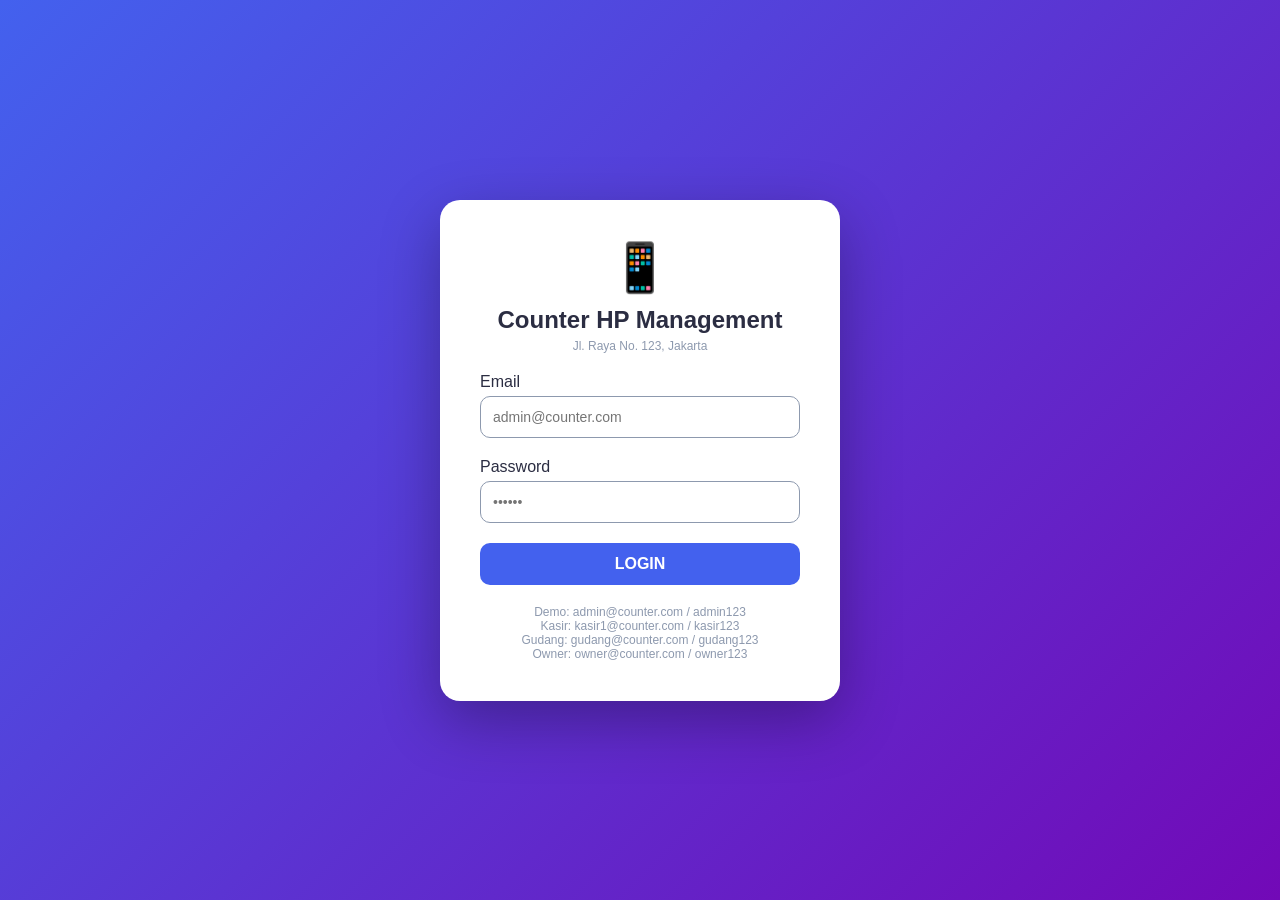
==== commit 680dc39d: "Update index.html" ====
--- a/index.html
+++ b/index.html
@@ -171,6 +171,7 @@
         .sidebar-header p {
             font-size: 12px;
             opacity: 0.7;
+            margin-top: 5px;
         }
 
         .sidebar-menu {
@@ -230,6 +231,14 @@
             background: var(--danger);
             padding: 8px 16px;
             width: auto;
+        }
+
+        .role-badge {
+            background: var(--primary);
+            padding: 4px 12px;
+            border-radius: 20px;
+            font-size: 12px;
+            font-weight: bold;
         }
 
         /* Cards */
@@ -354,13 +363,6 @@
         }
 
         /* Cart Styles */
-        .cart-container {
-            background: var(--white);
-            border-radius: 12px;
-            padding: 20px;
-            margin-top: 20px;
-        }
-
         .cart-item {
             display: flex;
             justify-content: space-between;
@@ -471,6 +473,32 @@
             color: white;
         }
 
+        /* Welcome Card */
+        .welcome-card {
+            background: linear-gradient(135deg, var(--primary), var(--secondary));
+            color: white;
+            padding: 30px;
+            border-radius: 16px;
+            margin-bottom: 20px;
+        }
+
+        .welcome-card h2 {
+            font-size: 28px;
+            margin-bottom: 10px;
+        }
+
+        .welcome-card p {
+            opacity: 0.9;
+        }
+
+        /* Quick Stats */
+        .quick-stats {
+            display: grid;
+            grid-template-columns: repeat(auto-fit, minmax(250px, 1fr));
+            gap: 20px;
+            margin-bottom: 20px;
+        }
+
         /* Responsive */
         @media (max-width: 768px) {
             .sidebar {
@@ -496,26 +524,6 @@
         .hidden {
             display: none;
         }
-
-        .loading-spinner {
-            display: inline-block;
-            width: 20px;
-            height: 20px;
-            border: 3px solid var(--light);
-            border-top: 3px solid var(--primary);
-            border-radius: 50%;
-            animation: spin 1s linear infinite;
-        }
-
-        @keyframes spin {
-            0% { transform: rotate(0deg); }
-            100% { transform: rotate(360deg); }
-        }
-
-        .text-danger { color: var(--danger); }
-        .text-success { color: var(--success); }
-        .text-warning { color: var(--warning); }
-        .text-primary { color: var(--primary); }
     </style>
 </head>
 <body>
@@ -537,7 +545,10 @@
                 <button type="submit">LOGIN</button>
             </form>
             <div style="margin-top: 20px; font-size: 12px; color: var(--gray);">
-                Demo: admin@counter.com / admin123
+                Demo: admin@counter.com / admin123<br>
+                Kasir: kasir1@counter.com / kasir123<br>
+                Gudang: gudang@counter.com / gudang123<br>
+                Owner: owner@counter.com / owner123
             </div>
         </div>
     </div>
@@ -549,51 +560,17 @@
                 <h3>📱 Counter HP</h3>
                 <p id="sidebarRole"></p>
             </div>
-            <ul class="sidebar-menu">
-                <li data-page="dashboard">
-                    <span>📊</span>
-                    <span>Dashboard</span>
-                </li>
-                <li data-page="penjualan">
-                    <span>💰</span>
-                    <span>Penjualan</span>
-                </li>
-                <li data-page="pembelian">
-                    <span>📦</span>
-                    <span>Pembelian</span>
-                </li>
-                <li data-page="barang">
-                    <span>📱</span>
-                    <span>Barang</span>
-                </li>
-                <li data-page="supplier">
-                    <span>🏭</span>
-                    <span>Supplier</span>
-                </li>
-                <li data-page="konsumen">
-                    <span>👥</span>
-                    <span>Konsumen</span>
-                </li>
-                <li data-page="laporan">
-                    <span>📄</span>
-                    <span>Laporan</span>
-                </li>
-                <li data-page="profil">
-                    <span>🏪</span>
-                    <span>Profil Toko</span>
-                </li>
-                <li data-page="logout">
-                    <span>🚪</span>
-                    <span>Logout</span>
-                </li>
+            <ul class="sidebar-menu" id="sidebarMenu">
+                <!-- Menu akan di-generate berdasarkan role -->
             </ul>
         </div>
 
         <div class="main-content">
             <div class="top-bar">
-                <div class="page-title" id="pageTitle">Dashboard</div>
+                <div class="page-title" id="pageTitle">Penjualan</div>
                 <div class="user-info">
                     <span id="userName"></span>
+                    <span class="role-badge" id="userRoleBadge"></span>
                     <button class="btn-logout" onclick="logout()">Logout</button>
                 </div>
             </div>
@@ -601,13 +578,11 @@
         </div>
     </div>
 
+    <script src="config.js"></script>
     <script>
-        // ==================== KONFIGURASI ====================
-        const BASE_URL = 'https://script.google.com/macros/s/AKfycbwYd-keZ4UidqbCUaDU5NGfMg3UgjJ0AZRoj4Ps0_P3qlhc2qHF_lk3jBm_jIRx9-nm/exec';
-        
         // ==================== GLOBAL VARIABLES ====================
         let currentUser = null;
-        let currentPage = 'dashboard';
+        let currentPage = 'penjualan';
         
         // Cart for transaction
         let cart = [];
@@ -651,7 +626,7 @@
             }
         }
 
-        async function loadConfig() {
+        async function loadConfigData() {
             const result = await callApi('konfigurasi', { operation: 'read' });
             if (result.success && result.data) {
                 return result.data;
@@ -660,9 +635,42 @@
         }
 
         async function updateLoginDisplay() {
-            const config = await loadConfig();
+            const config = await loadConfigData();
             document.getElementById('loginNamaToko').textContent = config.nama_toko || 'Counter HP Management';
             document.getElementById('loginAlamatToko').textContent = config.alamat || 'Jl. Raya No. 123, Jakarta';
+        }
+
+        // ==================== MENU GENERATION ====================
+        function generateSidebarMenu() {
+            const allowedMenus = ROLE_MENU[currentUser.role] || ROLE_MENU.kasir;
+            const menuContainer = document.getElementById('sidebarMenu');
+            
+            menuContainer.innerHTML = allowedMenus.map(menu => `
+                <li data-page="${menu}">
+                    <span>${MENU_NAMES[menu]?.icon || '📄'}</span>
+                    <span>${MENU_NAMES[menu]?.name || menu}</span>
+                </li>
+            `).join('');
+            
+            // Add logout at the bottom
+            menuContainer.innerHTML += `
+                <li data-page="logout" style="margin-top: 20px; border-top: 1px solid rgba(255,255,255,0.1);">
+                    <span>🚪</span>
+                    <span>Logout</span>
+                </li>
+            `;
+            
+            // Add event listeners
+            document.querySelectorAll('.sidebar-menu li').forEach(li => {
+                li.addEventListener('click', () => {
+                    const page = li.dataset.page;
+                    if (page === 'logout') {
+                        logout();
+                    } else if (page) {
+                        loadPage(page);
+                    }
+                });
+            });
         }
 
         // ==================== AUTHENTICATION ====================
@@ -685,11 +693,18 @@
                     nama: result.nama
                 };
                 localStorage.setItem('currentUser', JSON.stringify(currentUser));
+                
                 document.getElementById('loginPage').style.display = 'none';
                 document.getElementById('appContainer').classList.add('active');
-                document.getElementById('sidebarRole').textContent = result.role.toUpperCase();
-                document.getElementById('userName').textContent = result.nama;
-                loadPage('dashboard');
+                document.getElementById('sidebarRole').textContent = currentUser.role.toUpperCase();
+                document.getElementById('userName').textContent = currentUser.nama;
+                document.getElementById('userRoleBadge').textContent = currentUser.role.toUpperCase();
+                
+                generateSidebarMenu();
+                
+                // Load first allowed page
+                const firstPage = ROLE_MENU[currentUser.role][0];
+                loadPage(firstPage || 'penjualan');
                 showToast('Login berhasil! Selamat datang ' + result.nama);
             } else {
                 showToast(result.message, 'error');
@@ -704,7 +719,11 @@
                 document.getElementById('appContainer').classList.add('active');
                 document.getElementById('sidebarRole').textContent = currentUser.role.toUpperCase();
                 document.getElementById('userName').textContent = currentUser.nama;
-                loadPage('dashboard');
+                document.getElementById('userRoleBadge').textContent = currentUser.role.toUpperCase();
+                generateSidebarMenu();
+                
+                const firstPage = ROLE_MENU[currentUser.role][0];
+                loadPage(firstPage || 'penjualan');
             } else {
                 updateLoginDisplay();
             }
@@ -724,18 +743,9 @@
         // ==================== PAGE LOADER ====================
         function loadPage(page) {
             currentPage = page;
-            const titles = {
-                dashboard: '📊 Dashboard',
-                penjualan: '💰 Transaksi Penjualan',
-                pembelian: '📦 Transaksi Pembelian',
-                barang: '📱 Master Barang',
-                supplier: '🏭 Master Supplier',
-                konsumen: '👥 Master Konsumen',
-                laporan: '📄 Laporan',
-                profil: '🏪 Profil Toko'
-            };
-            document.getElementById('pageTitle').textContent = titles[page] || 'Dashboard';
-            
+            document.getElementById('pageTitle').textContent = PAGE_TITLES[page] || page;
+            
+            // Update active menu
             document.querySelectorAll('.sidebar-menu li').forEach(li => {
                 li.classList.remove('active');
                 if (li.dataset.page === page) {
@@ -743,10 +753,8 @@
                 }
             });
             
+            // Load page content
             switch(page) {
-                case 'dashboard':
-                    loadDashboard();
-                    break;
                 case 'penjualan':
                     loadPenjualan();
                     break;
@@ -769,79 +777,7 @@
                     loadProfil();
                     break;
                 default:
-                    loadDashboard();
-            }
-        }
-
-        // ==================== DASHBOARD ====================
-        async function loadDashboard() {
-            try {
-                const result = await callApi('dashboard-stats');
-                
-                if (result.success && result.data) {
-                    const data = result.data;
-                    const html = `
-                        <div class="stats-grid">
-                            <div class="stat-card">
-                                <h3>💰 Penjualan Hari Ini</h3>
-                                <div class="value">Rp ${formatNumber(data.penjualan_hari_ini)}</div>
-                            </div>
-                            <div class="stat-card">
-                                <h3>📦 Total Stok Barang</h3>
-                                <div class="value">${formatNumber(data.total_stok)}</div>
-                            </div>
-                            <div class="stat-card">
-                                <h3>👥 Total Konsumen</h3>
-                                <div class="value">${formatNumber(data.total_konsumen)}</div>
-                            </div>
-                            <div class="stat-card">
-                                <h3>🏭 Total Supplier</h3>
-                                <div class="value">${formatNumber(data.total_supplier)}</div>
-                            </div>
-                            <div class="stat-card">
-                                <h3>📈 Penjualan Bulan Ini</h3>
-                                <div class="value">Rp ${formatNumber(data.penjualan_bulan_ini)}</div>
-                            </div>
-                            <div class="stat-card">
-                                <h3>🔄 Transaksi Hari Ini</h3>
-                                <div class="value">${formatNumber(data.jumlah_transaksi_hari_ini)}</div>
-                            </div>
-                        </div>
-                        <div class="stat-card">
-                            <h3>🏆 Top 5 Konsumen (Poin Tertinggi)</h3>
-                            <div class="data-table">
-                                <table>
-                                    <thead>
-                                        <tr><th>Nama</th><th>Poin</th></tr>
-                                    </thead>
-                                    <tbody>
-                                        ${data.top_konsumen && data.top_konsumen.length > 0 ? 
-                                            data.top_konsumen.map(k => `<tr><td>${k.nama}</td><td>${formatNumber(k.poin)}</td></tr>`).join('') : 
-                                            '<tr><td colspan="2">Belum ada data</td></tr>'
-                                        }
-                                    </tbody>
-                                </table>
-                            </div>
-                        </div>
-                    `;
-                    document.getElementById('pageContent').innerHTML = html;
-                } else {
-                    document.getElementById('pageContent').innerHTML = `
-                        <div class="stat-card">
-                            <h3>⚠️ Gagal Memuat Dashboard</h3>
-                            <p>Error: ${result.message || 'Unknown error'}</p>
-                            <button onclick="loadDashboard()" class="btn-sm" style="width: auto; margin-top: 10px;">🔄 Coba Lagi</button>
-                        </div>
-                    `;
-                }
-            } catch (error) {
-                document.getElementById('pageContent').innerHTML = `
-                    <div class="stat-card">
-                        <h3>⚠️ Gagal Memuat Dashboard</h3>
-                        <p>Error: ${error.message}</p>
-                        <button onclick="loadDashboard()" class="btn-sm" style="width: auto; margin-top: 10px;">🔄 Coba Lagi</button>
-                    </div>
-                `;
+                    loadPenjualan();
             }
         }
 
@@ -1074,7 +1010,7 @@
             }
         }
 
-        // ==================== PEMBELIAN (RESTOCK) ====================
+        // ==================== PEMBELIAN (RESTOCK) - KHUSUS GUDANG ====================
         async function loadPembelian() {
             const barangResult = await callApi('barang', { operation: 'read' });
             const supplierResult = await callApi('supplier', { operation: 'read' });
@@ -1280,7 +1216,7 @@
                                     <td>Rp ${formatNumber(b.harga_jual)}</td>
                                     <td>${b.stok}</td>
                                     <td>
-                                        <button onclick="editBarang('${b.id}')" style="width: auto; padding: 5px 10px; margin-right:5px;" class="btn-sm">Edit</button>
+                                        <button onclick="editBarang('${b.id}')" class="btn-sm" style="width: auto; padding: 5px 10px; margin-right:5px;">Edit</button>
                                         <button onclick="deleteBarang('${b.id}')" class="btn-danger btn-sm" style="width: auto; padding: 5px 10px;">Hapus</button>
                                     </td>
                                 </tr>
@@ -1719,7 +1655,7 @@
                                             <td>${t.metode_pembayaran}</td>
                                         </tr>
                                     `).join('') : 
-                                    '<tr><td colspan="5">Tidak ada data</td></tr>'
+                                    '<tr><td colspan="5">Tidak ada数据</td></tr>'
                                 }
                             </tbody>
                         </table>
@@ -1773,7 +1709,7 @@
                                             <td><span style="background: ${t.status_pembayaran === 'lunas' ? '#28a745' : '#ffc107'}; padding: 2px 8px; border-radius: 12px; font-size: 11px; color: ${t.status_pembayaran === 'lunas' ? 'white' : '#333'};">${t.status_pembayaran}</span></td>
                                         </tr>
                                     `).join('') : 
-                                    '<tr><td colspan="5">Tidak ada data</td></tr>'
+                                    '<tr><td colspan="5">Tidak ada数据</td></tr>'
                                 }
                             </tbody>
                         </table>
@@ -1788,7 +1724,7 @@
 
         // ==================== PROFIL TOKO ====================
         async function loadProfil() {
-            const config = await loadConfig();
+            const config = await loadConfigData();
             const html = `
                 <div class="stat-card">
                     <h3>🏪 Profil Toko</h3>
@@ -1853,18 +1789,6 @@
 
         // ==================== INITIALIZATION ====================
         document.getElementById('loginForm').addEventListener('submit', handleLogin);
-        
-        document.querySelectorAll('.sidebar-menu li').forEach(li => {
-            li.addEventListener('click', () => {
-                const page = li.dataset.page;
-                if (page === 'logout') {
-                    logout();
-                } else if (page) {
-                    loadPage(page);
-                }
-            });
-        });
-        
         checkSession();
     </script>
 </body>
